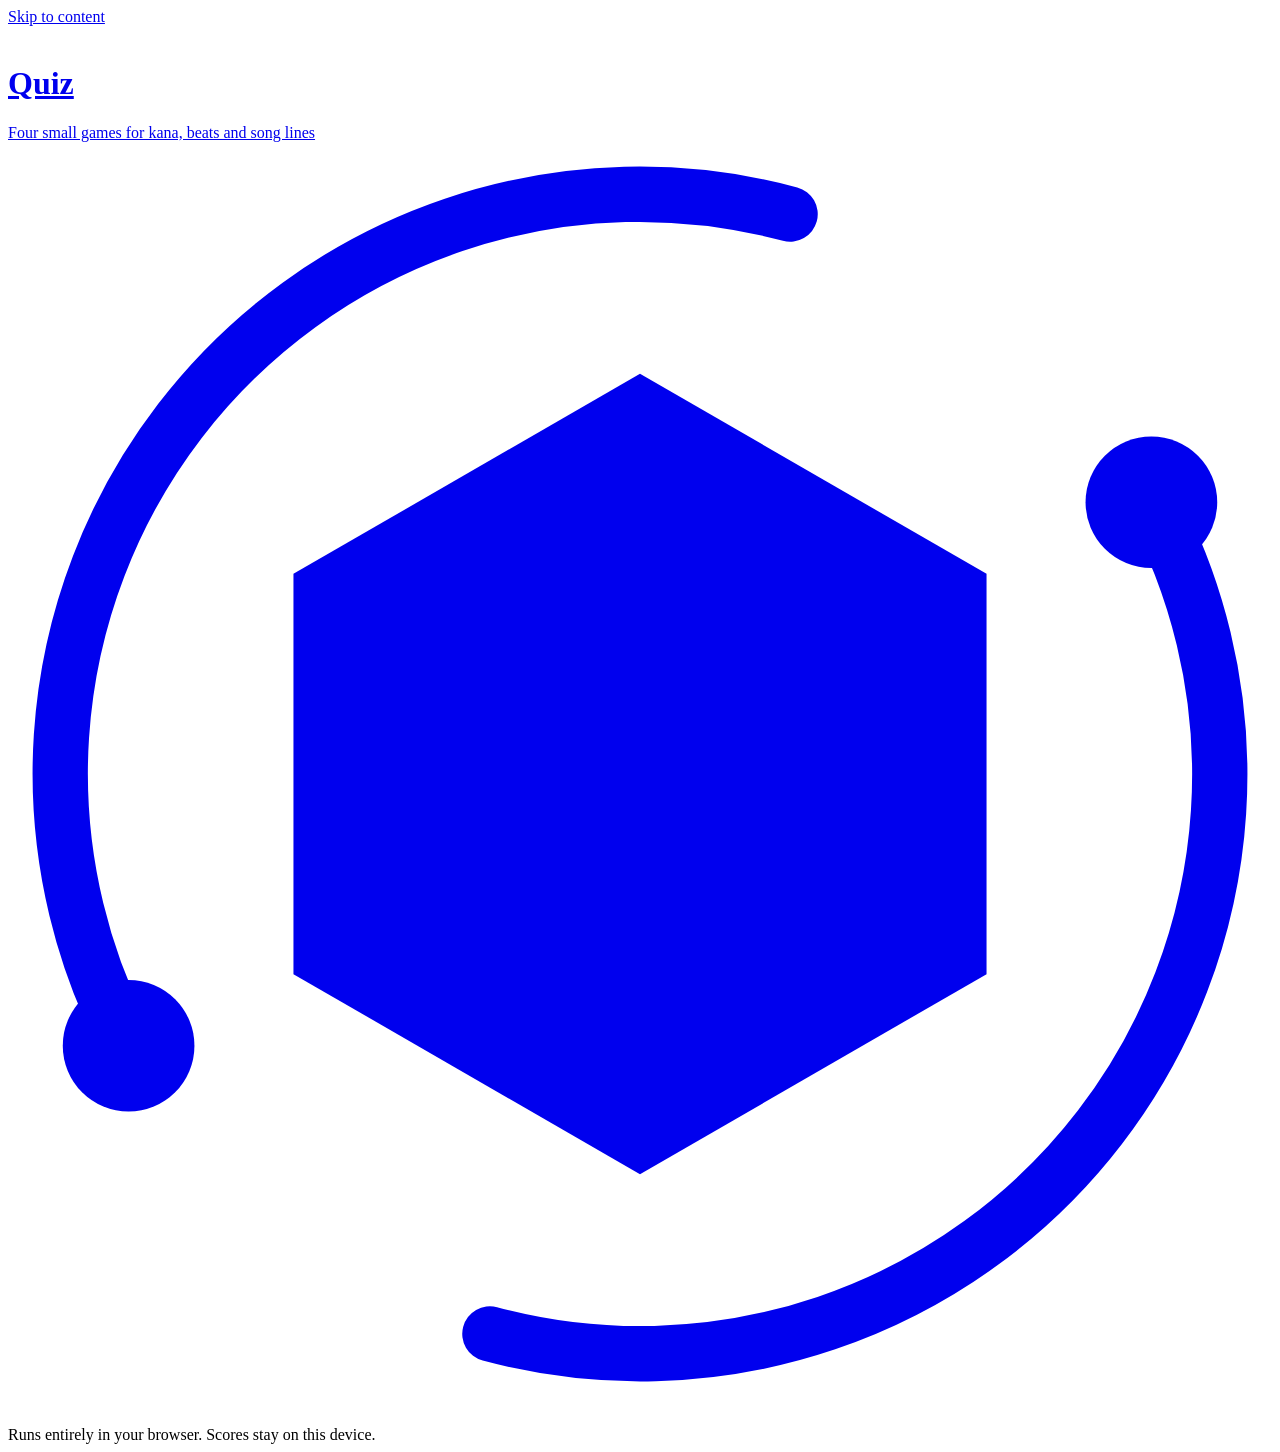
==== index.html @ 10d86147 "chore(ui): re-stamp the hub home-control icon, and take the header kit's mark-colour fix The stamped" ====
<!DOCTYPE html>
<html lang="en">
<head>
  <meta charset="UTF-8">
  <meta name="viewport" content="width=device-width, initial-scale=1.0">
  <link rel="icon" type="image/svg+xml" href="/favicon.svg">
  <link rel="icon" type="image/x-icon" href="/favicon.ico" sizes="16x16 32x32 48x48">
  <link rel="apple-touch-icon" sizes="180x180" href="/apple-touch-icon.png">
  <meta name="apple-mobile-web-app-title" content="Quiz">
  <link rel="manifest" href="/site.webmanifest">
  <meta name="neo-mark" content="on">
  <title>Quiz | Four small games for kana, beats and song lines</title>
  <meta name="description" content="Count the beats of a loanword, pick the sound of a kana, match pairs and put a song line back in order, in rounds short enough to finish on a train">
  <meta property="og:title" content="Quiz | Four small games for kana, beats and song lines">
  <meta property="og:description" content="Beats, sound, pairs and order: four small games, every wrong answer explained">
  <meta property="og:type" content="website">
  <meta property="og:url" content="https://quiz.neorgon.com/">
  <meta property="og:site_name" content="Neorgon">
  <meta name="twitter:card" content="summary_large_image">
  <meta name="twitter:title" content="Quiz | Four small games for kana, beats and song lines">
  <meta name="twitter:description" content="Beats, sound, pairs and order: four small games, every wrong answer explained">
  <meta name="robots" content="index, follow">
  <link rel="canonical" href="https://quiz.neorgon.com/">
  <meta property="og:locale" content="en_US">
  <meta name="theme-color" content="#040714">
  <!-- og:image is added when og-studio has rendered og-preview.jpg for this site (its entry there still reads CHANGE ME); a tag pointing at a missing file breaks every share card. -->
  <!-- Fleet design tokens: canonical, do not redeclare locally (PROJECTS.md section 5) -->
  <link rel="stylesheet" href="https://cdn.neorgon.org/v1.0.0/styles/base.css">
  <link rel="stylesheet" href="css/style.css">
  <!-- Neorgon Header Kit (vendored; ?header=live swaps CSS to CDN). Keep after style.css, the kit owns the header. -->
  <script>(function(){var m=location.search.match(/[?&]theme=([\w-]+)/)||document.cookie.match(/(?:^|;\s*)neo_theme=([\w-]+)/);if(m&&m[1]!=='default')document.documentElement.dataset.theme=decodeURIComponent(m[1]);})();</script>
  <link rel="stylesheet" href="css/neorgon-header.css">
  <link rel="stylesheet" href="css/neorgon-themes.css">
  <link rel="stylesheet" href="https://cdn.neorgon.org/v1.0.0/header/season.css">
  <script defer src="js/neorgon-header.js"></script>
  <!-- NeoKeys Kit (vendored). The ? sheet, the H chrome toggle and the WCAG 2.1.4
       remap panel. Registrations are in js/keys.js, not here; H is off in embed.
       See packages/neorgon-ui/keys/README.md. -->
  <script>try{if(/(?:^|;\s*)neo_chrome=off/.test(document.cookie))document.documentElement.dataset.chrome='off'}catch(e){}</script>
  <meta name="neo-chrome-toggle" content="on">
  <link rel="stylesheet" href="css/neorgon-keys.css">
  <!-- Neorgon Footer Kit (vendored). Pins the footer to the viewport floor on short
       pages and builds the meta bar + back-to-top. See packages/neorgon-ui/footer/README.md. -->
  <link rel="stylesheet" href="css/neorgon-footer.css">
  <script defer src="js/neorgon-footer.js"></script>
  <!-- Neorgon Beacon Kit (vendored). Bottom-left correction reporter: it
       carries page context to balise.neorgon.com in a URL fragment and the
       visitor writes there. No form on this page and no request from it. -->
  <meta name="beacon-site" content="quiz-site">
  <link rel="stylesheet" href="css/neorgon-beacon.css">
  <script defer src="js/neorgon-beacon.js"></script>
  <script type="application/ld+json">
  {
    "@context": "https://schema.org",
    "@type": "WebApplication",
    "name": "Quiz",
    "description": "Small games that teach one thing at a time: count the beats of a loanword, pick the sound of a kana, match two columns, put a song line back in order. Every wrong answer is explained. Runs in the browser; nothing is uploaded.",
    "url": "https://quiz.neorgon.com/",
    "applicationCategory": "EducationalApplication",
    "operatingSystem": "Any",
    "inLanguage": ["en", "es"],
    "offers": { "@type": "Offer", "price": "0", "priceCurrency": "USD" },
    "author": { "@type": "Organization", "name": "Neorgon", "url": "https://neorgon.com/" }
  }
  </script>
</head>
<body>

  <a class="skip-link" href="#main">Skip to content</a>

  <!-- Neorgon Header Kit contract. app mode: slim 56px, auto-hides on scroll,
       so the round keeps the phone's height. -->
  <header class="header-bar" data-header-mode="app">
    <div class="header-logo">
      <a href="./" class="header-title-link">
        <img src="https://cdn.neorgon.org/v1.0.0/energon-classic-logo.png" class="header-logo-img" alt="">
        <div class="header-title-wrap">
          <h1>Quiz</h1>
          <div class="header-subtitle" data-ui="header.subtitle">Four small games for kana, beats and song lines</div>
        </div>
      </a>
    </div>
    <div class="header-right">
      <a class="header-home" href="https://neorgon.com/" title="neorgon.com" aria-label="Neorgon home">
        <svg class="nh-hub-icon" viewBox="0 0 24 24" fill="none" xmlns="http://www.w3.org/2000/svg" aria-hidden="true">
          <path d="M12 4.4 18.58 8.2 18.58 15.8 12 19.6 5.42 15.8 5.42 8.2Z" fill="currentColor" stroke="none"/>
          <g class="nh-orbit">
            <path d="M2.47 17.50 A11.0 11.0 0 0 1 14.85 1.37" fill="none" stroke="currentColor" stroke-width="1.05" stroke-linecap="round"/>
            <path d="M21.53 6.50 A11.0 11.0 0 0 1 9.15 22.63" fill="none" stroke="currentColor" stroke-width="1.05" stroke-linecap="round"/>
            <circle cx="21.71" cy="6.84" r="1.25" fill="currentColor"/>
            <circle cx="2.29" cy="17.16" r="1.25" fill="currentColor"/>
          </g>
        </svg>
      </a>
    </div>
  </header>

  <!-- The surface. One column, no card around it: the page is the surface
       (DESIGN.md section 3). js/router.js paints the library, the round, the
       results or a named error into #quiz-root; the attribution renders only
       when the set's licence says screen: "required". -->
  <main id="main">
    <div class="q-surface">
      <div id="quiz-root"></div>
      <!-- The honesty line, CONTRACTS convention 2: shown once per screen when a
           Spanish reader was given English (a song name or gloss with es: null). -->
      <p class="q-lang-note" id="quiz-lang-note" data-ui="lang.fallback" hidden>Parts of this set have no Spanish yet and are shown in English.</p>
      <aside class="q-attrib" id="quiz-attrib" hidden></aside>
    </div>
    <p id="quiz-progress" class="sr-only" aria-live="polite" aria-atomic="true"></p>
    <p id="quiz-verdict" class="sr-only" role="alert" aria-live="assertive" aria-atomic="true"></p>
  </main>

  <!-- Neorgon Footer Kit contract. minimal: note + meta bar on one line. -->
  <footer class="neo-footer" data-footer-mode="minimal">
    <span data-ui="footer">Runs entirely in your browser. Scores stay on this device.</span>
  </footer>

  <script type="module" src="js/app.js"></script>
</body>
</html>
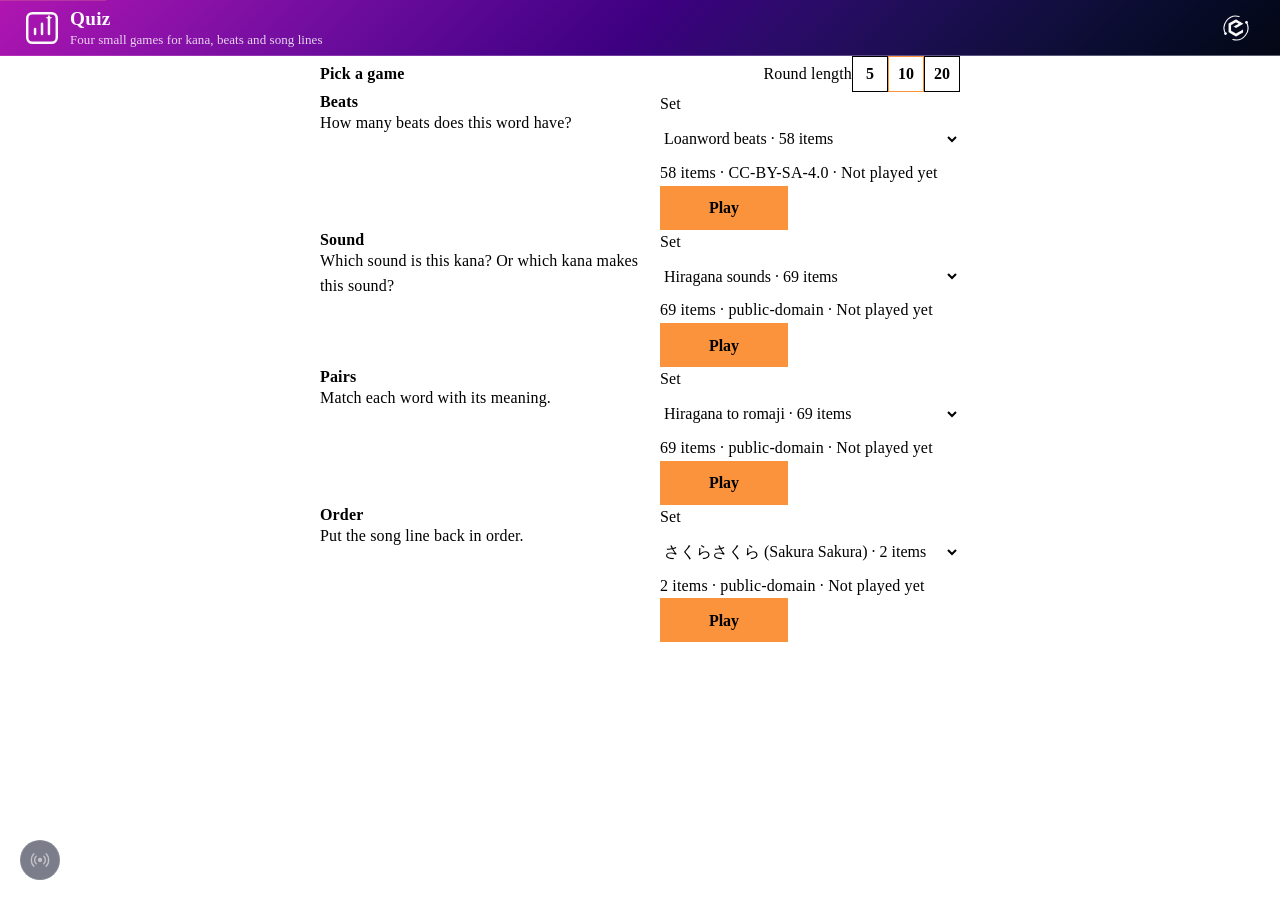
==== commit 124cff7e: "fix(seo): link the social preview image now that it exists" ====
--- a/index.html
+++ b/index.html
@@ -23,7 +23,9 @@
   <link rel="canonical" href="https://quiz.neorgon.com/">
   <meta property="og:locale" content="en_US">
   <meta name="theme-color" content="#040714">
-  <!-- og:image is added when og-studio has rendered og-preview.jpg for this site (its entry there still reads CHANGE ME); a tag pointing at a missing file breaks every share card. -->
+  <meta property="og:image" content="https://quiz.neorgon.com/og-preview.jpg">
+  <meta property="og:image:width" content="1200">
+  <meta property="og:image:height" content="630">
   <!-- Fleet design tokens: canonical, do not redeclare locally (PROJECTS.md section 5) -->
   <link rel="stylesheet" href="https://cdn.neorgon.org/v1.0.0/styles/base.css">
   <link rel="stylesheet" href="css/style.css">
--- a/css/style.css
+++ b/css/style.css
@@ -0,0 +1,239 @@
+/* ── Reset & tokens ─────────────────────────────────────────────
+ * Canonical tokens (colours, font, type scale, spacing, radii, durations) come
+ * from the CDN base.css linked in index.html. Only what base.css does not
+ * define is declared here, plus the two per-site knobs. This file styles the
+ * engine's own surfaces (library, round header, track, feedback panel,
+ * results, errors, embed bar); each game module in js/games/ installs the
+ * stylesheet for what it renders (qz- classes), so nothing here reaches into
+ * an option, a tile or a chip.
+ */
+*, *::before, *::after { margin: 0; padding: 0; box-sizing: border-box; }
+
+:root {
+  --accent: #fb923c;
+  --accent-bright: #fdba74;
+  --danger: #e11d48;
+  --ease-out: cubic-bezier(0.22, 1, 0.36, 1);
+  --control-height: 44px;
+  --control-height-sm: 36px;
+  --keycap: 28px;
+}
+
+[hidden] { display: none !important; }
+.sr-only { position: absolute; width: 1px; height: 1px; padding: 0; margin: -1px; overflow: hidden; clip: rect(0 0 0 0); white-space: nowrap; border: 0; }
+
+html { height: 100%; }
+body {
+  font-family: var(--font); background: var(--bg); color: var(--text-primary);
+  min-height: 100%; display: flex; flex-direction: column;
+  line-height: 1.55; letter-spacing: 0.01em; -webkit-font-smoothing: antialiased;
+}
+main#main { flex: 1; display: flex; flex-direction: column; width: 100%; min-height: 0; }
+
+/* ── The surface: one column, no card ──────────────────────────── */
+.q-surface {
+  width: 100%; max-width: 640px; margin: 0 auto; flex: 1;
+  padding: var(--space-6) var(--space-4) var(--space-8);
+  display: flex; flex-direction: column; gap: var(--space-6);
+}
+#quiz-root { display: flex; flex-direction: column; gap: var(--space-4); min-width: 0; }
+
+/* ── Buttons ───────────────────────────────────────────────────── */
+.btn {
+  display: inline-flex; align-items: center; justify-content: center; gap: var(--space-2);
+  min-height: var(--control-height); padding: 0 var(--space-4); border-radius: var(--radius-sm);
+  font: inherit; font-size: var(--text-sm); font-weight: 600; line-height: 1.2; text-decoration: none;
+  cursor: pointer; border: 1px solid transparent; background: transparent; color: var(--text-primary);
+  transition: background-color var(--dur), color var(--dur), border-color var(--dur), transform var(--dur-fast);
+  -webkit-tap-highlight-color: transparent;
+}
+.btn:disabled, .btn[aria-disabled="true"] { opacity: .45; cursor: not-allowed; pointer-events: none; }
+.btn:active { transform: translateY(1px); }
+.btn--sm { min-height: var(--control-height-sm); padding: 0 var(--space-3); font-size: var(--text-xs); }
+.btn--primary { background: var(--accent); color: var(--bg); }
+.btn--primary:hover { background: var(--accent-bright); }
+.btn--ghost { border-color: var(--border-strong); }
+.btn--ghost:hover { background: var(--surface-2); }
+.btn--ghost[aria-pressed="true"] { background: var(--surface-2); border-color: var(--accent); }
+:focus-visible { outline: 2px solid var(--accent-bright); outline-offset: 2px; }
+
+.skip-link {
+  position: absolute; top: 0; left: var(--space-4); z-index: 1000; padding: var(--space-2) var(--space-4);
+  background: var(--accent-bright); color: var(--bg); font-weight: 600; font-size: var(--text-sm);
+  border-radius: 0 0 var(--radius-sm) var(--radius-sm); text-decoration: none;
+  transform: translateY(-100%); transition: transform var(--dur) var(--ease-out);
+}
+.skip-link:focus { transform: none; }
+
+/* ── Embed mode ────────────────────────────────────────────────── */
+.q-embed-bar {
+  display: flex; align-items: center; justify-content: space-between; gap: var(--space-3);
+  padding: 6px var(--space-4); border-bottom: 1px solid var(--border); background: var(--surface-1);
+  font-size: var(--text-xs); color: var(--text-muted);
+}
+.q-embed-bar a { color: var(--accent-bright); text-decoration: none; white-space: nowrap; }
+.q-embed-bar a:hover { text-decoration: underline; }
+.q-embed-note { padding: var(--space-2) var(--space-4) 0; font-size: var(--text-xs); color: var(--text-muted); }
+body.is-embed .header-bar, body.is-embed .neo-footer, body.is-embed .neo-beacon, body.is-embed .skip-link { display: none; }
+body.is-embed .q-surface { padding: var(--space-4); }
+
+/* ── Library ───────────────────────────────────────────────────── */
+.q-library { display: flex; flex-direction: column; gap: var(--space-4); }
+.q-library__head { display: flex; flex-wrap: wrap; align-items: center; justify-content: space-between; gap: var(--space-3) var(--space-6); }
+.q-library__title { font-size: var(--text-2xl); font-weight: 600; line-height: 1.2; }
+.q-games { list-style: none; display: flex; flex-direction: column; }
+.q-game { display: grid; gap: var(--space-4); padding: var(--space-6) 0; border-top: 1px solid var(--border-subtle); }
+.q-game:last-child { border-bottom: 1px solid var(--border-subtle); }
+.q-game__info { display: flex; flex-direction: column; gap: var(--space-2); min-width: 0; }
+.q-game__name { font-size: var(--text-xl); font-weight: 600; line-height: 1.2; }
+.q-game__describe { color: var(--text-secondary); max-width: 44ch; }
+.q-game__controls { display: grid; gap: var(--space-3); align-content: start; }
+.q-field { display: grid; gap: var(--space-1); font-size: var(--text-sm); color: var(--text-secondary); }
+.q-select {
+  width: 100%; min-height: var(--control-height); padding: 0 var(--space-3);
+  font: inherit; font-size: var(--text-sm); color: var(--text-primary);
+  background: var(--surface-1); border: 1px solid var(--border-strong); border-radius: var(--radius-sm);
+}
+.q-select:disabled { opacity: .5; }
+.q-sizes { display: flex; align-items: center; gap: var(--space-2); }
+.q-sizes__label { font-size: var(--text-sm); color: var(--text-secondary); margin-right: var(--space-1); }
+.q-sizes .btn { min-width: var(--control-height-sm); padding-inline: var(--space-2); font-variant-numeric: tabular-nums; }
+.q-game__meta { font-size: var(--text-sm); color: var(--text-muted); font-variant-numeric: tabular-nums; }
+.q-game__play { justify-self: start; min-width: 128px; }
+@media (min-width: 940px) {
+  .q-game { grid-template-columns: minmax(0, 1fr) 300px; gap: var(--space-8); }
+}
+
+/* ── Skeleton, while a set fetches ─────────────────────────────── */
+@keyframes shimmer { to { background-position: -200% 0; } }
+.skeleton {
+  background: linear-gradient(90deg, var(--surface-1) 25%, var(--surface-2) 50%, var(--surface-1) 75%);
+  background-size: 200% 100%; animation: shimmer 1.5s ease-in-out infinite; border-radius: var(--radius);
+}
+.q-skeleton { display: flex; flex-direction: column; gap: var(--space-3); }
+.q-skeleton__head { display: flex; justify-content: space-between; gap: var(--space-4); }
+.q-skeleton__head .skeleton { height: 16px; width: 28%; border-radius: var(--radius-sm); }
+.q-skeleton__prompt { height: 72px; width: 56%; margin: var(--space-4) auto var(--space-6); }
+.q-skeleton__row { height: var(--control-height); }
+
+/* ── Round header, track, streak, quit ─────────────────────────── */
+.q-round-head {
+  display: grid; grid-template-columns: 1fr auto 1fr; align-items: center; gap: var(--space-3);
+  font-size: var(--text-sm); font-weight: 500; color: var(--text-secondary);
+}
+.q-round-head__progress { font-variant-numeric: tabular-nums; }
+.q-round-head__streak { display: flex; justify-content: flex-end; min-height: 20px; }
+.q-streak { display: inline-flex; align-items: center; gap: var(--space-2); color: var(--accent-bright); font-variant-numeric: tabular-nums; }
+.q-streak__ring { display: inline-block; width: 8px; height: 8px; border-radius: 50%; background: var(--accent); }
+.q-streak__ring.is-pulse { animation: q-pulse 200ms var(--ease-out); }
+@keyframes q-pulse { 50% { transform: scale(1.15); } }
+.q-track-slot { margin-top: calc(-1 * var(--space-2)); }
+.q-track { display: flex; gap: 2px; height: 4px; }
+.q-track__seg { flex: 1; background: var(--surface-2); border-radius: 2px; transition: background-color var(--dur); }
+.q-track__seg.is-hit { background: var(--accent); }
+.q-track__seg.is-miss { background: var(--danger); opacity: .6; }
+.q-track--replay .q-track__seg.is-hit, .q-track--replay .q-track__seg.is-miss {
+  animation: q-fade 200ms var(--ease-out) both; animation-delay: calc(var(--i, 0) * 40ms);
+}
+.q-quit {
+  display: flex; flex-wrap: wrap; align-items: center; justify-content: space-between; gap: var(--space-3);
+  padding: var(--space-3) var(--space-4); border: 1px solid var(--border); border-radius: var(--radius); background: var(--surface-1);
+}
+.q-quit__title { font-weight: 500; }
+.q-quit__actions { display: flex; gap: var(--space-2); }
+
+/* ── The item host: the game renders into it ───────────────────── */
+.q-host { display: flex; flex-direction: column; gap: var(--space-6); margin-top: var(--space-2); transition: opacity 150ms var(--ease-out); }
+.q-host.is-leaving { opacity: 0; }
+.q-host.is-entering { animation: q-rise 200ms var(--ease-out) both; }
+@keyframes q-fade { from { opacity: 0; } }
+
+/* ── Keycaps: a separate box beside the option, never text in it ── */
+.q-keycap {
+  display: inline-grid; place-items: center; width: var(--keycap); height: var(--keycap);
+  font-size: var(--text-xs); font-weight: 600; font-variant-numeric: tabular-nums; color: var(--text-secondary);
+  background: var(--surface-2); border: 1px solid var(--border-strong); border-radius: var(--radius-sm);
+}
+.q-keycap--wide { width: auto; padding: 0 var(--space-2); }
+.q-keycap-wrap { display: inline-flex; }
+
+/* ── The feedback panel ────────────────────────────────────────── */
+.q-feedback {
+  display: flex; flex-direction: column; gap: var(--space-4); padding: var(--space-4) var(--space-6);
+  background: var(--surface-1); border: 1px solid var(--border); border-radius: var(--radius-lg);
+  animation: q-rise 200ms var(--ease-out) both;
+}
+@keyframes q-rise { from { opacity: 0; transform: translateY(8px); } }
+.q-feedback__title { font-size: var(--text-xl); font-weight: 600; }
+/* Programmatic focus lands on these headings; the ring hugs the words, not the column. */
+.q-feedback__title, .q-results__title, .q-error__title { width: fit-content; }
+.q-miss { display: flex; flex-direction: column; gap: var(--space-3); }
+.q-miss + .q-miss { padding-top: var(--space-4); border-top: 1px solid var(--border-subtle); }
+.q-miss__what { color: var(--text-secondary); }
+.q-miss__expected { font-size: var(--text-lg); font-weight: 600; color: var(--text-primary); }
+/* Kana-only answers break only at the spaces between pieces, never inside one. */
+.q-miss__expected, .q-miss-list__expected, .q-miss-list__prompt { word-break: keep-all; line-break: strict; overflow-wrap: anywhere; }
+.q-miss__why { display: flex; flex-direction: column; gap: var(--space-3); max-width: 65ch; }
+.q-feedback__continue { align-self: flex-start; }
+
+/* ── Results ───────────────────────────────────────────────────── */
+.q-results { display: flex; flex-direction: column; gap: var(--space-3); }
+.q-results__title { font-size: var(--text-2xl); font-weight: 600; line-height: 1.2; }
+.q-results__score { font-size: var(--text-xl); font-weight: 500; }
+.q-results__meta { font-size: var(--text-sm); color: var(--text-secondary); font-variant-numeric: tabular-nums; }
+.q-results .q-track { margin: var(--space-2) 0 var(--space-4); }
+.q-results__misses { margin-top: var(--space-2); font-size: var(--text-xs); font-weight: 600; text-transform: uppercase; letter-spacing: .08em; color: var(--text-muted); }
+.q-miss-list { list-style: none; display: flex; flex-direction: column; }
+.q-miss-list__row {
+  display: grid; grid-template-columns: minmax(0, 1fr) auto; gap: var(--space-1) var(--space-4); align-items: baseline;
+  padding: var(--space-3) 0; border-top: 1px solid var(--border-subtle);
+}
+.q-miss-list__row:last-child { border-bottom: 1px solid var(--border-subtle); }
+.q-miss-list__prompt { font-size: var(--text-lg); font-weight: 500; }
+.q-miss-list__expected { font-weight: 600; color: var(--accent-bright); font-variant-numeric: tabular-nums; }
+.q-miss-list__why { grid-column: 1 / -1; font-size: var(--text-sm); color: var(--text-secondary); max-width: 65ch; }
+.q-results__actions { display: flex; flex-wrap: wrap; gap: var(--space-3); margin-top: var(--space-4); }
+
+/* ── Named errors, never a blank ───────────────────────────────── */
+.q-error { display: flex; flex-direction: column; align-items: flex-start; gap: var(--space-3); padding: var(--space-6) 0; }
+.q-error__title { font-size: var(--text-xl); font-weight: 600; }
+.q-error__message { max-width: 65ch; }
+.q-error__detail {
+  font-family: ui-monospace, SFMono-Regular, Menlo, monospace; font-size: var(--text-sm); color: var(--text-muted);
+  max-width: 65ch; overflow-wrap: anywhere;
+}
+
+/* ── The honesty line, once per screen ─────────────────────────── */
+.q-lang-note { font-size: var(--text-sm); color: var(--text-secondary); }
+
+/* ── Attribution, when the licence says screen: "required" ─────── */
+.q-attrib { border-top: 1px solid var(--border-subtle); padding-top: var(--space-4); color: var(--text-muted); font-size: var(--text-xs); line-height: 1.6; max-width: 80ch; }
+.q-attrib a { color: var(--text-secondary); }
+.q-attrib__line { display: flex; align-items: center; gap: var(--space-3); min-height: var(--control-height-sm); cursor: pointer; list-style: none; }
+.q-attrib__line::-webkit-details-marker { display: none; }
+.q-attrib__first { flex: 1; min-width: 0; overflow: hidden; text-overflow: ellipsis; white-space: nowrap; }
+.q-attrib__more { flex: none; color: var(--text-secondary); text-decoration: underline; text-underline-offset: 2px; }
+.q-attrib__details[open] .q-attrib__first { white-space: normal; }
+.q-attrib__body { padding-top: var(--space-2); }
+
+/* ── Reduced motion: every entry becomes a 100ms opacity change ── */
+@media (prefers-reduced-motion: reduce) {
+  .q-host { transition: opacity 100ms linear; }
+  .q-host.is-entering, .q-feedback, .q-track--replay .q-track__seg.is-hit, .q-track--replay .q-track__seg.is-miss {
+    animation: q-fade 100ms linear both; animation-delay: 0ms;
+  }
+  .q-streak__ring.is-pulse, .skeleton { animation: none; }
+  .btn, .q-track__seg { transition-duration: 100ms; }
+}
+
+/* ── Responsive ────────────────────────────────────────────────── */
+@media (max-width: 480px) {
+  .q-surface { padding: var(--space-4) var(--space-3); }
+  :root { --keycap: 24px; --tile: 56px; }
+  .q-feedback { padding: var(--space-4); }
+  /* One thumb free: the panel's one action spans the column. */
+  .q-feedback__continue { align-self: stretch; }
+  .q-sizes { width: 100%; }
+  /* A miss row stacks: the prompt line, then the expected under it, then the why. */
+  .q-miss-list__row { grid-template-columns: minmax(0, 1fr); }
+}
--- a/css/neorgon-header.css
+++ b/css/neorgon-header.css
@@ -0,0 +1,938 @@
+/* ══════════════════════════════════════════════════════════════
+   Neorgon Header Kit — header.css
+   Canonical source: packages/neorgon-ui/header/
+   Vendored per site as css/neorgon-header.css — do not edit copies.
+   Live CDN: https://cdn.neorgon.org/v1.0.0/header/header.css
+   ══════════════════════════════════════════════════════════════ */
+
+:root {
+  /* Geometry */
+  --header-h: 68px;
+  --header-h-app: 56px;
+  --header-control-h: 40px; /* every header control (buttons, ⋯, palette, home) shares this height */
+  /* Logo height. A token, not a literal, so a site can make the mark carry more
+     weight without forking the kit. Default 36px = the historical value, so
+     nothing changes for a site that never sets it. The bar is 68px with no
+     vertical padding, so ~52px is the practical ceiling before the mark starts
+     to look wedged against the edges. */
+  --header-logo-h: 36px;
+  --header-logo-h-mobile: 28px;
+
+  /* Palette — themes override these (see themes.css) */
+  --header-bg-start: #B015B0;
+  --header-bg-mid: #3D0080;
+  --header-bg-end: #040714;
+  /* Kept here for anything that references the composed gradient, but the
+     authoritative copy is re-declared on .header-bar below — see the note
+     there before changing either. */
+  --header-bg: linear-gradient(in oklch 135deg, var(--header-bg-start) 0%, var(--header-bg-mid) 50%, var(--header-bg-end) 100%);
+  --header-glass: rgba(0, 9, 18, .35);
+  --header-text: #f9f9f9;
+  --header-text-dim: rgba(255, 255, 255, .72);
+  --header-border: rgba(255, 255, 255, .07);
+  --header-border-strong: rgba(255, 255, 255, .22);
+  --header-accent: #e879f9;
+  --header-menu-bg: #10142a;
+  --header-menu-hover: rgba(255, 255, 255, .08);
+
+  /* Focus ring — near-white with a whisper of the brand hue so it never
+     reads as a stray browser default. 5.77:1 (bright end) to 17.98:1
+     (dark end) against the bar, 16.54:1 on the menu. Themes may override. */
+  --header-focus: oklch(0.97 0.02 320);
+  --header-focus-w: 2px;
+
+  /* Icon sizing. Two tokens: a filled glyph reads heavier than a stroked
+     one in the same box, so the solid home icon is set smaller to match
+     optically. */
+  --header-icon: 22px;        /* stroked glyphs (palette) */
+  --header-icon-solid: 20px;  /* filled glyphs (home) */
+
+  /* ease-out-quart: fast start, long settle, no overshoot. */
+  --header-ease: cubic-bezier(.22, 1, .36, 1);
+  --header-ease-in: cubic-bezier(.55, 0, 1, .45);
+}
+
+/* Colour judgements about the DEFAULT gradient specifically. Scoped to
+   html:not([data-theme]) because themes.css sets these per theme at the
+   same specificity as :root — a :root override here would silently
+   overwrite all five palettes. Every consumer below pairs them with a
+   var() fallback to the theme's own token. */
+html:not([data-theme]) {
+  /* --header-border-strong (.22) measures 1.91-1.95:1 on the bar, below
+     the 3:1 WCAG 1.4.11 needs for a control boundary. .42 gives 3.73-4.02:1. */
+  --header-control-border: rgba(255, 255, 255, .42);
+
+  /* --header-bg-end (#040714) is identical to the standard page
+     background, so a flat hairline measures 1.14:1 on the right half.
+     The bar's luminance swings 43x left-to-right, so the edge ramps too. */
+  --header-edge-from: rgba(255, 255, 255, .10);
+  --header-edge-to: rgba(255, 255, 255, .34);
+
+  /* .72 measures 4.14:1 at the start of the subtitle span — below AA.
+     Split from the icon colour, which only needs 3:1 as non-text. */
+  --header-text-dim: rgba(255, 255, 255, .82);
+  --header-icon-color: rgba(255, 255, 255, .78);
+}
+
+/* ══════════════════════════════════════════════════════════════
+   SKINS — site-level identity, opt-in per site
+   ────────────────────────────────────────────────────────────
+   A skin replaces the default magenta gradient for ONE site whose
+   own palette clashes with it. Set it in the site's markup:
+
+     <header class="header-bar" data-header-mode="content"
+             data-header-skin="brass">
+
+   This is NOT the theme system. Precedence, by design:
+
+     visitor choice (?theme= / cookie)  >  season (CDN)  >  skin  >  kit default
+
+   A site that should sit out every season keeps its skin with
+   `<html lang="en" data-season="off">` — see season.css. That declines
+   the fleet's decoration only; a visitor's ?theme= still wins.
+
+   Named skins below are the reusable ones. For a one-off palette no
+   other site would share, use `data-header-skin="custom"` and declare
+   the tokens in the site's own CSS — contract at the end of this block.
+
+   Two cascade facts make that ordering work, and both are easy to
+   get wrong:
+
+   1. A declaration ON .header-bar beats a value INHERITED from
+      <html>, whatever the specificity. Visitor themes declare on
+      <html>, so every skin is scoped `html:not([data-theme])` —
+      the moment a visitor picks a theme, all skins stop matching.
+   2. Season rules in season.css carry a matching
+      `[data-header-skin]` selector one step more specific than the
+      skin rules below, so an armed season still flips skinned
+      sites. Do not raise the specificity here without raising it
+      there too, or skinned sites will silently sit out the season.
+
+   Each skin re-tunes the edge ramp and control border for its own
+   surface — those defaults are calibrated to the magenta gradient
+   and are wrong on a black bar.
+   ══════════════════════════════════════════════════════════════ */
+
+/* ink — near-black neutral. The default choice for a site whose
+   palette the magenta gradient fights. */
+html:not([data-theme]) .header-bar[data-header-skin="ink"] {
+  --header-bg-start: #14161c;
+  --header-bg-mid: #0b0d12;
+  --header-bg-end: #050609;
+  --header-glass: rgba(10, 12, 16, .55);
+  --header-accent: #cbd5e1;
+  --header-text: #f4f4f5;
+  --header-text-dim: rgba(255, 255, 255, .78);
+  --header-icon-color: rgba(255, 255, 255, .74);
+  --header-border: rgba(255, 255, 255, .09);
+  --header-border-strong: rgba(255, 255, 255, .24);
+  --header-control-border: rgba(255, 255, 255, .44);
+  --header-menu-bg: #14161c;
+  --header-menu-hover: rgba(255, 255, 255, .09);
+  /* A near-black bar sits close to the page in luminance at BOTH ends,
+     so the edge has to be brighter than the gradient's ramp. */
+  --header-edge-from: rgba(255, 255, 255, .26);
+  --header-edge-to: rgba(255, 255, 255, .26);
+}
+
+/* carbon — flat true black, no gradient. The most restrained option;
+   the hairline does all the separating. */
+html:not([data-theme]) .header-bar[data-header-skin="carbon"] {
+  --header-bg-start: #08080a;
+  --header-bg-mid: #08080a;
+  --header-bg-end: #08080a;
+  --header-glass: rgba(0, 0, 0, .6);
+  --header-accent: #e5e5e5;
+  --header-text: #fafafa;
+  --header-text-dim: rgba(255, 255, 255, .76);
+  --header-icon-color: rgba(255, 255, 255, .72);
+  --header-border: rgba(255, 255, 255, .12);
+  --header-border-strong: rgba(255, 255, 255, .26);
+  --header-control-border: rgba(255, 255, 255, .46);
+  --header-menu-bg: #101012;
+  --header-menu-hover: rgba(255, 255, 255, .1);
+  --header-edge-from: rgba(255, 255, 255, .3);
+  --header-edge-to: rgba(255, 255, 255, .3);
+}
+
+/* brass — warm dark, tuned to incident-runbook's #b8935f / #d8b280
+   accents and its #040714 page background. */
+html:not([data-theme]) .header-bar[data-header-skin="brass"] {
+  --header-bg-start: #2a2114;
+  --header-bg-mid: #16120c;
+  --header-bg-end: #040714;
+  --header-glass: rgba(22, 18, 12, .5);
+  --header-accent: #d8b280;
+  --header-text: #f7f3ea;
+  --header-text-dim: rgba(247, 243, 234, .8);
+  --header-icon-color: rgba(216, 178, 128, .86);
+  --header-border: rgba(216, 178, 128, .2);
+  --header-border-strong: rgba(216, 178, 128, .38);
+  --header-control-border: rgba(216, 178, 128, .55);
+  --header-menu-bg: #17130d;
+  --header-menu-hover: rgba(216, 178, 128, .14);
+  --header-edge-from: rgba(216, 178, 128, .22);
+  --header-edge-to: rgba(216, 178, 128, .34);
+}
+
+/* slate — cool blue-grey. Neutral without going fully black. */
+html:not([data-theme]) .header-bar[data-header-skin="slate"] {
+  --header-bg-start: #33415a;
+  --header-bg-mid: #1e293b;
+  --header-bg-end: #0b1120;
+  --header-glass: rgba(15, 23, 42, .5);
+  --header-accent: #7dd3fc;
+  --header-text: #f1f5f9;
+  --header-text-dim: rgba(241, 245, 249, .8);
+  --header-icon-color: rgba(226, 232, 240, .78);
+  --header-border: rgba(148, 163, 184, .2);
+  --header-border-strong: rgba(148, 163, 184, .36);
+  --header-control-border: rgba(203, 213, 225, .5);
+  --header-menu-bg: #16202f;
+  --header-menu-hover: rgba(148, 163, 184, .16);
+  --header-edge-from: rgba(148, 163, 184, .18);
+  --header-edge-to: rgba(148, 163, 184, .34);
+}
+
+/* aurora — deep teal into cyan. For data/monitoring surfaces. */
+html:not([data-theme]) .header-bar[data-header-skin="aurora"] {
+  --header-bg-start: #0e7490;
+  --header-bg-mid: #0a3d4d;
+  --header-bg-end: #040714;
+  --header-glass: rgba(8, 51, 68, .5);
+  --header-accent: #67e8f9;
+  --header-text: #ecfeff;
+  --header-text-dim: rgba(236, 254, 255, .82);
+  --header-icon-color: rgba(165, 243, 252, .82);
+  --header-border: rgba(103, 232, 249, .2);
+  --header-border-strong: rgba(103, 232, 249, .36);
+  --header-control-border: rgba(165, 243, 252, .5);
+  --header-menu-bg: #07222c;
+  --header-menu-hover: rgba(103, 232, 249, .14);
+  --header-edge-from: rgba(103, 232, 249, .2);
+  --header-edge-to: rgba(103, 232, 249, .32);
+}
+
+/* ember — warm amber into rust. For alert/ops surfaces that want
+   warmth without reading as the danger theme. */
+html:not([data-theme]) .header-bar[data-header-skin="ember"] {
+  --header-bg-start: #9a3412;
+  --header-bg-mid: #4a1608;
+  --header-bg-end: #040714;
+  --header-glass: rgba(74, 22, 8, .5);
+  --header-accent: #fbbf24;
+  --header-text: #fff7ed;
+  --header-text-dim: rgba(255, 247, 237, .82);
+  --header-icon-color: rgba(253, 230, 138, .84);
+  --header-border: rgba(251, 191, 36, .2);
+  --header-border-strong: rgba(251, 191, 36, .36);
+  --header-control-border: rgba(253, 230, 138, .5);
+  --header-menu-bg: #23120a;
+  --header-menu-hover: rgba(251, 191, 36, .14);
+  --header-edge-from: rgba(251, 191, 36, .2);
+  --header-edge-to: rgba(251, 191, 36, .32);
+}
+
+/* jade — clinical emerald. Tuned to headpain-site's #059669 / #10b981
+   accents on its #040714 page. For calm medical/health surfaces where
+   both the magenta default and ember's warning-warmth read wrong. */
+html:not([data-theme]) .header-bar[data-header-skin="jade"] {
+  --header-bg-start: #065f46;
+  --header-bg-mid: #043b2c;
+  --header-bg-end: #040714;
+  --header-glass: rgba(4, 59, 44, .5);
+  --header-accent: #6ee7b7;
+  --header-text: #ecfdf5;
+  --header-text-dim: rgba(236, 253, 245, .82);
+  --header-icon-color: rgba(167, 243, 208, .84);
+  --header-border: rgba(110, 231, 183, .2);
+  --header-border-strong: rgba(110, 231, 183, .36);
+  --header-control-border: rgba(167, 243, 208, .5);
+  --header-menu-bg: #08251c;
+  --header-menu-hover: rgba(110, 231, 183, .14);
+  --header-edge-from: rgba(110, 231, 183, .2);
+  --header-edge-to: rgba(110, 231, 183, .32);
+}
+
+/* ── custom — a site-authored skin ────────────────────────────────
+   For a one-off palette that no named skin fits and that no other
+   site would reuse. The kit deliberately ships NO tokens for this
+   value: the site supplies them, and the kit stays out of the way.
+
+     <header class="header-bar" data-header-skin="custom">
+
+   In the site's own css/style.css, copy this selector EXACTLY — the
+   scoping and the specificity are the whole contract:
+
+     html:not([data-theme]) .header-bar[data-header-skin="custom"] {
+       --header-bg-start: …;  --header-bg-mid: …;  --header-bg-end: …;
+       --header-accent: …;    --header-text: …;    --header-text-dim: …;
+       --header-icon-color: …; --header-border: …; --header-border-strong: …;
+       --header-control-border: …; --header-menu-bg: …; --header-menu-hover: …;
+       --header-edge-from: …; --header-edge-to: …;
+     }
+
+   Why that exact selector, and nothing shorter:
+     · `html:not([data-theme])` makes the skin collapse the instant a
+       visitor picks a theme. Drop it and the site ignores ?theme=.
+     · `[data-header-skin="custom"]` puts it at (0,3,1) — above the
+       kit default, below an armed season's (0,4,2) skin variant. A
+       bare `.header-bar { --header-bg-start: … }` is only (0,1,0)
+       and the kit's own defaults would beat it.
+   Set only the three gradient stops if that is all that clashes; the
+   bar re-composes --header-bg from them (see .header-bar below).
+   Only the three stops + accent are usually enough — but re-tune the
+   edge ramp too if the bar is much darker or lighter than the default
+   magenta, which those values are calibrated against. */
+
+/* ── Bar ─────────────────────────────────────────────────────── */
+.header-bar {
+  position: sticky;
+  top: 0;
+  z-index: var(--z-sticky-header, 200);
+  display: flex;
+  align-items: center;
+  gap: var(--space-3, 12px);
+  height: var(--header-h);
+  padding: 0 var(--space-6, 24px);
+  /* Re-composed HERE, not only at :root. A custom property's var()
+     references resolve on the element where that property is declared, so a
+     --header-bg built at :root bakes in :root's start/mid/end and ignores any
+     override made further down the tree. Declaring it on .header-bar means
+     skins (and any site override on the bar) only need to set the three
+     stops. Themes still work: they set the stops on <html>, which inherits
+     down to here before this resolves. */
+  --header-bg: linear-gradient(in oklch 135deg, var(--header-bg-start) 0%, var(--header-bg-mid) 50%, var(--header-bg-end) 100%);
+  background: var(--header-bg);
+  border-bottom: 1px solid var(--header-border);
+  color: var(--header-text);
+  --header-h-cur: var(--header-h);
+}
+
+/* Bottom edge as a ramp, not a flat hairline (see --header-edge-*).
+   Degrades to the theme's flat --header-border where unsupported or
+   where a theme defines no ramp of its own. */
+html:not([data-theme]) .header-bar {
+  border-image: linear-gradient(
+    to right,
+    var(--header-edge-from, rgba(255, 255, 255, .10)),
+    var(--header-edge-to, rgba(255, 255, 255, .34))
+  ) 1;
+}
+/* Hub is a floating glass plate, not a band welded to the page — the
+   ramp would read as a seam. */
+html:not([data-theme]) .header-bar[data-header-mode="hub"] {
+  border-image: none;
+  border-bottom-color: var(--header-border);
+}
+
+/* Mode: hub — transparent cozy glass, no gradient */
+.header-bar[data-header-mode="hub"] {
+  background: var(--header-glass);
+  backdrop-filter: blur(12px);
+  -webkit-backdrop-filter: blur(12px);
+}
+
+/* Mode: app — slim, auto-hides on scroll down (JS toggles .header-hidden) */
+.header-bar[data-header-mode="app"] {
+  height: var(--header-h-app);
+  --header-h-cur: var(--header-h-app);
+}
+
+/* Auto-hide. `app` mode has it by definition; every other mode opts in with
+   data-header-autohide="on" and keeps its own height and background. */
+.header-bar[data-header-mode="app"],
+.header-bar[data-header-autohide="on"] {
+  transition: transform .26s var(--header-ease, ease);
+}
+/* Leaving accelerates away; returning decelerates in. Same budget. */
+.header-bar[data-header-mode="app"].header-hidden,
+.header-bar[data-header-autohide="on"].header-hidden {
+  transform: translateY(-100%);
+  transition-duration: .2s;
+  transition-timing-function: var(--header-ease-in, ease);
+}
+/* Keyboard focus entering a hidden bar reveals it: focus must never sit
+   on an off-screen control (WCAG 2.4.7, and 2.2's 2.4.11). header.js
+   drops the class on focusin so the next scroll decision agrees with
+   what is painted; this rule covers the frame in between. */
+.header-bar.header-hidden:focus-within { transform: none; }
+
+/* ── Logo block ──────────────────────────────────────────────── */
+.header-logo {
+  display: flex;
+  align-items: center;
+  gap: 10px;
+  flex-shrink: 0;
+  min-width: 0;
+}
+.header-logo-img {
+  height: var(--header-logo-h, 36px);
+  width: auto;
+  flex-shrink: 0;
+  display: block;
+  transition: transform .28s var(--header-ease, ease);
+}
+/* The raster fallback still needs forcing white; the injected vector must not
+   be filtered, because it already inherits the header's own text colour and
+   inverting it would undo exactly the thing it was swapped in to fix. */
+img.header-logo-img { filter: brightness(0) invert(1); }
+svg.header-logo-mark { color: var(--header-text); fill: currentColor; width: auto; }
+/* A site that ships its own mark gets it as a mask over currentColor, so the
+   glyph follows the header's text colour exactly as the inline svg does. An
+   <img> could not: it paints its own pixels and ignores the cascade. */
+.header-logo-own {
+  /* Width tracks height rather than restating the token: .header-logo-img
+     already sets height, and it drops to --header-logo-h-mobile under 700px.
+     Pinning width to the desktop value gave a 36x28 box on a phone. */
+  aspect-ratio: 1;
+  width: auto;
+  /* Declared, not inherited. `background: currentColor` resolves against
+     whatever the ancestor set, and the logo is always inside an <a>: on a site
+     whose logo anchor carries no class, that ancestor is an unstyled link and
+     currentColor is the UA's #0000EE. The mark then paints link-blue, silently,
+     because nothing in the page is wrong enough to throw. Every fleet site
+     happens to wrap the logo in .header-title-link (which the kit gives
+     color: inherit), so this only surfaced when ops-console adopted the kit
+     with a bare <a>. Stating the colour here makes the mask independent of the
+     markup around it, which is the contract the rest of the kit already keeps. */
+  color: var(--header-text);
+  background: currentColor;
+  /* The image itself is set inline by header.js, derived from the manifest
+     link, because a fleet site is served at its domain root and a kit showcase
+     is not. Only the parts that do not vary live here. */
+  -webkit-mask-position: center; mask-position: center;
+  -webkit-mask-size: contain;    mask-size: contain;
+  -webkit-mask-repeat: no-repeat; mask-repeat: no-repeat;
+}
+.header-logo-img:hover,
+.header-title-link:hover .header-logo-img { transform: scale(1.06) rotate(-4deg); }
+
+/* min-height also fixes a target-size failure: at <=700px the subtitle is
+   hidden and this link collapses to 22px, under the 24px WCAG 2.5.8
+   minimum. The parent centres it, so it grows symmetrically — no shift. */
+.header-title-link {
+  text-decoration: none;
+  color: inherit;
+  min-width: 0;
+  display: flex;
+  flex-direction: column;
+  justify-content: center;
+  min-height: var(--header-control-h);
+}
+/* Current contract: mark + name are ONE anchor to the site's own home
+   (the img rides inside .header-title-link with alt=""), so the link's
+   accessible name is the title text and the logo stops being a second,
+   differently-behaved link. Scoped with :has() so the retired two-anchor
+   markup keeps rendering unchanged wherever it still exists. */
+.header-title-link:has(> .header-logo-img, > picture) {
+  flex-direction: row;
+  align-items: center;
+  gap: 10px;
+}
+.header-title-wrap {
+  display: flex;
+  flex-direction: column;
+  justify-content: center;
+  min-width: 0;
+}
+/* The one visible cue that the name is a control: the title warms to the
+   accent on hover. Kept subtle; the cursor and the logo tilt do the rest. */
+.header-logo h1 { transition: color .2s var(--header-ease, ease); }
+.header-title-link:hover h1 { color: var(--header-accent); }
+/* rem, not em: a shared component must not rescale because a site set its
+   own body font-size. 1.2rem == 19.2px == today's rendered size.
+
+   `margin: 0` for the same reason, and it is load-bearing: the UA gives h1
+   `.67em 0`, which at this size is 12.86px above and below. The kit never
+   reset it, so the title block came out 67px inside app mode's fixed 56px
+   bar — the title rode high and the subtitle hung out of the header into the
+   page. It looked fine on most sites only because they link the CDN
+   `styles/base.css`, whose `*` reset zeroed it for us; the sites that don't
+   (headpain, autopilot, references-api in app mode) showed the real geometry. */
+.header-logo h1 {
+  margin: 0;
+  font-size: 1.2rem;
+  font-weight: 600;
+  line-height: 1.2;
+  letter-spacing: .015em;
+  color: var(--header-text);
+  white-space: nowrap;
+}
+/* All four sides declared, so a site that authors the subtitle as a <p>
+   rather than a <div> does not reintroduce the same UA margin. */
+.header-subtitle {
+  font-size: .8125rem;
+  line-height: 1.25;
+  color: var(--header-text-dim);
+  font-weight: 500;
+  margin: 2px 0 0;
+  letter-spacing: .005em;
+  white-space: nowrap;
+}
+
+/* Epigraph: the animating half of a bilingual subtitle. The glyph churn is
+   decoration, so it is aria-hidden and .neo-epi-sr carries the real sentence
+   for assistive tech. Both live inside .header-subtitle, which keeps the
+   existing nowrap and mobile-hide behaviour unchanged. */
+.neo-epi { font-variant-ligatures: none; }
+.neo-epi-sr {
+  position: absolute;
+  width: 1px; height: 1px;
+  margin: -1px; padding: 0; border: 0;
+  overflow: hidden;
+  clip-path: inset(50%);
+  white-space: nowrap;
+}
+
+/* ── Right cluster: actions + theme toggle + home ────────────── */
+.header-right {
+  margin-left: auto;
+  display: flex;
+  align-items: center;
+  gap: var(--space-2, 8px);
+  min-width: 0;
+}
+
+.header-actions {
+  display: flex;
+  align-items: center;
+  gap: var(--space-2, 8px);
+  position: relative; /* overflow .header-menu anchors here */
+  min-width: 0;
+}
+.header-actions .btn,
+.header-actions .nav-link {
+  white-space: nowrap;
+  flex-shrink: 0;
+}
+/* Uniform control row: direct action children match the icon buttons'
+   height so Share / ⋯ / palette / home read as one correlative strip.
+   (Direct-child only — items moved into the ⋯ menu keep menu styling.) */
+.header-actions > .btn,
+.header-actions > .nav-link,
+.header-actions > button,
+.header-actions > a {
+  height: var(--header-control-h);
+  min-height: 0; /* neutralize site-level control minimums (e.g. --control-height) */
+  box-sizing: border-box;
+  display: inline-flex;
+  align-items: center;
+}
+
+/* Same guarantee one level down, for the kit's own grouping idiom.
+   header.js already knows .header-btn-group as a unit that travels into the ⋯
+   menu whole; the geometry rule above did not, so a grouped button kept its
+   own height and the row went ragged — pathfinder shipped 37px Fit/Clear
+   buttons flanked by 40px icon controls. Scoped to a group still sitting in
+   the bar: once the ⋯ menu adopts it the selector stops matching and menu
+   styling takes over, which is the same boundary the direct-child rule draws.
+   Deliberately NOT `> div > *` — battlecard's .bc-menu-wrap holds dropdown
+   items that are not bar controls and must not be stretched to 40px. */
+.header-actions > .header-btn-group > .btn,
+.header-actions > .header-btn-group > .nav-link,
+.header-actions > .header-btn-group > button,
+.header-actions > .header-btn-group > a {
+  height: var(--header-control-h);
+  min-height: 0;
+  box-sizing: border-box;
+  display: inline-flex;
+  align-items: center;
+}
+
+/* Appearance fallback for action buttons.
+   The kit enforces geometry on .header-actions children but never styled
+   them, so a site that uses the canonical .btn / .nav-link classes without
+   defining them renders a raw browser button inside the header
+   (incident-runbook hit exactly this). Wrapped in :where() so the whole
+   rule has ZERO specificity — every site's own .btn/.nav-link styling
+   still wins, and this only shows through where nothing else applies. */
+:where(.header-actions) > :where(.btn, .nav-link, button, a) {
+  padding: 0 12px;
+  border: 1px solid var(--header-border-strong);
+  border-radius: 6px;
+  background: transparent;
+  color: var(--header-text);
+  font: inherit;
+  font-size: .875rem;
+  font-weight: 500;
+  line-height: 1;
+  text-decoration: none;
+  cursor: pointer;
+  transition: background .2s var(--header-ease, ease),
+              border-color .2s var(--header-ease, ease);
+}
+:where(.header-actions) > :where(.btn, .nav-link, button, a):hover {
+  background: var(--header-menu-hover);
+  border-color: var(--header-control-border, var(--header-border-strong));
+}
+
+/* An icon-only control has no label to pad around, and the fallback above
+   assumes there is one. Its 12px side padding lands inside a border-box
+   control the site already sized square, leaving 40 - 24 - 2 = 14px of
+   content — and an SVG is a flex item that will shrink into it. neorgon-site's
+   GitHub mark rendered 14x26 and hiring-pack's 10x24 before this rule.
+
+   Specificity note, because it is not what the :where() wrapper suggests:
+   :has() is NOT zero-specificity — it takes the specificity of its most
+   specific argument, so `svg:only-child` puts this selector at (0,1,1), the
+   same weight as the `.header-actions > a` geometry rule above and ABOVE a
+   site's single-class `.header-link { width: 36px }`. That is deliberate and
+   matches the contract: the uniform control row is kit-owned, and a site that
+   truly needs different geometry sets --header-control-h rather than
+   restyling the control. hiring-pack declared 36px and now renders 40px. */
+:where(.header-actions) > :where(.btn, .nav-link, button, a):has(> svg:only-child) {
+  padding: 0;
+  width: var(--header-control-h);
+  justify-content: center;
+}
+
+/* …and the fallback's border does not belong on one either. .header-home is
+   an unboxed glyph, so a site that styles neither ends up with a boxed icon
+   sitting next to an unboxed one in the same row (hiring-pack shipped exactly
+   that pair). Geometry above is kit-owned at (0,1,1); appearance is not — the
+   extra :where() flattens this to zero specificity, so pathfinder and
+   cartograph, whose icon buttons are deliberately boxed to match the text
+   buttons beside them, keep their border on a single class. */
+:where(.header-actions > :where(.btn, .nav-link, button, a):has(> svg:only-child)),
+:where(.header-actions > :where(.btn, .nav-link, button, a):has(> svg:only-child)):hover {
+  border-color: transparent;
+}
+
+/* Belt and braces for the same failure: whatever padding a site declares, an
+   icon inside a header control is never the thing that gives way. Carries real
+   specificity on purpose — a squeezed icon is always a bug, never a choice. */
+.header-actions > .btn > svg,
+.header-actions > .nav-link > svg,
+.header-actions > button > svg,
+.header-actions > a > svg {
+  flex: none;
+}
+
+/* ── Theme toggle ────────────────────────────────────────────── */
+.header-theme { position: relative; display: flex; }
+.header-theme-toggle {
+  display: inline-flex;
+  align-items: center;
+  justify-content: center;
+  width: var(--header-control-h);
+  height: var(--header-control-h);
+  padding: 0;
+  border: 1px solid var(--header-control-border, var(--header-border-strong));
+  border-radius: 6px;
+  background: transparent;
+  color: var(--header-icon-color, var(--header-text-dim));
+  cursor: pointer;
+  transition: color .2s, border-color .2s, background .2s;
+}
+.header-theme-toggle:hover,
+.header-theme-toggle[aria-expanded="true"] {
+  color: var(--header-text);
+  border-color: var(--header-border-strong);
+  background: var(--header-menu-hover);
+}
+.header-theme-toggle svg {
+  width: var(--header-icon, 22px);
+  height: var(--header-icon, 22px);
+  display: block;
+}
+[data-theme]:not([data-theme=""]) .header-theme-toggle { color: var(--header-accent); }
+
+/* ── Home icon ───────────────────────────────────────────────── */
+.header-home {
+  display: flex;
+  align-items: center;
+  justify-content: center;
+  width: var(--header-control-h);
+  height: var(--header-control-h);
+  box-sizing: border-box;
+  padding: 0;
+  border-radius: 6px;
+  /* Full strength, not --header-icon-color. The dim was meant as hierarchy and
+     did not read as one: .header-source carries no colour rule at all, so it
+     inherits the header's own #f9f9f9, and the home control sitting beside it
+     at 78% looked like a misconfiguration rather than a decision. The other
+     user of that token is the bordered theme toggle, which has a border to
+     carry its own weight; this one does not. */
+  color: var(--header-text);
+  text-decoration: none;
+  flex-shrink: 0;
+  transition: color .18s var(--header-ease, ease),
+              background .18s var(--header-ease, ease);
+}
+/* --header-accent is the pink on the default palette and the skin's own accent
+   everywhere else, so the highlight stays on-brand without hardcoding magenta
+   into a control that ships to seven skins. */
+.header-home:hover,
+.header-home:focus-visible { color: var(--header-accent); background: var(--header-menu-hover); }
+.header-home svg {
+  width: var(--header-icon-solid, 20px);
+  height: var(--header-icon-solid, 20px);
+  display: block;
+}
+
+/* ── Hub glyph: the Energon mark at the centre of a galaxy ───────
+   .header-home is the one header link to neorgon.com, tooltip
+   "neorgon.com". The page stamps a placeholder SVG (markup contract
+   in the README) and upgradeHome() replaces it on init with the mark
+   at scale(0.72) inside a <g class="nh-orbit"> of two arcs and two
+   dots. Idle the whole thing is still; on hover or keyboard focus the
+   orbit group turns as one rigid body while the mark stays upright,
+   because a rotating letterform is unreadable.
+   Stroked glyph, so it sizes with --header-icon, not the solid token. */
+.header-home svg.nh-hub-icon {
+  /* Deliberately larger than --header-icon: the galaxy's arms occupy the outer
+     ring, so at 22px the MARK fell to 14px against 18px for the neighbouring
+     control. 26px puts it back at 18px, measured, while the arms still land
+     inside the 40px box. */
+  width: var(--header-hub-icon, 26px);
+  height: var(--header-hub-icon, 26px);
+}
+.header-home .nh-orbit {
+  transform-origin: 12px 12px; /* viewBox centre, for the legacy planet markup */
+}
+.header-home:hover .nh-orbit,
+.header-home:focus-visible .nh-orbit {
+  animation: nh-orbit-lap 1.4s linear infinite;
+}
+@keyframes nh-orbit-lap { to { transform: rotate(360deg); } }
+
+/* The galaxy turns as one rigid body on hover, so a plain rotate does it.
+   This replaced an offset-path satellite on an inclined ellipse: that needed a
+   front/back pair kept in sync and a semi-major axis capped so the dot did not
+   clip the viewBox, and none of it is needed once the arms sit outside the
+   mark instead of crossing it. */
+
+/* ── Overflow toggle (⋯) — injected by header.js ─────────────── */
+.header-overflow { position: relative; display: flex; }
+.header-overflow[hidden] { display: none; }
+.header-overflow-toggle {
+  display: inline-flex;
+  align-items: center;
+  justify-content: center;
+  min-width: var(--header-control-h);
+  height: var(--header-control-h);
+  box-sizing: border-box;
+  padding: 0 10px;
+  border: 1px solid var(--header-control-border, var(--header-border-strong));
+  border-radius: 6px;
+  background: transparent;
+  color: var(--header-text);
+  font-size: 1rem;
+  font-weight: 700;
+  letter-spacing: 1px;
+  cursor: pointer;
+  transition: background .2s;
+}
+.header-overflow-toggle:hover,
+.header-overflow-toggle[aria-expanded="true"] { background: var(--header-menu-hover); }
+
+/* Shared press feedback — these three controls are kit-owned, so the kit
+   owns their states (sites style their own .btn). */
+.header-overflow-toggle:active,
+.header-theme-toggle:active,
+.header-home:active {
+  background: var(--header-menu-hover);
+  transform: translateY(.5px);
+}
+
+/* ── Dropdown menu (overflow + theme + Export▾ groups) ─────────
+   Rules: parent gets position:relative; one open at a time; Esc /
+   outside click closes; arrow keys navigate (all handled by header.js) */
+.header-menu {
+  position: absolute;
+  /* Anchored to the BAR's bottom edge, not the button's. A 40px control
+     centred in a 68px bar put the old panel 10.5px inside the bar. */
+  top: calc(100% + (var(--header-h-cur, 68px) - var(--header-control-h)) / 2 + 8px);
+  right: 0;
+  min-width: 180px;
+  max-height: min(60vh, 320px);
+  overflow-y: auto;
+  margin: 0;
+  padding: 6px;
+  list-style: none;
+  background: var(--header-menu-bg);
+  border: 1px solid var(--header-border-strong);
+  border-radius: 12px;
+  /* Contact / mid / ambient + inner top highlight, so the panel lands
+     instead of floating. */
+  box-shadow:
+    0 1px 2px rgba(0, 0, 0, .45),
+    0 8px 16px -6px rgba(0, 0, 0, .5),
+    0 24px 48px -16px rgba(0, 0, 0, .65),
+    inset 0 1px 0 rgba(255, 255, 255, .06);
+  transform-origin: top right;
+  display: none;
+  z-index: 1;
+}
+.header-menu.open {
+  display: block;
+  animation: neo-menu-in .14s var(--header-ease, ease) both;
+}
+@keyframes neo-menu-in {
+  from { opacity: 0; transform: translateY(-6px) scale(.98); }
+  to   { opacity: 1; transform: none; }
+}
+
+.header-menu .btn,
+.header-menu .nav-link,
+.header-menu button,
+.header-menu a {
+  display: flex;
+  align-items: center;
+  /* text-align does nothing to a flex item; without this the site's own
+     .btn { justify-content: center } wins and every row centres itself. */
+  justify-content: flex-start;
+  gap: 10px;
+  width: 100%;
+  min-height: 44px;
+  padding: 0 12px;
+  border: none;
+  border-radius: 8px;
+  background: none;
+  color: var(--header-text);
+  font: inherit;
+  font-size: .875rem;
+  font-weight: 500;
+  text-align: left;
+  text-decoration: none;
+  white-space: nowrap;
+  cursor: pointer;
+}
+.header-menu .btn:hover,
+.header-menu .nav-link:hover,
+.header-menu button:hover,
+.header-menu a:hover {
+  background: var(--header-menu-hover);
+}
+
+/* ── Focus visibility ─────────────────────────────────────────
+   Every focusable header control gets a real ring. outline costs no
+   layout and creates no stacking context, so app-mode transform is
+   unaffected. Longhand lists (no :is()) for universal support. */
+.header-logo a:focus-visible,
+.header-title-link:focus-visible,
+.header-actions > a:focus-visible,
+.header-actions > button:focus-visible,
+.header-actions > .btn:focus-visible,
+.header-actions > .nav-link:focus-visible,
+.header-overflow-toggle:focus-visible,
+.header-theme-toggle:focus-visible,
+.header-home:focus-visible {
+  outline: var(--header-focus-w) solid var(--header-focus);
+  outline-offset: 2px;
+}
+/* Drawn inside the item so it never collides with the menu's padding or
+   scroll edge. Covers menuitemradio/checkbox, which the old rule missed. */
+.header-menu .btn:focus-visible,
+.header-menu .nav-link:focus-visible,
+.header-menu button:focus-visible,
+.header-menu a:focus-visible,
+.header-menu [role="menuitem"]:focus-visible,
+.header-menu [role="menuitemradio"]:focus-visible,
+.header-menu [role="menuitemcheckbox"]:focus-visible {
+  outline: var(--header-focus-w) solid var(--header-focus);
+  outline-offset: -2px;
+  background: var(--header-menu-hover);
+}
+.header-menu .badge,
+.header-menu [data-badge] { margin-left: auto; }
+
+/* Grouped controls (.header-btn-group divs / navs) moved into the ⋯ menu
+   render as stacked rows; group chrome (borders, padding, flex) is stripped. */
+.header-menu > div,
+.header-menu > nav {
+  display: block;
+  border: none;
+  margin: 0;
+  padding: 0;
+}
+.header-menu > div + div,
+.header-menu > nav + nav {
+  border-top: 1px solid var(--header-border);
+  margin-top: 4px;
+  padding-top: 4px;
+}
+.header-menu > div button,
+.header-menu > div a,
+.header-menu > nav button,
+.header-menu > nav a {
+  width: 100%;
+  margin: 0;
+}
+
+/* Theme menu specifics */
+.header-theme-menu .theme-swatch {
+  width: 14px;
+  height: 14px;
+  border-radius: 50%;
+  flex-shrink: 0;
+  border: 1px solid rgba(255, 255, 255, .25);
+}
+.header-theme-menu [aria-checked="true"]::after {
+  content: "✓";
+  margin-left: auto;
+  color: var(--header-accent);
+}
+
+/* ── Mobile (≤700px): shrink, hide subtitle, JS moves non-kept
+   action buttons into the ⋯ overflow menu ────────────────────── */
+@media (max-width: 700px) {
+  :root {
+    --header-control-h: 36px;
+    --header-icon: 20px;
+    --header-icon-solid: 18px;
+  }
+  .header-bar { padding: 0 var(--space-4, 16px); gap: var(--space-2, 8px); }
+  .header-subtitle { display: none; }
+  .header-logo h1 { font-size: 1rem; }
+  .header-logo-img { height: var(--header-logo-h-mobile, 28px); }
+  .header-right { gap: 6px; }
+  /* A 180px panel pinned to the right of a 375px viewport wastes width. */
+  .header-menu {
+    min-width: min(260px, calc(100vw - 32px));
+    max-width: calc(100vw - 32px);
+  }
+}
+
+/* ── Reduced motion ──────────────────────────────────────────── */
+@media (prefers-reduced-motion: reduce) {
+  .header-bar[data-header-mode="app"],
+  .header-bar[data-header-mode="app"].header-hidden,
+  .header-bar[data-header-autohide="on"],
+  .header-bar[data-header-autohide="on"].header-hidden { transition: none; }
+  .header-logo-img { transition: none; }
+  .header-logo-img:hover,
+  .header-title-link:hover .header-logo-img { transform: none; }
+  .header-home:hover .nh-orbit,
+  .header-home:focus-visible .nh-orbit { animation: none; }
+  .header-menu.open { animation: none; }
+  .header-overflow-toggle:active,
+  .header-theme-toggle:active,
+  .header-home:active { transform: none; }
+}
+
+/* ── Forced colors (Windows High Contrast) ────────────────────
+   The bar's hierarchy is carried entirely by translucent whites, which
+   all collapse to one system colour. Give the structural edges system
+   tokens so the header doesn't become one undifferentiated block. */
+@media (forced-colors: active) {
+  .header-bar {
+    border-image: none;
+    border-bottom: 1px solid CanvasText;
+  }
+  .header-overflow-toggle,
+  .header-theme-toggle { border-color: ButtonBorder; }
+  .header-menu { border: 1px solid CanvasText; }
+  .header-logo a:focus-visible,
+  .header-title-link:focus-visible,
+  .header-actions > a:focus-visible,
+  .header-actions > button:focus-visible,
+  .header-actions > .btn:focus-visible,
+  .header-actions > .nav-link:focus-visible,
+  .header-overflow-toggle:focus-visible,
+  .header-theme-toggle:focus-visible,
+  .header-home:focus-visible,
+  .header-menu button:focus-visible,
+  .header-menu a:focus-visible { outline-color: Highlight; }
+}
--- a/css/neorgon-themes.css
+++ b/css/neorgon-themes.css
@@ -0,0 +1,359 @@
+/* ══════════════════════════════════════════════════════════════
+   Neorgon Header Kit — themes.css
+   Theme = token overrides + a contained decorative layer, applied
+   via <html data-theme="…">. Themes are HEADER-SCOPED on purpose:
+   page backgrounds and effects stay site-owned. To add a theme:
+   one block here + one entry in the THEMES array in header.js.
+   ══════════════════════════════════════════════════════════════ */
+
+/* default — magenta nebula. No block needed; :root defaults in
+   header.css ARE the default theme. Attribute is removed when
+   default is active. */
+
+
+/* ══ FX ENGINE ═════════════════════════════════════════════════
+   Every decorated theme paints into .header-bar::before / ::after.
+   Four rules make that safe, and they are load-bearing:
+
+   1. NEVER overflow:hidden on .header-bar. The ⋯ overflow menu and
+      the auth panel are absolutely-positioned descendants that hang
+      BELOW the bar; clipping would eat them. Instead the layer is
+      an inset:0 box and the effect is its *background* — a
+      background paints only inside its own box, so it is
+      self-bounding with no clipping required.
+   2. z-index:-1 puts the layer above the bar's own background but
+      below every in-flow child (logo, actions, home). Per CSS
+      painting order, negative-z children draw at step 2, in-flow
+      content at steps 3-6. Text stays crisp, hit targets untouched.
+   3. isolation:isolate guarantees .header-bar is the stacking
+      context that -1 resolves against (it already is one via
+      position:sticky + z-index, so this is a belt-and-braces no-op).
+   4. Animate background-position / opacity ONLY. A transform on the
+      layer would move the box itself and escape the unclipped bar.
+      Loops are seamless because every travel distance is an integer
+      multiple of its tile size.
+
+   Layers are inert to a11y: empty content, pointer-events:none, no
+   text, no emoji — nothing for a screen reader to announce.
+   ═════════════════════════════════════════════════════════════ */
+
+[data-theme] .header-bar { isolation: isolate; }
+
+[data-theme] .header-bar::before,
+[data-theme] .header-bar::after {
+  content: "";
+  position: absolute;
+  inset: 0;
+  z-index: -1;
+  pointer-events: none;
+}
+
+
+/* ── CHRISTMAS — layered snowfall, a tree in the gutter, hearth glow ── */
+[data-theme="christmas"] {
+  --header-bg-start: #7f1d1d;
+  --header-bg-mid: #14532d;
+  --header-bg-end: #052e16;
+  --header-glass: rgba(5, 46, 22, .45);
+  --header-accent: #fbbf24;
+  --header-border: rgba(251, 191, 36, .25);
+  --header-border-strong: rgba(251, 191, 36, .45);
+  --header-text: #fefce8;
+  --header-text-dim: rgba(254, 252, 232, .65);
+  --header-menu-bg: #14210f;
+  --header-menu-hover: rgba(251, 191, 36, .12);
+
+  /* One irregular 6-flake tile, reused at three scales. Scaling the
+     tile scales the flakes, so size + speed carry the parallax. */
+  --neo-flakes: url("data:image/svg+xml,%3Csvg xmlns='http://www.w3.org/2000/svg' viewBox='0 0 120 120'%3E%3Cg fill='%23fff'%3E%3Ccircle cx='17' cy='11' r='1.7'/%3E%3Ccircle cx='64' cy='29' r='1.1' opacity='.6'/%3E%3Ccircle cx='98' cy='58' r='1.5' opacity='.85'/%3E%3Ccircle cx='33' cy='76' r='1' opacity='.5'/%3E%3Ccircle cx='79' cy='101' r='1.9'/%3E%3Ccircle cx='8' cy='47' r='.9' opacity='.45'/%3E%3C/g%3E%3C/svg%3E");
+  --neo-tree: url("data:image/svg+xml,%3Csvg xmlns='http://www.w3.org/2000/svg' viewBox='0 0 26 30'%3E%3Crect x='11' y='24' width='4' height='6' fill='%23713f12'/%3E%3Cpath d='M13 3 6 14h14zM13 10 3 22h20zM13 17 1 29h24z' fill='%2316a34a'/%3E%3Ccircle cx='13' cy='2.6' r='2.2' fill='%23fbbf24'/%3E%3Ccircle cx='9' cy='19' r='1' fill='%23fca5a5'/%3E%3Ccircle cx='17' cy='25' r='1' fill='%23fde68a'/%3E%3C/svg%3E");
+}
+[data-theme="christmas"] .header-bar::before {
+  background-image: var(--neo-flakes), var(--neo-flakes), var(--neo-flakes);
+  background-size: 210px 210px, 132px 132px, 84px 84px;
+  background-position: 0 0, 0 0, 0 0;
+  animation: neo-snow 14s linear infinite;
+}
+[data-theme="christmas"] .header-bar::after {
+  background-image: var(--neo-tree),
+    radial-gradient(170px 80px at 5% 112%, rgba(251, 191, 36, .26), transparent 72%);
+  background-size: 20px 23px, 100% 100%;
+  background-position: 2px 100%, 0 0;
+  background-repeat: no-repeat;
+  animation: neo-glow 4.5s ease-in-out infinite alternate;
+}
+
+
+/* ── NEW YEAR — rising sparks under a volley of bursts ── */
+[data-theme="new-year"] {
+  --header-bg-start: #1e1b4b;
+  --header-bg-mid: #4c1d95;
+  --header-bg-end: #020617;
+  --header-glass: rgba(30, 27, 75, .45);
+  --header-accent: #fcd34d;
+  --header-border: rgba(252, 211, 77, .24);
+  --header-border-strong: rgba(252, 211, 77, .45);
+  --header-text: #f5f3ff;
+  --header-text-dim: rgba(237, 233, 254, .68);
+  --header-menu-bg: #150f2e;
+  --header-menu-hover: rgba(252, 211, 77, .12);
+
+  --neo-spark: url("data:image/svg+xml,%3Csvg xmlns='http://www.w3.org/2000/svg' viewBox='0 0 100 100'%3E%3Cg fill='%23fcd34d'%3E%3Cpath d='M22 8l1.2 5.8L29 15l-5.8 1.2L22 22l-1.2-5.8L15 15l5.8-1.2z'/%3E%3Cpath d='M72 55l.9 4.3L77 60l-4.1.9L72 65l-.9-4.1L67 60l4.1-.7z' opacity='.8'/%3E%3Ccircle cx='48' cy='30' r='1.3' opacity='.8'/%3E%3Ccircle cx='86' cy='18' r='1' opacity='.55'/%3E%3Ccircle cx='12' cy='62' r='1.1' opacity='.7'/%3E%3Ccircle cx='58' cy='86' r='1.4'/%3E%3Ccircle cx='33' cy='72' r='.9' opacity='.5'/%3E%3Ccircle cx='92' cy='78' r='1.2' opacity='.65'/%3E%3C/g%3E%3C/svg%3E");
+  /* Burst = a radial falloff cut into rays by a conic mask. No SVG,
+     no per-ray markup. If mask-image is unsupported the rays simply
+     don't get cut and it degrades to two soft light blooms.
+     Core alpha is capped at .33 and kept gold rather than white: a
+     ray can cross the title, and a brighter bloom drops that text
+     below 4.5:1. At .33 the worst case measures 4.9:1. */
+  --neo-burst-a: radial-gradient(90px 90px at 27% 42%, rgba(253, 224, 71, .33), rgba(252, 211, 77, .24) 38%, transparent 70%);
+  --neo-burst-b: radial-gradient(64px 64px at 73% 56%, rgba(254, 240, 138, .3), rgba(251, 146, 60, .22) 38%, transparent 70%);
+}
+[data-theme="new-year"] .header-bar::before {
+  background-image: var(--neo-spark), var(--neo-spark);
+  background-size: 190px 190px, 128px 128px;
+  background-position: 0 0, 40px 0;
+  animation: neo-rise 9s linear infinite;
+}
+[data-theme="new-year"] .header-bar::after {
+  background-image: var(--neo-burst-a), var(--neo-burst-b);
+  background-repeat: no-repeat;
+  mask-image: repeating-conic-gradient(from 7deg at 27% 42%, #000 0 1.3deg, transparent 1.3deg 15deg),
+              repeating-conic-gradient(from 22deg at 73% 56%, #000 0 1.6deg, transparent 1.6deg 18deg);
+  animation: neo-burst 4.2s ease-out infinite;
+}
+
+
+/* ── HALLOWEEN — drifting fog under ghost bats ── */
+[data-theme="halloween"] {
+  --header-bg-start: #3b0764;
+  --header-bg-mid: #1c1917;
+  --header-bg-end: #0c0a09;
+  --header-glass: rgba(28, 25, 23, .5);
+  --header-accent: #f97316;
+  --header-border: rgba(249, 115, 22, .22);
+  --header-border-strong: rgba(249, 115, 22, .45);
+  --header-text: #fff7ed;
+  --header-text-dim: rgba(255, 237, 213, .66);
+  --header-menu-bg: #17110f;
+  --header-menu-hover: rgba(249, 115, 22, .12);
+
+  /* Bats staggered every ~34px vertically so any header height
+     (56px app / 68px content) always frames at least two. */
+  --neo-bat: url("data:image/svg+xml,%3Csvg xmlns='http://www.w3.org/2000/svg' viewBox='0 0 190 190' fill='%23e9d5ff'%3E%3Cdefs%3E%3Cpath id='b' d='M12 3c-2-3-6-3-9-1 2 1 2 3 1 5 2-2 4-1 5 1 1-2 2-2 3-2s2 0 3 2c1-2 3-3 5-1-1-2-1-4 1-5-3-2-7-2-9 1z'/%3E%3C/defs%3E%3Cuse href='%23b' transform='translate(16 6) scale(1.15)' opacity='.3'/%3E%3Cuse href='%23b' transform='translate(112 38) scale(.85)' opacity='.22'/%3E%3Cuse href='%23b' transform='translate(52 74) scale(1.35)' opacity='.26'/%3E%3Cuse href='%23b' transform='translate(140 110) scale(.95)' opacity='.2'/%3E%3Cuse href='%23b' transform='translate(8 148) scale(1.05)' opacity='.28'/%3E%3C/svg%3E");
+}
+[data-theme="halloween"] .header-bar::before {
+  background-image:
+    radial-gradient(320px 74px at 22% 118%, rgba(216, 180, 254, .17), transparent 70%),
+    radial-gradient(240px 64px at 68% 128%, rgba(249, 115, 22, .14), transparent 70%);
+  background-size: 62% 100%, 46% 100%;
+  background-position: 0 0, 100% 0;
+  background-repeat: no-repeat;
+  animation: neo-fog 18s ease-in-out infinite alternate;
+}
+[data-theme="halloween"] .header-bar::after {
+  background-image: var(--neo-bat);
+  background-size: 190px 190px;
+  background-position: 0 0;
+  animation: neo-bats 22s linear infinite;
+}
+
+
+/* ── MATRIX — code rain in three column depths, plus a CRT sweep ── */
+[data-theme="matrix"] {
+  --header-bg-start: #000000;
+  --header-bg-mid: #001a00;
+  --header-bg-end: #000000;
+  --header-glass: rgba(0, 12, 0, .45);
+  --header-accent: #00ff41;
+  --header-border: rgba(0, 255, 65, .18);
+  --header-border-strong: rgba(0, 255, 65, .4);
+  --header-text: #ccffcc;
+  --header-text-dim: rgba(0, 255, 65, .6);
+  --header-menu-bg: #020a02;
+  --header-menu-hover: rgba(0, 255, 65, .1);
+
+  /* Glyph column: opacity ramps toward a bright leading head. */
+  --neo-rain: url("data:image/svg+xml,%3Csvg xmlns='http://www.w3.org/2000/svg' viewBox='0 0 14 120'%3E%3Cg fill='%2300ff41'%3E%3Crect x='4' y='6' width='6' height='4' opacity='.12'/%3E%3Crect x='4' y='20' width='6' height='4' opacity='.2'/%3E%3Crect x='4' y='34' width='6' height='4' opacity='.3'/%3E%3Crect x='4' y='48' width='6' height='4' opacity='.42'/%3E%3Crect x='4' y='62' width='6' height='4' opacity='.56'/%3E%3Crect x='4' y='76' width='6' height='4' opacity='.74'/%3E%3Crect x='4' y='90' width='6' height='4' opacity='.9'/%3E%3C/g%3E%3Crect x='4' y='104' width='6' height='4' fill='%23dfffe5'/%3E%3C/svg%3E");
+}
+[data-theme="matrix"] .header-bar::before {
+  background-image: var(--neo-rain), var(--neo-rain), var(--neo-rain);
+  background-size: 22px 120px, 16px 160px, 13px 200px;
+  background-position: 0 0, 7px 0, 3px 0;
+  opacity: .34;
+  /* Rain is loud enough to compete with the wordmark as pure texture, even
+     though its luminance contrast measures fine. Fade it out under the
+     logo/title and let it run at full strength across the open right. */
+  mask-image: linear-gradient(to right, transparent 0, transparent 120px, #000 380px, #000 100%);
+  -webkit-mask-image: linear-gradient(to right, transparent 0, transparent 120px, #000 380px, #000 100%);
+  animation: neo-rain 3.6s linear infinite;
+}
+[data-theme="matrix"] .header-bar::after {
+  background-image: linear-gradient(90deg, transparent, rgba(0, 255, 65, .09) 45%, rgba(204, 255, 204, .15) 50%, rgba(0, 255, 65, .09) 55%, transparent);
+  background-size: 45% 100%;
+  background-position: -50% 0;
+  background-repeat: no-repeat;
+  animation: neo-sweep 7s linear infinite;
+}
+
+
+/* ── RAIN — a proper downpour: three sheets of slanted drops at
+   different depths, drifting mist, and a wet sheen along the sill.
+   No lightning flash on purpose: flashing content is a seizure risk
+   (WCAG 2.3.1), and a storm reads fine without it. ── */
+[data-theme="rain"] {
+  --header-bg-start: #334155;
+  --header-bg-mid: #1a2536;
+  --header-bg-end: #070c14;
+  --header-glass: rgba(12, 20, 32, .5);
+  --header-accent: #7dd3fc;
+  --header-border: rgba(125, 211, 252, .2);
+  --header-border-strong: rgba(125, 211, 252, .38);
+  --header-text: #f0f9ff;
+  --header-text-dim: rgba(224, 242, 254, .78);
+  --header-menu-bg: #101a28;
+  --header-menu-hover: rgba(125, 211, 252, .12);
+
+  /* One tile of slanted drops, reused at three scales — scaling the
+     tile scales the drops, so depth and speed read together. */
+  --neo-drops: url("data:image/svg+xml,%3Csvg xmlns='http://www.w3.org/2000/svg' viewBox='0 0 100 100'%3E%3Cg stroke='%23bae6fd' stroke-width='1.3' stroke-linecap='round'%3E%3Cline x1='14' y1='2' x2='9' y2='19' opacity='.75'/%3E%3Cline x1='52' y1='14' x2='47' y2='31' opacity='.5'/%3E%3Cline x1='83' y1='4' x2='78' y2='21' opacity='.65'/%3E%3Cline x1='31' y1='46' x2='26' y2='63' opacity='.6'/%3E%3Cline x1='68' y1='55' x2='63' y2='72' opacity='.45'/%3E%3Cline x1='95' y1='62' x2='90' y2='79' opacity='.55'/%3E%3Cline x1='6' y1='74' x2='1' y2='91' opacity='.4'/%3E%3C/g%3E%3C/svg%3E");
+}
+[data-theme="rain"] .header-bar::before {
+  background-image: var(--neo-drops), var(--neo-drops), var(--neo-drops);
+  background-size: 190px 190px, 124px 124px, 82px 82px;
+  background-position: 0 0, 40px 0, 15px 0;
+  opacity: .62;
+  animation: neo-rainfall 1.5s linear infinite;
+}
+[data-theme="rain"] .header-bar::after {
+  background-image:
+    radial-gradient(120% 70% at 20% -30%, rgba(148, 163, 184, .2), transparent 70%),
+    linear-gradient(0deg, rgba(125, 211, 252, .16), transparent 22%);
+  background-size: 200% 100%, 100% 100%;
+  background-position: 0 0, 0 0;
+  background-repeat: no-repeat;
+  animation: neo-mist 13s ease-in-out infinite alternate;
+}
+
+/* ── SAKURA — petals drifting down and sideways on a soft dusk sky. ── */
+[data-theme="sakura"] {
+  --header-bg-start: #9d5c7c;
+  --header-bg-mid: #4c2a44;
+  --header-bg-end: #140a14;
+  --header-glass: rgba(40, 20, 36, .45);
+  --header-accent: #fbcfe8;
+  --header-border: rgba(251, 207, 232, .22);
+  --header-border-strong: rgba(251, 207, 232, .4);
+  --header-text: #fff1f6;
+  --header-text-dim: rgba(255, 241, 246, .8);
+  --header-menu-bg: #241220;
+  --header-menu-hover: rgba(251, 207, 232, .13);
+
+  --neo-petals: url("data:image/svg+xml,%3Csvg xmlns='http://www.w3.org/2000/svg' viewBox='0 0 120 120'%3E%3Cg fill='%23fbcfe8'%3E%3Cellipse cx='18' cy='14' rx='3.2' ry='2' transform='rotate(-25 18 14)'/%3E%3Cellipse cx='71' cy='33' rx='2.6' ry='1.6' transform='rotate(15 71 33)' opacity='.75'/%3E%3Cellipse cx='103' cy='62' rx='3' ry='1.9' transform='rotate(-40 103 62)' opacity='.85'/%3E%3Cellipse cx='38' cy='81' rx='2.4' ry='1.5' transform='rotate(30 38 81)' opacity='.6'/%3E%3Cellipse cx='84' cy='105' rx='3.4' ry='2.1' transform='rotate(-10 84 105)'/%3E%3Cellipse cx='9' cy='52' rx='2.2' ry='1.4' transform='rotate(45 9 52)' opacity='.5'/%3E%3C/g%3E%3C/svg%3E");
+}
+[data-theme="sakura"] .header-bar::before {
+  background-image: var(--neo-petals), var(--neo-petals), var(--neo-petals);
+  background-size: 220px 220px, 140px 140px, 92px 92px;
+  background-position: 0 0, 0 0, 0 0;
+  opacity: .8;
+  animation: neo-petalfall 17s linear infinite;
+}
+[data-theme="sakura"] .header-bar::after {
+  background-image: radial-gradient(160px 80px at 92% 110%, rgba(251, 207, 232, .22), transparent 72%);
+  animation: neo-glow 6s ease-in-out infinite alternate;
+}
+
+
+/* ── DANGER — static hazard weave under one slow warning sheen.
+   Deliberately restrained: this reads as an alert state, not a party. ── */
+[data-theme="danger"] {
+  --header-bg-start: #450a0a;
+  --header-bg-mid: #7f1d1d;
+  --header-bg-end: #0c0a0a;
+  --header-glass: rgba(69, 10, 10, .45);
+  --header-accent: #f59e0b;
+  --header-border: rgba(245, 158, 11, .25);
+  --header-border-strong: rgba(245, 158, 11, .45);
+  --header-text: #fef2f2;
+  /* was .6 — measured 3.89:1 against --header-bg-mid, under AA for the
+     11.8px subtitle. .82 lifts it to ~5:1 with no other visual change. */
+  --header-text-dim: rgba(254, 226, 226, .82);
+  --header-menu-bg: #1a0505;
+  --header-menu-hover: rgba(245, 158, 11, .12);
+}
+[data-theme="danger"] .header-bar::before {
+  background-image: repeating-linear-gradient(45deg, rgba(245, 158, 11, .05) 0 9px, transparent 9px 26px);
+  /* no animation — the weave is structure, not motion */
+}
+[data-theme="danger"] .header-bar::after {
+  background-image:
+    linear-gradient(90deg, transparent, rgba(245, 158, 11, .1) 50%, transparent),
+    linear-gradient(0deg, rgba(245, 158, 11, .1), transparent 55%);
+  background-size: 55% 100%, 100% 100%;
+  background-position: 50% 0, 0 100%;
+  background-repeat: no-repeat;
+  animation: neo-alert 5s linear infinite;
+}
+
+
+/* ── Keyframes. Every travel distance is an integer multiple of its
+   layer's tile size, so each loop is seamless. ── */
+@keyframes neo-snow {
+  to { background-position: 210px 630px, -132px 396px, 84px 336px; }
+}
+@keyframes neo-glow {
+  from { opacity: .55; }
+  to   { opacity: 1; }
+}
+@keyframes neo-rise {
+  to { background-position: -190px -570px, 168px -384px; }
+}
+@keyframes neo-burst {
+  0%   { opacity: 0; }
+  7%   { opacity: 1; }
+  52%  { opacity: 0; }
+  100% { opacity: 0; }
+}
+@keyframes neo-fog {
+  to { background-position: 100% 0, 0 0; }
+}
+@keyframes neo-bats {
+  to { background-position: -570px 0; }
+}
+@keyframes neo-rain {
+  to { background-position: 0 360px, 7px 320px, 3px 200px; }
+}
+@keyframes neo-sweep {
+  to { background-position: 150% 0; }
+}
+@keyframes neo-alert {
+  from { background-position: -60% 0, 0 100%; }
+  to   { background-position: 160% 0, 0 100%; }
+}
+
+
+/* ── Motion + print guards. animation:none leaves each layer parked
+   at its authored background-position, which is a composed static
+   decoration in every theme — snow scattered, tree lit, bats mid-flight. ── */
+@media (prefers-reduced-motion: reduce) {
+  [data-theme] .header-bar::before,
+  [data-theme] .header-bar::after { animation: none !important; }
+}
+@media print {
+  [data-theme] .header-bar::before,
+  [data-theme] .header-bar::after { display: none !important; }
+}
+
+/* Rain falls fast and nearly vertical, with a slight wind lean.
+   Each layer travels exactly one tile height per cycle. */
+@keyframes neo-rainfall {
+  to { background-position: -19px 190px, -12px 124px, -8px 82px; }
+}
+/* Mist breathes sideways across the bar. */
+@keyframes neo-mist {
+  from { background-position: 0 0, 0 0; }
+  to   { background-position: 100% 0, 0 0; }
+}
+/* Petals fall slowly and drift sideways — one tile per cycle on both axes. */
+@keyframes neo-petalfall {
+  to { background-position: 220px 220px, -140px 140px, 92px 92px; }
+}
--- a/css/neorgon-keys.css
+++ b/css/neorgon-keys.css
@@ -0,0 +1,235 @@
+/* ══════════════════════════════════════════════════════════════
+   NeoKeys — kit styles.
+
+   Travels with js/neokeys/ into packages/neorgon-ui/keys/. Every colour is a
+   --nk-* token that falls back to a header-kit token, so a seasonal theme or
+   a site skin re-skins the sheet without this file knowing about either.
+   ══════════════════════════════════════════════════════════════ */
+
+:root {
+  --nk-bg: var(--header-bg-end, #0d0d12);
+  --nk-border: var(--header-border-strong, rgba(255, 255, 255, .18));
+  --nk-hairline: var(--header-border, rgba(255, 255, 255, .08));
+  --nk-text: var(--text-secondary, #d8d8de);
+  --nk-dim: var(--text-muted, rgba(255, 255, 255, .55));
+  --nk-accent: var(--accent, var(--header-accent, #84cc16));
+  --nk-hover: var(--header-menu-hover, rgba(255, 255, 255, .08));
+}
+
+/* ── Shared dialog shell ───────────────────────────────────────
+   margin:auto is declared, not inherited: showModal() centres via the UA
+   sheet, and any site with a `* { margin: 0 }` reset beats it and pins the
+   dialog to the top-left. */
+.nk-sheet,
+.nk-fleet,
+.nk-store {
+  margin: auto;
+  padding: 0;
+  border: 1px solid var(--nk-border);
+  border-radius: 14px;
+  background: var(--nk-bg);
+  color: var(--nk-text);
+  overflow: hidden;
+}
+.nk-sheet[open],
+.nk-fleet[open],
+.nk-store[open] { display: flex; flex-direction: column; }
+.nk-sheet::backdrop,
+.nk-fleet::backdrop,
+.nk-store::backdrop { background: rgba(0, 0, 0, .66); backdrop-filter: blur(3px); }
+
+/* ── ? sheet ───────────────────────────────────────────────── */
+.nk-sheet { width: min(560px, calc(100vw - 32px)); max-height: min(80dvh, 680px); }
+
+.nk-sheet__head {
+  display: flex;
+  align-items: center;
+  gap: 12px;
+  padding: 16px 18px;
+  border-bottom: 1px solid var(--nk-hairline);
+}
+.nk-sheet__title { flex: 1; margin: 0; font-size: 1rem; font-weight: 650; color: #fff; }
+.nk-sheet__close {
+  display: inline-flex; align-items: center; justify-content: center;
+  flex: none; width: 32px; height: 32px; padding: 0;
+  border: 1px solid var(--nk-border); border-radius: 8px;
+  background: transparent; color: var(--nk-dim); cursor: pointer;
+  transition: color .2s, background .2s;
+}
+.nk-sheet__close:hover { color: #fff; background: var(--nk-hover); }
+.nk-sheet__close svg { width: 17px; height: 17px; display: block; }
+
+.nk-sheet__body { padding: 14px 18px 18px; overflow-y: auto; }
+.nk-sheet__group {
+  margin: 16px 0 8px;
+  font-size: .7rem; font-weight: 700;
+  letter-spacing: .12em; text-transform: uppercase;
+  color: var(--nk-dim);
+}
+.nk-sheet__group:first-of-type { margin-top: 4px; }
+.nk-sheet__flash {
+  margin: 0 0 10px; padding: 8px 10px;
+  border: 1px solid var(--nk-accent); border-radius: 8px;
+  background: color-mix(in srgb, var(--nk-accent) 12%, transparent);
+  font-size: .82rem; color: #fff;
+}
+
+.nk-rows { display: flex; flex-direction: column; gap: 2px; }
+.nk-rows--muted { opacity: .72; }
+
+.nk-row {
+  display: flex; align-items: center; gap: 12px;
+  padding: 7px 8px; border-radius: 8px;
+}
+.nk-row:hover { background: var(--nk-hover); }
+.nk-row__key { flex: none; display: flex; align-items: center; gap: 6px; min-width: 62px; }
+.nk-row__label { flex: 1; display: flex; flex-direction: column; gap: 1px; min-width: 0; }
+.nk-row__name { font-size: .88rem; color: var(--nk-text); }
+.nk-row__hint { font-size: .74rem; color: var(--nk-dim); }
+.nk-row__moved {
+  font-size: .62rem; letter-spacing: .08em; text-transform: uppercase;
+  color: var(--nk-accent);
+}
+.nk-row__actions { flex: none; display: flex; gap: 6px; }
+
+.nk-key {
+  display: inline-flex; align-items: center; justify-content: center;
+  min-width: 26px; height: 26px; padding: 0 7px;
+  border: 1px solid var(--nk-border);
+  border-bottom-width: 2px;
+  border-radius: 6px;
+  background: rgba(255, 255, 255, .05);
+  font-family: ui-monospace, SFMono-Regular, Menlo, monospace;
+  font-size: .76rem; font-weight: 600; color: #fff;
+}
+
+/* Size modifiers live with .nk-key on purpose. They were briefly in the site
+   stylesheet, which loads first, so the base rule overrode them at equal
+   specificity and every keycap came out 26px. A keycap size is kit
+   vocabulary anyway. */
+.nk-key--lg { min-width: 34px; height: 34px; font-size: .95rem; }
+.nk-key--xl {
+  min-width: 46px; height: 46px; font-size: 1.3rem;
+  vertical-align: -6px; margin: 0 4px;
+}
+
+.nk-mini {
+  padding: 4px 9px;
+  border: 1px solid var(--nk-border); border-radius: 6px;
+  background: transparent; color: var(--nk-dim);
+  font: inherit; font-size: .74rem; cursor: pointer;
+  transition: color .2s, background .2s, border-color .2s;
+}
+.nk-mini:hover { color: #fff; background: var(--nk-hover); border-color: var(--nk-accent); }
+
+.nk-sheet__foot {
+  display: flex; align-items: center; justify-content: space-between; gap: 12px;
+  margin-top: 18px; padding-top: 14px;
+  border-top: 1px solid var(--nk-hairline);
+}
+.nk-switch { display: inline-flex; align-items: center; gap: 8px; font-size: .82rem; cursor: pointer; }
+.nk-switch input { accent-color: var(--nk-accent); width: 15px; height: 15px; }
+
+/* ── G fleet switcher ──────────────────────────────────────── */
+.nk-fleet { width: min(520px, calc(100vw - 32px)); max-height: min(70dvh, 560px); }
+.nk-fleet__input {
+  width: 100%; padding: 15px 18px;
+  border: 0; border-bottom: 1px solid var(--nk-hairline);
+  background: transparent; color: #fff;
+  font: inherit; font-size: .95rem;
+}
+.nk-fleet__input:focus { outline: none; }
+.nk-fleet__input::placeholder { color: var(--nk-dim); }
+.nk-fleet__list { flex: 1; overflow-y: auto; padding: 6px; }
+.nk-fleet__item {
+  display: grid;
+  grid-template-columns: auto 1fr;
+  grid-template-areas: 'name domain' 'desc desc';
+  gap: 2px 10px;
+  padding: 8px 10px; border-radius: 8px;
+  text-decoration: none; color: inherit;
+}
+.nk-fleet__item.is-active { background: var(--nk-hover); box-shadow: inset 2px 0 0 var(--nk-accent); }
+.nk-fleet__name { grid-area: name; font-size: .88rem; font-weight: 600; color: #fff; }
+.nk-fleet__domain {
+  grid-area: domain; justify-self: end;
+  font-family: ui-monospace, SFMono-Regular, Menlo, monospace;
+  font-size: .7rem; color: var(--nk-dim);
+}
+.nk-fleet__desc {
+  grid-area: desc; font-size: .74rem; color: var(--nk-dim);
+  overflow: hidden; text-overflow: ellipsis; white-space: nowrap;
+}
+.nk-fleet__empty { padding: 20px; margin: 0; text-align: center; color: var(--nk-dim); font-size: .84rem; }
+.nk-fleet__hint {
+  padding: 9px 18px; border-top: 1px solid var(--nk-hairline);
+  font-size: .72rem; color: var(--nk-dim);
+}
+
+/* ── M store ───────────────────────────────────────────────── */
+.nk-store { width: min(600px, calc(100vw - 32px)); max-height: min(80dvh, 640px); }
+.nk-store__head {
+  display: flex; align-items: center; gap: 12px;
+  padding: 16px 18px; border-bottom: 1px solid var(--nk-hairline);
+}
+.nk-store__title { flex: 1; margin: 0; font-size: 1rem; font-weight: 650; color: #fff; }
+.nk-store__balance {
+  font-family: ui-monospace, SFMono-Regular, Menlo, monospace;
+  font-size: .76rem; color: var(--nk-accent);
+}
+.nk-store__grid {
+  display: grid; grid-template-columns: repeat(auto-fill, minmax(168px, 1fr));
+  gap: 10px; padding: 18px; overflow-y: auto;
+}
+.nk-store__item {
+  display: flex; flex-direction: column; gap: 6px;
+  padding: 13px; border: 1px solid var(--nk-hairline); border-radius: 10px;
+  background: rgba(255, 255, 255, .02);
+}
+.nk-store__name { margin: 0; font-size: .86rem; font-weight: 620; color: #fff; }
+.nk-store__note { margin: 0; flex: 1; font-size: .74rem; color: var(--nk-dim); line-height: 1.5; }
+.nk-store__buy {
+  padding: 6px; border: 1px dashed var(--nk-border); border-radius: 6px;
+  background: transparent; color: var(--nk-dim);
+  font: inherit; font-size: .72rem; cursor: not-allowed;
+}
+.nk-store__honest {
+  margin: 0; padding: 13px 18px;
+  border-top: 1px solid var(--nk-hairline);
+  font-size: .76rem; color: var(--nk-dim);
+}
+
+/* ── Toast ─────────────────────────────────────────────────── */
+.nk-toast {
+  position: fixed; left: 50%; bottom: 26px; z-index: 400;
+  transform: translate(-50%, 12px);
+  padding: 10px 16px;
+  border: 1px solid var(--nk-border); border-radius: 10px;
+  background: var(--nk-bg); color: var(--nk-text);
+  font-size: .84rem; box-shadow: 0 12px 32px rgba(0, 0, 0, .45);
+  opacity: 0; transition: opacity .25s ease, transform .25s ease;
+  pointer-events: none;
+}
+.nk-toast.is-in { opacity: 1; transform: translate(-50%, 0); }
+
+@media (max-width: 700px) {
+  .nk-sheet, .nk-fleet, .nk-store { width: calc(100vw - 20px); max-height: 86dvh; }
+  .nk-sheet__foot { flex-direction: column; align-items: flex-start; }
+}
+
+@media (prefers-reduced-motion: reduce) {
+  .nk-toast { transition: none; }
+}
+
+/* ── Chrome toggle ─────────────────────────────────────────── */
+/* The H toggle's whole visual effect. html[data-chrome] is kit-owned state:
+   chrome.js writes it at runtime and the pre-paint guard in <head> writes it
+   before first paint, so a returning hidden-chrome visitor never sees the bar
+   flash. Never hide via the kit's .header-hidden class; the app-mode scroll
+   handler owns it and puts the bar back on the next scroll up. A site with a
+   docked rail adds its own companion rule beside the rail's normal offset,
+   e.g. html[data-chrome="off"] .nav-rail { top: 0; }.
+   Header-only by default; the footer (licence and source links) goes too
+   only under the site-declared "full" scope (#41). */
+html[data-chrome="off"] .header-bar { display: none; }
+html[data-chrome="off"][data-chrome-scope="full"] .neo-footer { display: none; }
--- a/css/neorgon-footer.css
+++ b/css/neorgon-footer.css
@@ -0,0 +1,541 @@
+/* ══════════════════════════════════════════════════════════════
+   Neorgon Footer Kit — footer.css
+   Canonical source: packages/neorgon-ui/footer/
+   Vendored per site as css/neorgon-footer.css — do not edit copies.
+   Live CDN: https://cdn.neorgon.org/v1.0.0/footer/footer.css
+   ══════════════════════════════════════════════════════════════ */
+
+:root {
+  /* Geometry — minimal mode is sized to match the one-line .info-footer
+     it replaces (~70px total). Raise --footer-pad-block per site only if
+     that site genuinely wants a heavier footer. */
+  --footer-pad-block: 24px;
+  --footer-pad-block-app: 14px;
+  --footer-pad-block-content: 40px;
+  --footer-max-w: 1100px;
+  --footer-control-h: 32px;
+  /* One line of footer copy, and the WCAG 2.5.8 minimum a bar target has to
+     reach. They are tokens because the bar compensates its target boxes
+     against the line height exactly — see .neo-footer-bar a below — and a
+     hand-edited `line-height: 1.7` would silently put that compensation out. */
+  --footer-line: 1.7;
+  --footer-target: 24px;
+
+  /* Palette — inherits the header theme tokens so ?theme=matrix and the
+     fleet-wide season.css re-skin the footer too. Fallbacks keep the kit
+     usable on a page that never loads the header kit. */
+  --footer-bg: transparent;
+  --footer-border: var(--header-border, rgba(255, 255, 255, .07));
+  --footer-border-strong: var(--header-border-strong, rgba(255, 255, 255, .22));
+  --footer-text: var(--text-muted, rgba(255, 255, 255, .55));
+  --footer-text-strong: var(--text-secondary, #cacaca);
+  --footer-accent: var(--header-accent, #e879f9);
+  --footer-surface: var(--surface-1, rgba(255, 255, 255, .03));
+  --footer-hover: var(--header-menu-hover, rgba(255, 255, 255, .08));
+
+  --footer-z-top: 150; /* back-to-top: above content, below header (200) and modals (400) */
+}
+
+/* ── Always-at-the-bottom ─────────────────────────────────────
+   Primary: any <body> that owns a .neo-footer becomes a column so
+   the footer's margin-top:auto pins it to the viewport floor on
+   short pages and flows naturally on long ones. Scoped with :has()
+   so sites without the kit are untouched.
+   Fallback (no :has()): the sticky top:100vh trick. It is the
+   fallback rather than the default because several sites set
+   `overflow-x: hidden` on body, which makes body a scroll container
+   and silently breaks sticky. */
+body:has(> .neo-footer) {
+  display: flex;
+  flex-direction: column;
+  min-height: 100vh;
+  min-height: 100dvh;
+}
+body:has(> .neo-footer) > .neo-footer { margin-top: auto; }
+
+@supports not (selector(:has(*))) {
+  body { min-height: 100vh; min-height: 100dvh; }
+  .neo-footer { position: sticky; top: 100vh; }
+}
+
+/* Wrapped layouts: when the footer lives inside a wrapper instead of
+   directly under <body>, footer.js tags the chain and the same
+   column-with-auto-margin applies one level down. */
+body.neo-footer-root {
+  display: flex;
+  flex-direction: column;
+  min-height: 100vh;
+  min-height: 100dvh;
+}
+.neo-footer-host {
+  display: flex;
+  flex-direction: column;
+  flex: 1 1 auto;
+  min-height: 0;
+}
+.neo-footer-host > .neo-footer { margin-top: auto; }
+
+/* Escape hatch: a site whose layout owns its own bottom (full-screen
+   canvas, virtualised scroller) opts out without losing kit styling. */
+.neo-footer[data-stick="off"] { margin-top: 0; position: static; }
+
+/* ── Footer shell ─────────────────────────────────────────────── */
+.neo-footer {
+  width: 100%;
+  flex-shrink: 0;
+  padding: var(--footer-pad-block) var(--space-6, 24px);
+  padding-bottom: calc(var(--footer-pad-block) + env(safe-area-inset-bottom, 0px));
+  background: var(--footer-bg);
+  border-top: 1px solid var(--footer-border);
+  color: var(--footer-text);
+  font-size: .78rem;
+  line-height: var(--footer-line);
+  text-align: center;
+}
+
+.neo-footer-inner {
+  max-width: var(--footer-max-w);
+  margin: 0 auto;
+}
+
+/* Site-authored copy (privacy note, data provenance, disclaimer) */
+.neo-footer-note { margin: 0; }
+.neo-footer-note + .neo-footer-note { margin-top: 6px; }
+
+/* Links — .neo-footer a is styled broadly so retrofitted markup that
+   still uses .footer-link inherits the right treatment for free. */
+.neo-footer a {
+  color: var(--footer-text);
+  text-decoration: none;
+  border-radius: 4px;
+  transition: color var(--dur, 200ms) ease;
+}
+.neo-footer a:hover,
+.neo-footer a:focus-visible { color: var(--footer-text-strong); text-decoration: underline; }
+.neo-footer a:focus-visible { outline: 2px solid var(--footer-accent); outline-offset: 3px; }
+
+/* ── Meta bar (built by footer.js) ────────────────────────────── */
+.neo-footer-bar {
+  display: flex;
+  flex-wrap: wrap;
+  align-items: center;
+  justify-content: center;
+  gap: 6px 12px;
+  max-width: var(--footer-max-w);
+  margin: 0 auto;
+}
+.neo-footer-inner + .neo-footer-bar { margin-top: 14px; }
+
+/* Right-hand cluster in content mode (© stays left) */
+.neo-footer-bar-group {
+  display: flex;
+  flex-wrap: wrap;
+  align-items: center;
+  gap: 6px 12px;
+}
+
+/* Target size — WCAG 2.5.8 (Minimum, 24x24). Bar links are standalone
+   controls in a row, not links inside a sentence, so the inline exception
+   does not cover them: they measured ~84x20 and ~37x20.
+
+   Each one is grown to a 24px box and handed the difference straight back as
+   negative block margin, so the item's *margin* box still measures exactly one
+   line and the bar does not get taller. That matters here more than usual —
+   `minimal` is tuned to ~70px against the .info-footer it replaced and `app`
+   to ~50px, and this row is what sets both. The text keeps the baseline it
+   had; only the hit area grows, ~2px above and below the line.
+
+   min() clamps the compensation at zero, so a site that sets a line taller
+   than the 24px minimum keeps its own spacing instead of being pulled tight.
+   Sized in em, not px, because `app` mode runs a smaller font than the rest. */
+.neo-footer-bar a,
+.neo-footer-bar .neo-footer-disclaimer {
+  display: inline-flex;
+  align-items: center;
+  justify-content: center;
+  min-height: var(--footer-target);
+  min-width: var(--footer-target);
+  margin-block: min(0px, calc((var(--footer-line) * 1em - var(--footer-target)) / 2));
+}
+
+.neo-footer-sep { opacity: .4; user-select: none; }
+
+/* Version / updated stamps — mono + tabular so they never jitter */
+/* The end mark. Ornament only: it states nothing the page needs, which is
+   why it is safe to render in a language most visitors do not read. */
+.neo-footer-fin {
+  font-style: italic;
+  letter-spacing: .08em;
+  color: var(--footer-text-dim, var(--header-text-dim));
+  opacity: .75;
+}
+
+.neo-footer-stamp {
+  font-family: ui-monospace, SFMono-Regular, "SF Mono", Menlo, monospace;
+  font-variant-numeric: tabular-nums;
+  font-size: .95em;
+  opacity: .8;
+}
+
+/* ── Mode: minimal (default) — the one-liner most tool sites use ──
+   The note and the meta bar share ONE centred line whenever they fit,
+   and wrap to a second only when the copy is genuinely long. Stacking
+   them unconditionally made this mode ~60% taller than the
+   `.info-footer` one-liner it is meant to replace. */
+.neo-footer[data-footer-mode="minimal"],
+.neo-footer:not([data-footer-mode]) {
+  display: flex;
+  flex-wrap: wrap;
+  align-items: baseline;
+  justify-content: center;
+  gap: 2px 12px;
+}
+.neo-footer[data-footer-mode="minimal"] > .neo-footer-inner,
+.neo-footer[data-footer-mode="minimal"] > .neo-footer-bar,
+.neo-footer:not([data-footer-mode]) > .neo-footer-inner,
+.neo-footer:not([data-footer-mode]) > .neo-footer-bar {
+  margin: 0;
+  font-size: 1em;
+}
+
+/* ── Mode: app — slim, low-contrast, stays out of the way ───────── */
+.neo-footer[data-footer-mode="app"] {
+  padding-top: var(--footer-pad-block-app);
+  padding-bottom: calc(var(--footer-pad-block-app) + env(safe-area-inset-bottom, 0px));
+  font-size: .72rem;
+  background: var(--footer-surface);
+}
+.neo-footer[data-footer-mode="app"] .neo-footer-inner,
+.neo-footer[data-footer-mode="app"] .neo-footer-bar {
+  max-width: none;
+  display: flex;
+  flex-wrap: wrap;
+  align-items: center;
+  justify-content: center;
+  gap: 4px 12px;
+}
+@media (min-width: 701px) {
+  .neo-footer[data-footer-mode="app"] .neo-footer-inner { justify-content: flex-start; }
+  .neo-footer[data-footer-mode="app"] .neo-footer-bar { justify-content: flex-end; margin-top: 0; }
+  .neo-footer[data-footer-mode="app"] {
+    display: flex;
+    align-items: center;
+    justify-content: space-between;
+    gap: 16px;
+  }
+  .neo-footer[data-footer-mode="app"] .neo-footer-inner { flex: 1 1 auto; }
+}
+
+/* ── Mode: content — brand block + link columns + bottom bar ──────
+   Deliberately the tall one: it carries navigation, not just a note. */
+.neo-footer[data-footer-mode="content"] { text-align: left; padding-top: var(--footer-pad-block-content); }
+.neo-footer[data-footer-mode="content"] .neo-footer-inner {
+  display: grid;
+  grid-template-columns: minmax(0, 1.1fr) minmax(0, 2fr);
+  gap: 32px;
+}
+.neo-footer-brand { display: flex; flex-direction: column; gap: 10px; }
+.neo-footer-logo {
+  height: 28px;
+  width: auto;
+  align-self: flex-start;
+  filter: brightness(0) invert(1);
+  opacity: .75;
+}
+.neo-footer-tagline { margin: 0; max-width: 34ch; }
+
+.neo-footer-cols {
+  display: grid;
+  grid-template-columns: repeat(auto-fit, minmax(140px, 1fr));
+  gap: 24px;
+}
+.neo-footer-col { display: flex; flex-direction: column; gap: 8px; }
+.neo-footer-col h2,
+.neo-footer-col h3 {
+  margin: 0 0 2px;
+  font-size: .72rem;
+  font-weight: 600;
+  letter-spacing: .08em;
+  text-transform: uppercase;
+  color: var(--footer-text-strong);
+}
+.neo-footer-col a { line-height: 1.5; }
+
+.neo-footer[data-footer-mode="content"] .neo-footer-bar {
+  justify-content: space-between;
+  margin-top: 28px;
+  padding-top: 18px;
+  border-top: 1px solid var(--footer-border);
+}
+
+/* ── Theme switcher (opt-in: <meta name="neo-theme-switcher" content="footer">) */
+.neo-footer-theme { position: relative; display: inline-flex; }
+.neo-footer-theme-toggle {
+  display: inline-flex;
+  align-items: center;
+  gap: 6px;
+  height: var(--footer-control-h);
+  padding: 0 10px;
+  border: 1px solid var(--footer-border);
+  border-radius: 999px;
+  background: transparent;
+  color: var(--footer-text);
+  font: inherit;
+  cursor: pointer;
+  transition: color var(--dur, 200ms), border-color var(--dur, 200ms), background var(--dur, 200ms);
+}
+.neo-footer-theme-toggle:hover,
+.neo-footer-theme-toggle[aria-expanded="true"] {
+  color: var(--footer-text-strong);
+  border-color: var(--footer-border-strong);
+  background: var(--footer-hover);
+}
+.neo-footer-theme-toggle svg { width: 15px; height: 15px; display: block; }
+
+.neo-footer-menu {
+  position: absolute;
+  bottom: calc(100% + 8px);
+  right: 0;
+  min-width: 170px;
+  margin: 0;
+  padding: 6px;
+  list-style: none;
+  background: var(--header-menu-bg, #10142a);
+  border: 1px solid var(--footer-border-strong);
+  border-radius: 10px;
+  box-shadow: 0 -10px 30px rgba(0, 0, 0, .5);
+  display: none;
+  text-align: left;
+  z-index: 2;
+}
+.neo-footer-menu.open { display: block; }
+.neo-footer-menu button {
+  display: flex;
+  align-items: center;
+  gap: 10px;
+  width: 100%;
+  padding: 9px 11px;
+  border: none;
+  border-radius: 6px;
+  background: none;
+  color: var(--header-text, #f9f9f9);
+  font: inherit;
+  font-size: .8rem;
+  text-align: left;
+  cursor: pointer;
+}
+.neo-footer-menu button:hover,
+.neo-footer-menu button:focus-visible { background: var(--footer-hover); outline: none; }
+.neo-footer-menu .theme-swatch {
+  width: 12px;
+  height: 12px;
+  border-radius: 50%;
+  flex-shrink: 0;
+  border: 1px solid rgba(255, 255, 255, .25);
+}
+.neo-footer-menu [aria-checked="true"]::after {
+  content: "✓";
+  margin-left: auto;
+  color: var(--footer-accent);
+}
+
+/* ── Back to top (built by footer.js; data-footer-top="off" disables) ── */
+.neo-top {
+  position: fixed;
+  right: 20px;
+  bottom: calc(20px + env(safe-area-inset-bottom, 0px));
+  z-index: var(--footer-z-top);
+  display: inline-flex;
+  align-items: center;
+  justify-content: center;
+  width: 40px;
+  height: 40px;
+  padding: 0;
+  border: 1px solid var(--footer-border-strong);
+  border-radius: 50%;
+  background: var(--header-menu-bg, #10142a);
+  color: var(--footer-text-strong);
+  cursor: pointer;
+  opacity: 0;
+  visibility: hidden;
+  transform: translateY(8px);
+  transition: opacity var(--dur, 200ms) ease, transform var(--dur, 200ms) ease, visibility var(--dur, 200ms);
+}
+.neo-top.is-visible { opacity: .9; visibility: visible; transform: none; }
+.neo-top:hover { opacity: 1; background: var(--footer-hover); color: var(--header-text, #f9f9f9); }
+.neo-top:focus-visible { outline: 2px solid var(--footer-accent); outline-offset: 3px; opacity: 1; visibility: visible; transform: none; }
+.neo-top svg { width: 18px; height: 18px; display: block; }
+
+/* ── Mobile ───────────────────────────────────────────────────── */
+@media (max-width: 700px) {
+  .neo-footer { padding-left: var(--space-4, 16px); padding-right: var(--space-4, 16px); }
+  .neo-footer[data-footer-mode="content"] {
+    text-align: center;
+    padding-top: 32px;
+  }
+  .neo-footer[data-footer-mode="content"] .neo-footer-inner { grid-template-columns: 1fr; gap: 26px; }
+  .neo-footer-brand { align-items: center; }
+  .neo-footer-logo { align-self: center; }
+  .neo-footer-tagline { max-width: none; }
+  .neo-footer-col { align-items: center; }
+  .neo-footer[data-footer-mode="content"] .neo-footer-bar { justify-content: center; }
+  .neo-top { right: 14px; bottom: calc(14px + env(safe-area-inset-bottom, 0px)); width: 38px; height: 38px; }
+}
+
+/* ── Reduced motion ───────────────────────────────────────────── */
+@media (prefers-reduced-motion: reduce) {
+  .neo-footer a,
+  .neo-footer-theme-toggle,
+  .neo-top { transition: none; }
+  .neo-top { transform: none; }
+}
+
+/* ── Disclaimer: bar trigger + modal (built by footer.js) ──────
+   The trigger is a <button> that has to sit in a row of <a>s without
+   announcing itself as the odd one out, so it borrows the link treatment
+   rather than the kit's control treatment. */
+.neo-footer-disclaimer {
+  padding: 0;
+  border: 0;
+  background: none;
+  font: inherit;
+  color: var(--footer-text);
+  text-decoration: underline;
+  text-decoration-style: dotted;
+  text-underline-offset: 3px;
+  cursor: pointer;
+  border-radius: 4px;
+  transition: color var(--dur, 200ms) ease;
+}
+.neo-footer-disclaimer:hover,
+.neo-footer-disclaimer:focus-visible {
+  color: var(--footer-text-strong);
+  text-decoration-style: solid;
+}
+.neo-footer-disclaimer:focus-visible { outline: 2px solid var(--footer-accent); outline-offset: 3px; }
+
+.neo-modal {
+  width: min(640px, calc(100vw - 32px));
+  max-height: min(78dvh, 640px);
+  /* Centring is declared, not inherited. showModal() centres via the UA's
+     `margin: auto` on inset:0, and any site carrying a `* { margin: 0 }`
+     reset beats the UA sheet and pins the dialog to the top-left — affinity
+     did exactly that. Too site-dependent to leave implicit. */
+  margin: auto;
+  padding: 0;
+  border: 1px solid var(--footer-border-strong);
+  border-radius: 12px;
+  background: var(--header-bg-end, #0d0d12);
+  color: var(--footer-text-strong);
+  overflow: hidden;
+}
+/* A <dialog> is display:none until opened; showModal() flips it to the
+   UA default (block), so the flex layout has to be scoped to [open] or
+   the closed dialog counts as shown. */
+.neo-modal[open] { display: flex; flex-direction: column; }
+.neo-modal::backdrop { background: rgba(0, 0, 0, .62); backdrop-filter: blur(2px); }
+
+.neo-modal-head {
+  display: flex;
+  align-items: center;
+  gap: 12px;
+  padding: 16px 18px;
+  border-bottom: 1px solid var(--footer-border);
+}
+.neo-modal-title {
+  margin: 0;
+  flex: 1;
+  font-size: 1rem;
+  font-weight: 650;
+  letter-spacing: .01em;
+  color: var(--footer-text-strong);
+}
+.neo-modal-close {
+  display: inline-flex;
+  align-items: center;
+  justify-content: center;
+  flex: none;
+  width: var(--footer-control-h);
+  height: var(--footer-control-h);
+  padding: 0;
+  border: 1px solid var(--footer-border-strong);
+  border-radius: 8px;
+  background: transparent;
+  color: var(--footer-text);
+  cursor: pointer;
+  transition: color var(--dur, 200ms) ease, background var(--dur, 200ms) ease;
+}
+.neo-modal-close:hover { color: var(--footer-text-strong); background: var(--footer-hover); }
+.neo-modal-close:focus-visible { outline: 2px solid var(--footer-accent); outline-offset: 2px; }
+.neo-modal-close svg { width: 18px; height: 18px; display: block; }
+
+.neo-modal-body {
+  padding: 18px;
+  overflow-y: auto;
+  font-size: .9rem;
+  line-height: 1.65;
+  color: var(--footer-text);
+}
+.neo-modal-body > :first-child { margin-top: 0; }
+.neo-modal-body > :last-child { margin-bottom: 0; }
+.neo-modal-body p { margin: 0 0 .9em; }
+.neo-modal-body strong { color: var(--footer-text-strong); font-weight: 620; }
+.neo-modal-body a { color: var(--footer-accent); text-decoration: underline; }
+
+@media (max-width: 700px) {
+  .neo-modal { width: calc(100vw - 20px); max-height: 84dvh; }
+}
+
+/* ── Print — the footer is the only place a printed page can show
+   provenance, so expand link URLs and drop the floating control. ── */
+@media print {
+  .neo-top, .neo-footer-theme { display: none !important; }
+
+  /* Provenance must survive the move into the dialog. On paper there is
+     nothing to click, so the trigger goes and the copy itself comes back —
+     laid out in flow at the end of the document rather than as an overlay. */
+  .neo-footer-disclaimer, .neo-modal-close { display: none !important; }
+  .neo-modal {
+    display: block !important;
+    position: static;
+    width: auto;
+    max-height: none;
+    border: 0;
+    border-top: 1px solid #999;
+    border-radius: 0;
+    background: none;
+    color: #000;
+    overflow: visible;
+  }
+  .neo-modal::backdrop { display: none; }
+  .neo-modal-head { border-bottom: 0; padding: 12px 0 0; }
+  .neo-modal-body { padding: 0; color: #000; }
+
+  .neo-footer {
+    color: #000;
+    border-top: 1px solid #999;
+    background: none;
+    page-break-inside: avoid;
+  }
+  .neo-footer a { color: #000; text-decoration: underline; }
+  /* Paper has no pointers, so the 24px target boxes come off — and they have
+     to: inside an inline-flex link the expanded href below would be laid out
+     as a second flex item beside the label instead of flowing after it. */
+  .neo-footer-bar a {
+    display: inline;
+    min-height: 0;
+    min-width: 0;
+    margin-block: 0;
+  }
+  .neo-footer a[href^="http"]::after {
+    content: " (" attr(href) ")";
+    font-size: .9em;
+    word-break: break-all;
+  }
+}
+
+/* The outbound arrow on a footer link. Sized in em so it tracks the label at
+   whatever size a site's footer runs, and nudged up off the baseline because a
+   45-degree arrow reads low when it is optically centred. */
+.neo-footer-out { display: inline-block; vertical-align: -0.05em; margin-left: 0.28em; width: 0.72em; height: 0.72em; opacity: 0.75; }
+.neo-footer a:hover .neo-footer-out, .neo-footer a:focus-visible .neo-footer-out { opacity: 1; }
--- a/css/neorgon-beacon.css
+++ b/css/neorgon-beacon.css
@@ -0,0 +1,111 @@
+/* ══════════════════════════════════════════════════════════════
+   Neorgon Beacon Kit: beacon.css
+   Canonical source: packages/neorgon-ui/beacon/
+   Vendored per site as css/neorgon-beacon.css. Do not edit copies.
+
+   One control and nothing else. The widget has no form, no panel and no
+   dialog: it opens Balise's own report page and the visitor writes there
+   (CONTRACTS.md D1). Anything here that styled a field would be styling
+   something that no longer exists.
+
+   Naming: every class here is `neo-beacon-*` and every custom property is
+   `--beacon-*`. Neither collides with the Cloudflare Insights analytics
+   beacon (`beacon.min.js`, `data-cf-beacon`) that the header kit loads on
+   all 68 vendored copies. See README.md, "The name collision".
+
+   Tokens: 34 of the 74 index.html files under projects/ do not link the CDN
+   base.css, so every `--beacon-*` below falls back through a fleet token to
+   a literal. No fleet token is redeclared here, and the beacon never reads
+   the host site's `--accent`: the lit state is a fixed identity colour.
+   ══════════════════════════════════════════════════════════════ */
+
+:root {
+  /* Geometry. 40px matches the footer kit's back-to-top control so the two
+     read as one family when both are on screen. */
+  --beacon-size: 40px;
+  --beacon-offset: 20px;
+  /* Above the footer kit's back-to-top (150), below the header (200) and
+     modals (400). See packages/neorgon-ui/footer/footer.css:36. */
+  --beacon-z: 160;
+
+  /* Palette. Fleet token first, literal second. */
+  --beacon-lit: #f59e0b;
+  --beacon-idle: var(--text-muted, rgba(255, 255, 255, .55));
+  --beacon-surface: var(--header-menu-bg, #10142a);
+  --beacon-border: var(--header-border, rgba(255, 255, 255, .07));
+  --beacon-focus: var(--header-focus, #f2e9f4);
+
+  --beacon-dur: var(--dur, 200ms);
+}
+
+/* ── The control ──────────────────────────────────────────────
+   An <a>, not a <button>, because it navigates: see README.md, "A link, and
+   what that buys". Styled as a circular icon control so it reads as one
+   affordance with the footer kit's back-to-top rather than as body copy.
+
+   Bottom LEFT, deliberately. The footer kit pins its back-to-top button at
+   right:20px/bottom:20px on 69 vendored copies, so a bottom-right beacon
+   would ship overlapping controls across the fleet and nothing would detect
+   it. */
+.neo-beacon-link {
+  position: fixed;
+  left: calc(var(--beacon-offset) + env(safe-area-inset-left, 0px));
+  bottom: calc(var(--beacon-offset) + env(safe-area-inset-bottom, 0px));
+  z-index: var(--beacon-z);
+  display: inline-flex;
+  align-items: center;
+  justify-content: center;
+  width: var(--beacon-size);
+  height: var(--beacon-size);
+  padding: 0;
+  border: 1px solid var(--beacon-border);
+  border-radius: 50%;
+  background: var(--beacon-surface);
+  color: var(--beacon-idle);
+  /* A host site's own `a { text-decoration: underline }` would otherwise
+     draw a rule under the icon. */
+  text-decoration: none;
+  cursor: pointer;
+  /* Dimmed at rest. It is a correction affordance, not a call to action:
+     it must be findable without competing with the page. */
+  opacity: .55;
+  transition: opacity var(--beacon-dur) ease,
+              color var(--beacon-dur) ease,
+              border-color var(--beacon-dur) ease,
+              box-shadow var(--beacon-dur) ease;
+}
+
+.neo-beacon-link svg {
+  display: block;
+  width: 20px;
+  height: 20px;
+}
+
+/* Lights on hover AND on focus. Keyboard users get the same signal that
+   pointer users get; that parity is the whole point of naming both. */
+.neo-beacon-link:hover,
+.neo-beacon-link:focus-visible {
+  opacity: 1;
+  color: var(--beacon-lit);
+  border-color: var(--beacon-lit);
+  box-shadow: 0 0 0 1px rgba(245, 158, 11, .18), 0 6px 18px rgba(0, 0, 0, .35);
+}
+
+.neo-beacon-link:focus-visible {
+  outline: 2px solid var(--beacon-focus);
+  outline-offset: 3px;
+}
+
+@media (max-width: 700px) {
+  :root { --beacon-size: 36px; --beacon-offset: 14px; }
+  .neo-beacon-link svg { width: 18px; height: 18px; }
+}
+
+/* A fixed control has no place on paper. */
+@media print {
+  .neo-beacon-link { display: none; }
+}
+
+@media (prefers-reduced-motion: reduce) {
+  .neo-beacon-link { transition: none; }
+}
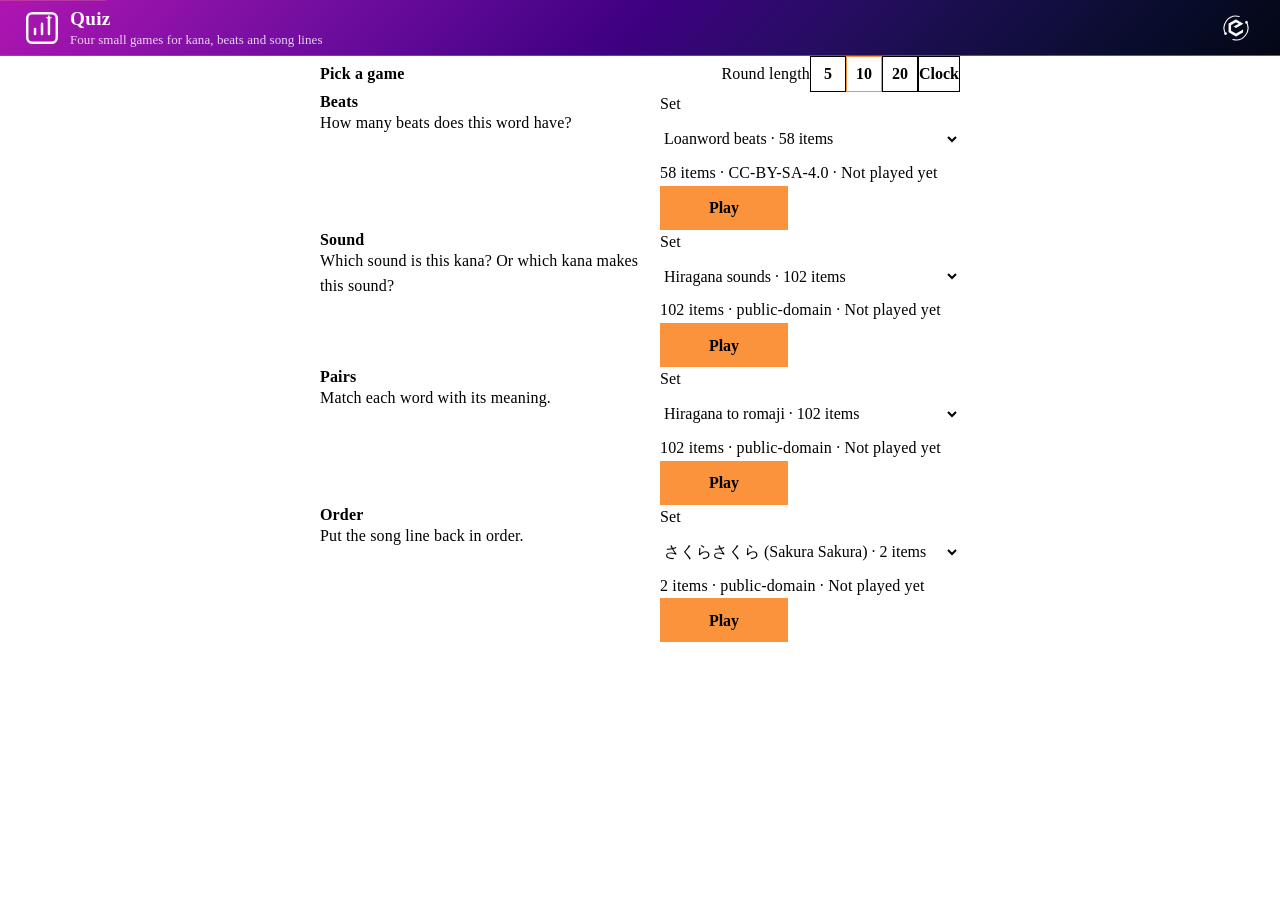
==== commit 67159fd3: "chore(beacon): sync the beacon kit; a ladybug docked in the footer bar Beacon Kit 1.1.0 docks the Ba" ====
--- a/index.html
+++ b/index.html
@@ -21,6 +21,7 @@
   <meta name="twitter:description" content="Beats, sound, pairs and order: four small games, every wrong answer explained">
   <meta name="robots" content="index, follow">
   <link rel="canonical" href="https://quiz.neorgon.com/">
+  <meta name="neo-repo" content="https://github.com/energon-a-secas/quiz-site">
   <meta property="og:locale" content="en_US">
   <meta name="theme-color" content="#040714">
   <meta property="og:image" content="https://quiz.neorgon.com/og-preview.jpg">
@@ -45,7 +46,7 @@
        pages and builds the meta bar + back-to-top. See packages/neorgon-ui/footer/README.md. -->
   <link rel="stylesheet" href="css/neorgon-footer.css">
   <script defer src="js/neorgon-footer.js"></script>
-  <!-- Neorgon Beacon Kit (vendored). Bottom-left correction reporter: it
+  <!-- Neorgon Beacon Kit (vendored). Report-an-issue ladybug in the footer bar: it
        carries page context to balise.neorgon.com in a URL fragment and the
        visitor writes there. No form on this page and no request from it. -->
   <meta name="beacon-site" content="quiz-site">
--- a/css/style.css
+++ b/css/style.css
@@ -95,9 +95,19 @@
   background: var(--surface-1); border: 1px solid var(--border-strong); border-radius: var(--radius-sm);
 }
 .q-select:disabled { opacity: .5; }
+.q-library__prefs { display: flex; flex-wrap: wrap; align-items: center; gap: var(--space-3) var(--space-6); }
 .q-sizes { display: flex; align-items: center; gap: var(--space-2); }
 .q-sizes__label { font-size: var(--text-sm); color: var(--text-secondary); margin-right: var(--space-1); }
 .q-sizes .btn { min-width: var(--control-height-sm); padding-inline: var(--space-2); font-variant-numeric: tabular-nums; }
+/* The clock, off by default: a toggle, and the seconds it reveals. */
+.q-timed { display: flex; flex-wrap: wrap; align-items: center; gap: var(--space-2); }
+.q-timed__field { display: inline-flex; align-items: center; gap: var(--space-2); }
+.q-timed__label { font-size: var(--text-sm); color: var(--text-secondary); }
+.q-timed__input {
+  width: 4.5rem; min-height: var(--control-height-sm); padding: 0 var(--space-2);
+  font: inherit; font-size: var(--text-sm); font-variant-numeric: tabular-nums; color: var(--text-primary);
+  background: var(--surface-1); border: 1px solid var(--border-strong); border-radius: var(--radius-sm);
+}
 .q-game__meta { font-size: var(--text-sm); color: var(--text-muted); font-variant-numeric: tabular-nums; }
 .q-game__play { justify-self: start; min-width: 128px; }
 @media (min-width: 940px) {
@@ -121,6 +131,9 @@
   display: grid; grid-template-columns: 1fr auto 1fr; align-items: center; gap: var(--space-3);
   font-size: var(--text-sm); font-weight: 500; color: var(--text-secondary);
 }
+.q-round-head__game { min-width: 0; overflow: hidden; text-overflow: ellipsis; white-space: nowrap; }
+/* A filtered round names its filter beside the game, one step quieter. */
+.q-round-head__filter { color: var(--text-muted); }
 .q-round-head__progress { font-variant-numeric: tabular-nums; }
 .q-round-head__streak { display: flex; justify-content: flex-end; min-height: 20px; }
 .q-streak { display: inline-flex; align-items: center; gap: var(--space-2); color: var(--accent-bright); font-variant-numeric: tabular-nums; }
@@ -135,6 +148,18 @@
 .q-track--replay .q-track__seg.is-hit, .q-track--replay .q-track__seg.is-miss {
   animation: q-fade 200ms var(--ease-out) both; animation-delay: calc(var(--i, 0) * 40ms);
 }
+/* ── The clock: a 2px bar under the track, and its way out ─────
+   It drains by transform alone, swaps to --danger for the last second (once,
+   no flash and no pulse) and says nothing: it is aria-hidden, the item's
+   announcement carries the seconds and a timeout speaks in #quiz-verdict.
+   Under reduced motion js/clock.js steps the fill once a second instead. */
+.q-clock-slot { margin-top: calc(-1 * var(--space-2)); }
+.q-clock-row { display: flex; align-items: center; gap: var(--space-3); }
+.q-clock { flex: 1; min-width: 0; height: 2px; background: var(--surface-2); border-radius: 1px; overflow: hidden; }
+.q-clock__fill { display: block; width: 100%; height: 100%; background: var(--accent); transform-origin: left center; }
+.q-clock.is-last .q-clock__fill { background: var(--danger); }
+.q-clock__off { flex: none; }
+
 .q-quit {
   display: flex; flex-wrap: wrap; align-items: center; justify-content: space-between; gap: var(--space-3);
   padding: var(--space-3) var(--space-4); border: 1px solid var(--border); border-radius: var(--radius); background: var(--surface-1);
@@ -169,6 +194,8 @@
 .q-feedback__title, .q-results__title, .q-error__title { width: fit-content; }
 .q-miss { display: flex; flex-direction: column; gap: var(--space-3); }
 .q-miss + .q-miss { padding-top: var(--space-4); border-top: 1px solid var(--border-subtle); }
+/* A miss the clock caused, above the game's own why. */
+.q-miss__timeout { font-weight: 600; color: var(--text-primary); }
 .q-miss__what { color: var(--text-secondary); }
 .q-miss__expected { font-size: var(--text-lg); font-weight: 600; color: var(--text-primary); }
 /* Kana-only answers break only at the spaces between pieces, never inside one. */
@@ -192,6 +219,7 @@
 .q-miss-list__prompt { font-size: var(--text-lg); font-weight: 500; }
 .q-miss-list__expected { font-weight: 600; color: var(--accent-bright); font-variant-numeric: tabular-nums; }
 .q-miss-list__why { grid-column: 1 / -1; font-size: var(--text-sm); color: var(--text-secondary); max-width: 65ch; }
+.q-miss-list__timeout { font-weight: 600; }
 .q-results__actions { display: flex; flex-wrap: wrap; gap: var(--space-3); margin-top: var(--space-4); }
 
 /* ── Named errors, never a blank ───────────────────────────────── */
@@ -223,6 +251,8 @@
     animation: q-fade 100ms linear both; animation-delay: 0ms;
   }
   .q-streak__ring.is-pulse, .skeleton { animation: none; }
+  /* The bar steps once a second from JS, so it never transitions. */
+  .q-clock__fill { transition: none !important; }
   .btn, .q-track__seg { transition-duration: 100ms; }
 }
 
@@ -234,6 +264,7 @@
   /* One thumb free: the panel's one action spans the column. */
   .q-feedback__continue { align-self: stretch; }
   .q-sizes { width: 100%; }
+  .q-library__prefs { width: 100%; gap: var(--space-3); }
   /* A miss row stacks: the prompt line, then the expected under it, then the why. */
   .q-miss-list__row { grid-template-columns: minmax(0, 1fr); }
 }
--- a/css/neorgon-footer.css
+++ b/css/neorgon-footer.css
@@ -359,11 +359,16 @@
   opacity: 0;
   visibility: hidden;
   transform: translateY(8px);
+  /* visibility waits out the fade before it flips, so for 200ms a leaving
+     button would still take the tap it is leaving to avoid. pointer-events
+     flips at once. footer.js also hides it (.is-yielding) while it sits over
+     a control; see "Yielding" there. */
+  pointer-events: none;
   transition: opacity var(--dur, 200ms) ease, transform var(--dur, 200ms) ease, visibility var(--dur, 200ms);
 }
-.neo-top.is-visible { opacity: .9; visibility: visible; transform: none; }
+.neo-top.is-visible { opacity: .9; visibility: visible; transform: none; pointer-events: auto; }
 .neo-top:hover { opacity: 1; background: var(--footer-hover); color: var(--header-text, #f9f9f9); }
-.neo-top:focus-visible { outline: 2px solid var(--footer-accent); outline-offset: 3px; opacity: 1; visibility: visible; transform: none; }
+.neo-top:focus-visible { outline: 2px solid var(--footer-accent); outline-offset: 3px; opacity: 1; visibility: visible; transform: none; pointer-events: auto; }
 .neo-top svg { width: 18px; height: 18px; display: block; }
 
 /* ── Mobile ───────────────────────────────────────────────────── */
--- a/css/neorgon-beacon.css
+++ b/css/neorgon-beacon.css
@@ -20,12 +20,18 @@
    ══════════════════════════════════════════════════════════════ */
 
 :root {
-  /* Geometry. 40px matches the footer kit's back-to-top control so the two
-     read as one family when both are on screen. */
-  --beacon-size: 40px;
+  /* Geometry. 44px is the touch target in both of the control's places:
+     the whole control when it floats, and the area around the chip when it
+     is docked in the footer bar. */
+  --beacon-target: 44px;
+  /* The circle drawn in the footer bar. Smaller than the target so the bar
+     keeps its height; the target grows around it, see the docked rules. */
+  --beacon-chip: 28px;
+  /* Floating fallback only, on a page with no footer kit. */
   --beacon-offset: 20px;
   /* Above the footer kit's back-to-top (150), below the header (200) and
-     modals (400). See packages/neorgon-ui/footer/footer.css:36. */
+     modals (400). See packages/neorgon-ui/footer/footer.css:36. Only the
+     floating fallback is positioned high enough for it to matter. */
   --beacon-z: 160;
 
   /* Palette. Fleet token first, literal second. */
@@ -40,23 +46,13 @@
 
 /* ── The control ──────────────────────────────────────────────
    An <a>, not a <button>, because it navigates: see README.md, "A link, and
-   what that buys". Styled as a circular icon control so it reads as one
-   affordance with the footer kit's back-to-top rather than as body copy.
-
-   Bottom LEFT, deliberately. The footer kit pins its back-to-top button at
-   right:20px/bottom:20px on 69 vendored copies, so a bottom-right beacon
-   would ship overlapping controls across the fleet and nothing would detect
-   it. */
+   what that buys". A circle with the ladybug in it, so it reads as one
+   affordance with the footer kit's back-to-top rather than as body copy. */
 .neo-beacon-link {
-  position: fixed;
-  left: calc(var(--beacon-offset) + env(safe-area-inset-left, 0px));
-  bottom: calc(var(--beacon-offset) + env(safe-area-inset-bottom, 0px));
-  z-index: var(--beacon-z);
   display: inline-flex;
   align-items: center;
   justify-content: center;
-  width: var(--beacon-size);
-  height: var(--beacon-size);
+  box-sizing: border-box;
   padding: 0;
   border: 1px solid var(--beacon-border);
   border-radius: 50%;
@@ -66,44 +62,130 @@
      draw a rule under the icon. */
   text-decoration: none;
   cursor: pointer;
-  /* Dimmed at rest. It is a correction affordance, not a call to action:
-     it must be findable without competing with the page. */
-  opacity: .55;
+  -webkit-tap-highlight-color: transparent;
   transition: opacity var(--beacon-dur) ease,
               color var(--beacon-dur) ease,
               border-color var(--beacon-dur) ease,
               box-shadow var(--beacon-dur) ease;
 }
 
+/* Author display beats the UA's [hidden] rule, so the kit restates it. A
+   site that sets hidden on the control (Runcible, while a drill runs) means
+   gone, not restyled. */
+.neo-beacon-link[hidden] { display: none; }
+
 .neo-beacon-link svg {
   display: block;
-  width: 20px;
-  height: 20px;
+  flex: none;
+  width: 22px;
+  height: 22px;
 }
 
-/* Lights on hover AND on focus. Keyboard users get the same signal that
-   pointer users get; that parity is the whole point of naming both. */
+/* ── Docked: the bottom of the page ───────────────────────────
+   beacon.js puts the control at the head of the footer kit's bar, in flow,
+   so it never covers the page. Scoped under .neo-footer so it outranks the
+   footer's own `.neo-footer a` and `.neo-footer-bar a` rules, which would
+   otherwise square the circle and swap the idle colour for the link one.
+
+   The chip is 28px in a line about 20px tall. Grown to its full size it
+   would make `minimal` and `app` footers some 24px taller than the budget
+   they are tuned to, so it takes the footer kit's own approach to target
+   size: the difference is handed back as negative block margin and the row
+   keeps its height. The 44px target is a transparent ::before around the
+   chip, positioned off the padding box, hence the extra pixel of border. */
+.neo-footer .neo-beacon-link.is-docked {
+  position: relative;
+  flex: none;
+  width: var(--beacon-chip);
+  height: var(--beacon-chip);
+  min-width: 0;
+  min-height: 0;
+  margin-block: min(0px, calc((var(--footer-line, 1.7) * 1em - var(--beacon-chip)) / 2));
+  border-color: var(--footer-border, var(--beacon-border));
+  border-radius: 50%;
+  background: transparent;
+  color: var(--footer-text, var(--beacon-idle));
+  text-decoration: none;
+  vertical-align: middle;
+}
+
+.neo-footer .neo-beacon-link.is-docked::before {
+  content: "";
+  position: absolute;
+  inset: calc((var(--beacon-chip) - var(--beacon-target)) / 2 - 1px);
+}
+
+/* A text baseline for the chip. As the bar's first item it sets the bar's
+   baseline, and an icon alone would offer the bottom of the svg, so the
+   minimal footer, which lines its note and its bar up by baseline, grew 5px
+   taller to reconcile the two (measured on quiz, 70 to 75px). An empty line
+   of the footer's own height, centred and ordered first, puts the chip's
+   baseline exactly where the text beside it has one. Width 0, and the link's
+   aria-label is its name, so nothing of it is seen or announced. */
+.neo-footer .neo-beacon-link.is-docked::after {
+  content: "\200b";
+  order: -1;
+  width: 0;
+  overflow: hidden;
+  line-height: var(--footer-line, 1.7);
+}
+
+.neo-footer .neo-beacon-link.is-docked svg {
+  width: 18px;
+  height: 18px;
+}
+
+/* ── Floating: a page with no footer ──────────────────────────
+   The one place left that nothing else marks as the bottom. Bottom LEFT,
+   because the footer kit's back-to-top owns bottom right. The safe-area
+   insets keep it clear of a phone's home indicator and rounded corners. */
+.neo-beacon-link:not(.is-docked) {
+  position: fixed;
+  left: calc(var(--beacon-offset) + env(safe-area-inset-left, 0px));
+  bottom: calc(var(--beacon-offset) + env(safe-area-inset-bottom, 0px));
+  z-index: var(--beacon-z);
+  width: var(--beacon-target);
+  height: var(--beacon-target);
+  /* Dimmed at rest. It is a correction affordance, not a call to action:
+     it must be findable without competing with the page. */
+  opacity: .55;
+}
+
+/* ── Lit ──────────────────────────────────────────────────────
+   On hover AND on focus. Keyboard users get the same signal that pointer
+   users get; that parity is the whole point of naming both. The amber is
+   Balise's, the same in every footer and every theme. */
 .neo-beacon-link:hover,
-.neo-beacon-link:focus-visible {
+.neo-beacon-link:focus-visible,
+.neo-footer .neo-beacon-link.is-docked:hover,
+.neo-footer .neo-beacon-link.is-docked:focus-visible {
   opacity: 1;
   color: var(--beacon-lit);
   border-color: var(--beacon-lit);
+  text-decoration: none;
+}
+
+.neo-beacon-link:not(.is-docked):hover,
+.neo-beacon-link:not(.is-docked):focus-visible {
   box-shadow: 0 0 0 1px rgba(245, 158, 11, .18), 0 6px 18px rgba(0, 0, 0, .35);
 }
 
-.neo-beacon-link:focus-visible {
+.neo-beacon-link:focus-visible,
+.neo-footer .neo-beacon-link.is-docked:focus-visible {
   outline: 2px solid var(--beacon-focus);
   outline-offset: 3px;
 }
 
 @media (max-width: 700px) {
-  :root { --beacon-size: 36px; --beacon-offset: 14px; }
-  .neo-beacon-link svg { width: 18px; height: 18px; }
+  :root { --beacon-offset: 14px; }
 }
 
-/* A fixed control has no place on paper. */
+/* A control for reporting a page has no place on paper. The docked selector
+   is named because the footer's `.neo-footer-bar a { display }` outranks
+   the bare class, and the footer itself prints. */
 @media print {
-  .neo-beacon-link { display: none; }
+  .neo-beacon-link,
+  .neo-footer .neo-beacon-link.is-docked { display: none; }
 }
 
 @media (prefers-reduced-motion: reduce) {
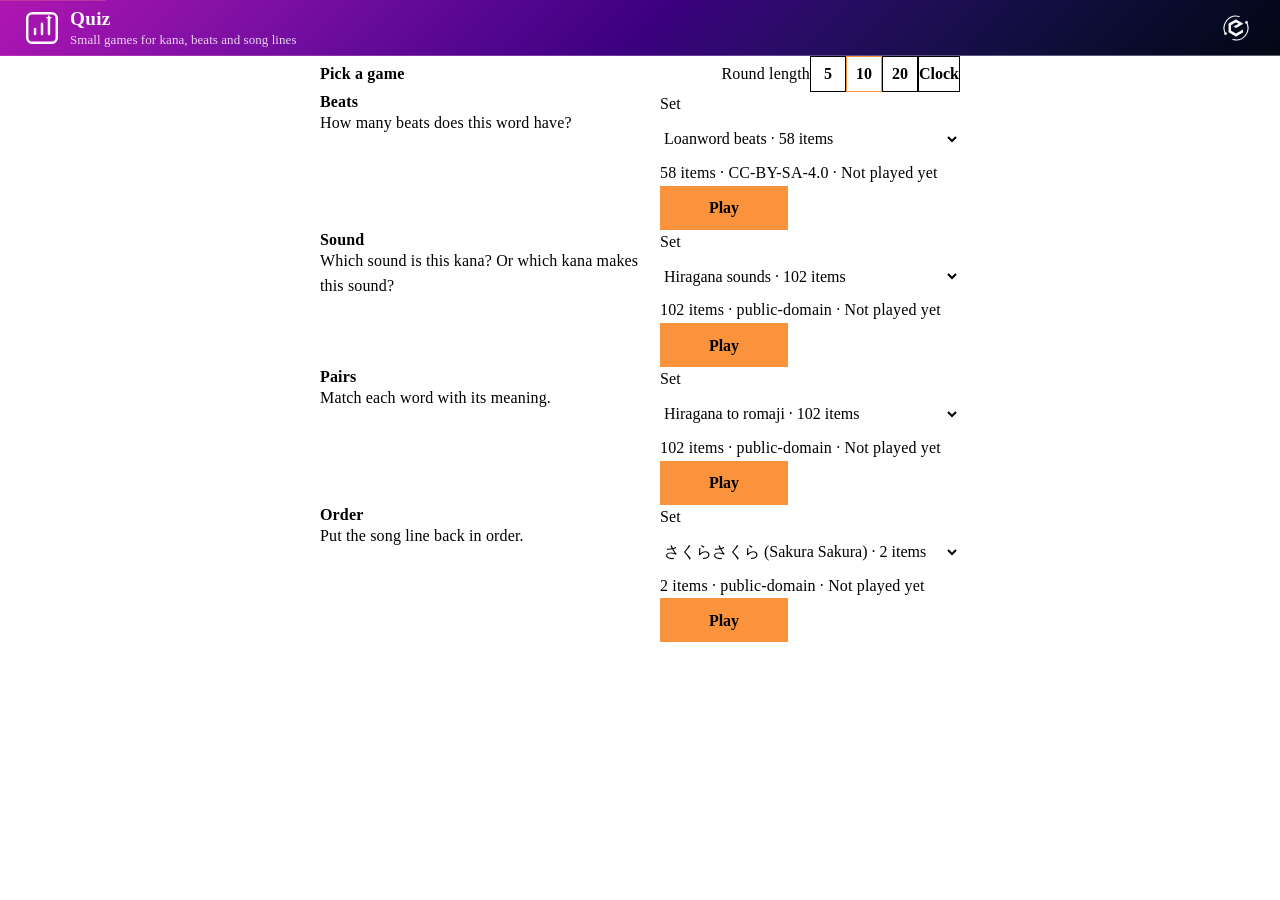
==== commit 18e8933d: "fix(copy): Drop the typed game count from the title and subtitle "Four small games" sat in the title" ====
--- a/index.html
+++ b/index.html
@@ -9,16 +9,16 @@
   <meta name="apple-mobile-web-app-title" content="Quiz">
   <link rel="manifest" href="/site.webmanifest">
   <meta name="neo-mark" content="on">
-  <title>Quiz | Four small games for kana, beats and song lines</title>
+  <title>Quiz | Small games for kana, beats and song lines</title>
   <meta name="description" content="Count the beats of a loanword, pick the sound of a kana, match pairs and put a song line back in order, in rounds short enough to finish on a train">
-  <meta property="og:title" content="Quiz | Four small games for kana, beats and song lines">
-  <meta property="og:description" content="Beats, sound, pairs and order: four small games, every wrong answer explained">
+  <meta property="og:title" content="Quiz | Small games for kana, beats and song lines">
+  <meta property="og:description" content="Beats, sound, pairs and order: small games, every wrong answer explained">
   <meta property="og:type" content="website">
   <meta property="og:url" content="https://quiz.neorgon.com/">
   <meta property="og:site_name" content="Neorgon">
   <meta name="twitter:card" content="summary_large_image">
-  <meta name="twitter:title" content="Quiz | Four small games for kana, beats and song lines">
-  <meta name="twitter:description" content="Beats, sound, pairs and order: four small games, every wrong answer explained">
+  <meta name="twitter:title" content="Quiz | Small games for kana, beats and song lines">
+  <meta name="twitter:description" content="Beats, sound, pairs and order: small games, every wrong answer explained">
   <meta name="robots" content="index, follow">
   <link rel="canonical" href="https://quiz.neorgon.com/">
   <meta name="neo-repo" content="https://github.com/energon-a-secas/quiz-site">
@@ -79,7 +79,7 @@
         <img src="https://cdn.neorgon.org/v1.0.0/energon-classic-logo.png" class="header-logo-img" alt="">
         <div class="header-title-wrap">
           <h1>Quiz</h1>
-          <div class="header-subtitle" data-ui="header.subtitle">Four small games for kana, beats and song lines</div>
+          <div class="header-subtitle" data-ui="header.subtitle">Small games for kana, beats and song lines</div>
         </div>
       </a>
     </div>
--- a/css/neorgon-header.css
+++ b/css/neorgon-header.css
@@ -108,6 +108,22 @@
       sites. Do not raise the specificity here without raising it
       there too, or skinned sites will silently sit out the season.
 
+   3. The Footer Kit's pieces (.neo-footer, and .neo-top and .neo-modal,
+      which it appends to <body>) and the Beacon link sit outside
+      .header-bar, so a skin declared only on the bar never reaches
+      their focus rings and borders (queue #156). Every skin rule
+      therefore names them too, behind `:has()` on <html>. That item is
+      wrapped in `:is()` because :is() forgives a selector it cannot
+      parse: a browser without :has() drops that one item, not the
+      whole rule and with it the header's own skin. `:where()` inside
+      :has() keeps it at (0,2,1), under an armed season's (0,3,2)
+      pieces rule in season.css. The footer and beacon resolve the
+      tokens on those pieces; see "Header-derived tokens" in footer.css.
+
+   Each skin also sets --header-focus, a near-white in its own hue, so
+   the header's focus rings and the Beacon's stop being the default's
+   pink on a skinned site.
+
    Each skin re-tunes the edge ramp and control border for its own
    surface — those defaults are calibrated to the magenta gradient
    and are wrong on a black bar.
@@ -115,7 +131,9 @@
 
 /* ink — near-black neutral. The default choice for a site whose
    palette the magenta gradient fights. */
-html:not([data-theme]) .header-bar[data-header-skin="ink"] {
+html:not([data-theme]) .header-bar[data-header-skin="ink"],
+:is(html:not([data-theme]):has(:where(.header-bar[data-header-skin="ink"])) :is(.neo-footer, .neo-top, .neo-modal, .neo-beacon-link)) {
+  --header-focus: oklch(0.97 0.01 255);
   --header-bg-start: #14161c;
   --header-bg-mid: #0b0d12;
   --header-bg-end: #050609;
@@ -137,7 +155,9 @@
 
 /* carbon — flat true black, no gradient. The most restrained option;
    the hairline does all the separating. */
-html:not([data-theme]) .header-bar[data-header-skin="carbon"] {
+html:not([data-theme]) .header-bar[data-header-skin="carbon"],
+:is(html:not([data-theme]):has(:where(.header-bar[data-header-skin="carbon"])) :is(.neo-footer, .neo-top, .neo-modal, .neo-beacon-link)) {
+  --header-focus: oklch(0.97 0 0);
   --header-bg-start: #08080a;
   --header-bg-mid: #08080a;
   --header-bg-end: #08080a;
@@ -157,7 +177,9 @@
 
 /* brass — warm dark, tuned to incident-runbook's #b8935f / #d8b280
    accents and its #040714 page background. */
-html:not([data-theme]) .header-bar[data-header-skin="brass"] {
+html:not([data-theme]) .header-bar[data-header-skin="brass"],
+:is(html:not([data-theme]):has(:where(.header-bar[data-header-skin="brass"])) :is(.neo-footer, .neo-top, .neo-modal, .neo-beacon-link)) {
+  --header-focus: oklch(0.97 0.02 75);
   --header-bg-start: #2a2114;
   --header-bg-mid: #16120c;
   --header-bg-end: #040714;
@@ -176,7 +198,9 @@
 }
 
 /* slate — cool blue-grey. Neutral without going fully black. */
-html:not([data-theme]) .header-bar[data-header-skin="slate"] {
+html:not([data-theme]) .header-bar[data-header-skin="slate"],
+:is(html:not([data-theme]):has(:where(.header-bar[data-header-skin="slate"])) :is(.neo-footer, .neo-top, .neo-modal, .neo-beacon-link)) {
+  --header-focus: oklch(0.97 0.02 230);
   --header-bg-start: #33415a;
   --header-bg-mid: #1e293b;
   --header-bg-end: #0b1120;
@@ -195,7 +219,9 @@
 }
 
 /* aurora — deep teal into cyan. For data/monitoring surfaces. */
-html:not([data-theme]) .header-bar[data-header-skin="aurora"] {
+html:not([data-theme]) .header-bar[data-header-skin="aurora"],
+:is(html:not([data-theme]):has(:where(.header-bar[data-header-skin="aurora"])) :is(.neo-footer, .neo-top, .neo-modal, .neo-beacon-link)) {
+  --header-focus: oklch(0.97 0.02 205);
   --header-bg-start: #0e7490;
   --header-bg-mid: #0a3d4d;
   --header-bg-end: #040714;
@@ -215,7 +241,9 @@
 
 /* ember — warm amber into rust. For alert/ops surfaces that want
    warmth without reading as the danger theme. */
-html:not([data-theme]) .header-bar[data-header-skin="ember"] {
+html:not([data-theme]) .header-bar[data-header-skin="ember"],
+:is(html:not([data-theme]):has(:where(.header-bar[data-header-skin="ember"])) :is(.neo-footer, .neo-top, .neo-modal, .neo-beacon-link)) {
+  --header-focus: oklch(0.97 0.02 85);
   --header-bg-start: #9a3412;
   --header-bg-mid: #4a1608;
   --header-bg-end: #040714;
@@ -236,7 +264,9 @@
 /* jade — clinical emerald. Tuned to headpain-site's #059669 / #10b981
    accents on its #040714 page. For calm medical/health surfaces where
    both the magenta default and ember's warning-warmth read wrong. */
-html:not([data-theme]) .header-bar[data-header-skin="jade"] {
+html:not([data-theme]) .header-bar[data-header-skin="jade"],
+:is(html:not([data-theme]):has(:where(.header-bar[data-header-skin="jade"])) :is(.neo-footer, .neo-top, .neo-modal, .neo-beacon-link)) {
+  --header-focus: oklch(0.97 0.02 165);
   --header-bg-start: #065f46;
   --header-bg-mid: #043b2c;
   --header-bg-end: #040714;
@@ -264,7 +294,9 @@
    In the site's own css/style.css, copy this selector EXACTLY — the
    scoping and the specificity are the whole contract:
 
-     html:not([data-theme]) .header-bar[data-header-skin="custom"] {
+     html:not([data-theme]) .header-bar[data-header-skin="custom"],
+     html:not([data-theme]) :is(.neo-footer, .neo-top, .neo-modal, .neo-beacon-link) {
+       --header-focus: …;
        --header-bg-start: …;  --header-bg-mid: …;  --header-bg-end: …;
        --header-accent: …;    --header-text: …;    --header-text-dim: …;
        --header-icon-color: …; --header-border: …; --header-border-strong: …;
@@ -279,6 +311,12 @@
        kit default, below an armed season's (0,4,2) skin variant. A
        bare `.header-bar { --header-bg-start: … }` is only (0,1,0)
        and the kit's own defaults would beat it.
+     · The second line hands the same tokens to the Footer Kit's
+       pieces and the Beacon link, which sit outside the bar. Without
+       it the footer's focus rings stay the kit's magenta (queue #156).
+       It is (0,2,1), below an armed season's (0,3,2) pieces rule, so
+       a season still re-skins the footer. A site that only skins a
+       page with no footer can leave it out.
    Set only the three gradient stops if that is all that clashes; the
    bar re-composes --header-bg from them (see .header-bar below).
    Only the three stops + accent are usually enough — but re-tune the
--- a/css/neorgon-themes.css
+++ b/css/neorgon-themes.css
@@ -56,6 +56,7 @@
   --header-bg-end: #052e16;
   --header-glass: rgba(5, 46, 22, .45);
   --header-accent: #fbbf24;
+  --header-focus: oklch(0.97 0.02 85);  /* near-white in the theme's hue: header and Beacon focus rings */
   --header-border: rgba(251, 191, 36, .25);
   --header-border-strong: rgba(251, 191, 36, .45);
   --header-text: #fefce8;
@@ -91,6 +92,7 @@
   --header-bg-end: #020617;
   --header-glass: rgba(30, 27, 75, .45);
   --header-accent: #fcd34d;
+  --header-focus: oklch(0.97 0.02 90);
   --header-border: rgba(252, 211, 77, .24);
   --header-border-strong: rgba(252, 211, 77, .45);
   --header-text: #f5f3ff;
@@ -130,6 +132,7 @@
   --header-bg-end: #0c0a09;
   --header-glass: rgba(28, 25, 23, .5);
   --header-accent: #f97316;
+  --header-focus: oklch(0.97 0.02 55);
   --header-border: rgba(249, 115, 22, .22);
   --header-border-strong: rgba(249, 115, 22, .45);
   --header-text: #fff7ed;
@@ -165,6 +168,7 @@
   --header-bg-end: #000000;
   --header-glass: rgba(0, 12, 0, .45);
   --header-accent: #00ff41;
+  --header-focus: oklch(0.97 0.02 145);
   --header-border: rgba(0, 255, 65, .18);
   --header-border-strong: rgba(0, 255, 65, .4);
   --header-text: #ccffcc;
@@ -206,6 +210,7 @@
   --header-bg-end: #070c14;
   --header-glass: rgba(12, 20, 32, .5);
   --header-accent: #7dd3fc;
+  --header-focus: oklch(0.97 0.02 230);
   --header-border: rgba(125, 211, 252, .2);
   --header-border-strong: rgba(125, 211, 252, .38);
   --header-text: #f0f9ff;
@@ -241,6 +246,7 @@
   --header-bg-end: #140a14;
   --header-glass: rgba(40, 20, 36, .45);
   --header-accent: #fbcfe8;
+  --header-focus: oklch(0.97 0.02 350);
   --header-border: rgba(251, 207, 232, .22);
   --header-border-strong: rgba(251, 207, 232, .4);
   --header-text: #fff1f6;
@@ -271,6 +277,7 @@
   --header-bg-end: #0c0a0a;
   --header-glass: rgba(69, 10, 10, .45);
   --header-accent: #f59e0b;
+  --header-focus: oklch(0.97 0.02 75);
   --header-border: rgba(245, 158, 11, .25);
   --header-border-strong: rgba(245, 158, 11, .45);
   --header-text: #fef2f2;
--- a/css/neorgon-keys.css
+++ b/css/neorgon-keys.css
@@ -38,6 +38,10 @@
 .nk-fleet::backdrop,
 .nk-store::backdrop { background: rgba(0, 0, 0, .66); backdrop-filter: blur(3px); }
 
+/* Type floor: no reading text here goes under 12px (queue #154). The small
+   sizes are written max(12px, .75rem) so a site whose root runs small still
+   lands on 12, and one whose root runs large keeps the rem scaling. */
+
 /* ── ? sheet ───────────────────────────────────────────────── */
 .nk-sheet { width: min(560px, calc(100vw - 32px)); max-height: min(80dvh, 680px); }
 
@@ -62,7 +66,7 @@
 .nk-sheet__body { padding: 14px 18px 18px; overflow-y: auto; }
 .nk-sheet__group {
   margin: 16px 0 8px;
-  font-size: .7rem; font-weight: 700;
+  font-size: max(12px, .75rem); font-weight: 700;
   letter-spacing: .12em; text-transform: uppercase;
   color: var(--nk-dim);
 }
@@ -85,9 +89,9 @@
 .nk-row__key { flex: none; display: flex; align-items: center; gap: 6px; min-width: 62px; }
 .nk-row__label { flex: 1; display: flex; flex-direction: column; gap: 1px; min-width: 0; }
 .nk-row__name { font-size: .88rem; color: var(--nk-text); }
-.nk-row__hint { font-size: .74rem; color: var(--nk-dim); }
+.nk-row__hint { font-size: max(12px, .75rem); color: var(--nk-dim); }
 .nk-row__moved {
-  font-size: .62rem; letter-spacing: .08em; text-transform: uppercase;
+  font-size: max(12px, .75rem); letter-spacing: .08em; text-transform: uppercase;
   color: var(--nk-accent);
 }
 .nk-row__actions { flex: none; display: flex; gap: 6px; }
@@ -117,7 +121,7 @@
   padding: 4px 9px;
   border: 1px solid var(--nk-border); border-radius: 6px;
   background: transparent; color: var(--nk-dim);
-  font: inherit; font-size: .74rem; cursor: pointer;
+  font: inherit; font-size: max(12px, .75rem); cursor: pointer;
   transition: color .2s, background .2s, border-color .2s;
 }
 .nk-mini:hover { color: #fff; background: var(--nk-hover); border-color: var(--nk-accent); }
@@ -154,16 +158,16 @@
 .nk-fleet__domain {
   grid-area: domain; justify-self: end;
   font-family: ui-monospace, SFMono-Regular, Menlo, monospace;
-  font-size: .7rem; color: var(--nk-dim);
+  font-size: max(12px, .75rem); color: var(--nk-dim);
 }
 .nk-fleet__desc {
-  grid-area: desc; font-size: .74rem; color: var(--nk-dim);
+  grid-area: desc; font-size: max(12px, .75rem); color: var(--nk-dim);
   overflow: hidden; text-overflow: ellipsis; white-space: nowrap;
 }
 .nk-fleet__empty { padding: 20px; margin: 0; text-align: center; color: var(--nk-dim); font-size: .84rem; }
 .nk-fleet__hint {
   padding: 9px 18px; border-top: 1px solid var(--nk-hairline);
-  font-size: .72rem; color: var(--nk-dim);
+  font-size: max(12px, .75rem); color: var(--nk-dim);
 }
 
 /* ── M store ───────────────────────────────────────────────── */
@@ -187,11 +191,11 @@
   background: rgba(255, 255, 255, .02);
 }
 .nk-store__name { margin: 0; font-size: .86rem; font-weight: 620; color: #fff; }
-.nk-store__note { margin: 0; flex: 1; font-size: .74rem; color: var(--nk-dim); line-height: 1.5; }
+.nk-store__note { margin: 0; flex: 1; font-size: max(12px, .75rem); color: var(--nk-dim); line-height: 1.5; }
 .nk-store__buy {
   padding: 6px; border: 1px dashed var(--nk-border); border-radius: 6px;
   background: transparent; color: var(--nk-dim);
-  font: inherit; font-size: .72rem; cursor: not-allowed;
+  font: inherit; font-size: max(12px, .75rem); cursor: not-allowed;
 }
 .nk-store__honest {
   margin: 0; padding: 13px 18px;
--- a/css/neorgon-footer.css
+++ b/css/neorgon-footer.css
@@ -21,19 +21,48 @@
   --footer-line: 1.7;
   --footer-target: 24px;
 
-  /* Palette — inherits the header theme tokens so ?theme=matrix and the
-     fleet-wide season.css re-skin the footer too. Fallbacks keep the kit
-     usable on a page that never loads the header kit. */
+  /* Palette. --footer-bg, --footer-text, --footer-text-strong and
+     --footer-surface are plain defaults. The four that follow the header
+     (--footer-accent, --footer-border, --footer-border-strong,
+     --footer-hover) are deliberately NOT declared here: see "Header-derived
+     tokens" just below. A site still sets any of them, anywhere, to win. */
   --footer-bg: transparent;
-  --footer-border: var(--header-border, rgba(255, 255, 255, .07));
-  --footer-border-strong: var(--header-border-strong, rgba(255, 255, 255, .22));
   --footer-text: var(--text-muted, rgba(255, 255, 255, .55));
   --footer-text-strong: var(--text-secondary, #cacaca);
-  --footer-accent: var(--header-accent, #e879f9);
   --footer-surface: var(--surface-1, rgba(255, 255, 255, .03));
-  --footer-hover: var(--header-menu-hover, rgba(255, 255, 255, .08));
 
   --footer-z-top: 150; /* back-to-top: above content, below header (200) and modals (400) */
+
+  /* Back-to-top geometry. Phones get 14px and 38px. The gap is what the
+     button keeps above the footer once the footer scrolls into view (see
+     "Riding above the footer" at .neo-top). */
+  --footer-top-size: 40px;
+  --footer-top-inset: 20px;
+  --footer-top-gap: 8px;
+}
+
+/* ── Header-derived tokens ────────────────────────────────────
+   The accent, borders and hover follow the header: ?theme=, a named
+   header skin (data-header-skin) and an armed CDN season. Themes declare
+   on <html>, but skins and seasons declare on .header-bar, which the
+   footer does not sit inside, so the header kit (header.css) and
+   season.css hand the same --header-* tokens to these pieces as well:
+   .neo-footer, .neo-top, .neo-modal (the last two are appended to <body>).
+
+   That only helps if the tokens are resolved HERE, on the pieces. A
+   custom property's var() is resolved where it is declared, so the old
+   `:root { --footer-accent: var(--header-accent) }` baked in the root's
+   magenta and every footer focus ring on a slate or jade site stayed
+   magenta (queue #156). The --_footer-* names are private: read them,
+   never set them. A site's own --footer-accent, on :root, body or the
+   footer itself, still comes first. */
+.neo-footer,
+.neo-top,
+.neo-modal {
+  --_footer-accent: var(--footer-accent, var(--header-accent, #e879f9));
+  --_footer-border: var(--footer-border, var(--header-border, rgba(255, 255, 255, .07)));
+  --_footer-border-strong: var(--footer-border-strong, var(--header-border-strong, rgba(255, 255, 255, .22)));
+  --_footer-hover: var(--footer-hover, var(--header-menu-hover, rgba(255, 255, 255, .08)));
 }
 
 /* ── Always-at-the-bottom ─────────────────────────────────────
@@ -86,9 +115,12 @@
   padding: var(--footer-pad-block) var(--space-6, 24px);
   padding-bottom: calc(var(--footer-pad-block) + env(safe-area-inset-bottom, 0px));
   background: var(--footer-bg);
-  border-top: 1px solid var(--footer-border);
+  border-top: 1px solid var(--_footer-border);
   color: var(--footer-text);
-  font-size: .78rem;
+  /* Every size in this file is floored at 12px: reading text under it failed
+     the fleet's type floor (queue #154). max() keeps the rem scaling for a
+     site whose root runs larger, and only lifts one whose root runs small. */
+  font-size: max(12px, .78rem);
   line-height: var(--footer-line);
   text-align: center;
 }
@@ -112,7 +144,7 @@
 }
 .neo-footer a:hover,
 .neo-footer a:focus-visible { color: var(--footer-text-strong); text-decoration: underline; }
-.neo-footer a:focus-visible { outline: 2px solid var(--footer-accent); outline-offset: 3px; }
+.neo-footer a:focus-visible { outline: 2px solid var(--_footer-accent); outline-offset: 3px; }
 
 /* ── Meta bar (built by footer.js) ────────────────────────────── */
 .neo-footer-bar {
@@ -173,7 +205,7 @@
 .neo-footer-stamp {
   font-family: ui-monospace, SFMono-Regular, "SF Mono", Menlo, monospace;
   font-variant-numeric: tabular-nums;
-  font-size: .95em;
+  font-size: max(12px, .95em);
   opacity: .8;
 }
 
@@ -202,7 +234,7 @@
 .neo-footer[data-footer-mode="app"] {
   padding-top: var(--footer-pad-block-app);
   padding-bottom: calc(var(--footer-pad-block-app) + env(safe-area-inset-bottom, 0px));
-  font-size: .72rem;
+  font-size: max(12px, .75rem);
   background: var(--footer-surface);
 }
 .neo-footer[data-footer-mode="app"] .neo-footer-inner,
@@ -253,7 +285,7 @@
 .neo-footer-col h2,
 .neo-footer-col h3 {
   margin: 0 0 2px;
-  font-size: .72rem;
+  font-size: max(12px, .75rem);
   font-weight: 600;
   letter-spacing: .08em;
   text-transform: uppercase;
@@ -265,7 +297,7 @@
   justify-content: space-between;
   margin-top: 28px;
   padding-top: 18px;
-  border-top: 1px solid var(--footer-border);
+  border-top: 1px solid var(--_footer-border);
 }
 
 /* ── Theme switcher (opt-in: <meta name="neo-theme-switcher" content="footer">) */
@@ -276,7 +308,7 @@
   gap: 6px;
   height: var(--footer-control-h);
   padding: 0 10px;
-  border: 1px solid var(--footer-border);
+  border: 1px solid var(--_footer-border);
   border-radius: 999px;
   background: transparent;
   color: var(--footer-text);
@@ -287,8 +319,8 @@
 .neo-footer-theme-toggle:hover,
 .neo-footer-theme-toggle[aria-expanded="true"] {
   color: var(--footer-text-strong);
-  border-color: var(--footer-border-strong);
-  background: var(--footer-hover);
+  border-color: var(--_footer-border-strong);
+  background: var(--_footer-hover);
 }
 .neo-footer-theme-toggle svg { width: 15px; height: 15px; display: block; }
 
@@ -301,7 +333,7 @@
   padding: 6px;
   list-style: none;
   background: var(--header-menu-bg, #10142a);
-  border: 1px solid var(--footer-border-strong);
+  border: 1px solid var(--_footer-border-strong);
   border-radius: 10px;
   box-shadow: 0 -10px 30px rgba(0, 0, 0, .5);
   display: none;
@@ -325,7 +357,7 @@
   cursor: pointer;
 }
 .neo-footer-menu button:hover,
-.neo-footer-menu button:focus-visible { background: var(--footer-hover); outline: none; }
+.neo-footer-menu button:focus-visible { background: var(--_footer-hover); outline: none; }
 .neo-footer-menu .theme-swatch {
   width: 12px;
   height: 12px;
@@ -336,22 +368,33 @@
 .neo-footer-menu [aria-checked="true"]::after {
   content: "✓";
   margin-left: auto;
-  color: var(--footer-accent);
-}
-
-/* ── Back to top (built by footer.js; data-footer-top="off" disables) ── */
+  color: var(--_footer-accent);
+}
+
+/* ── Back to top (built by footer.js; data-footer-top="off" disables) ──
+   Riding above the footer. The button is fixed in the bottom-right corner,
+   and at the foot of the page that corner is the footer's: it sat on
+   floorplan's v1.0.0 stamp at 390px, and on the right end of the bar or the
+   note in every mode somewhere between 390 and 1440px (84 of 283 fleet views,
+   2026-11-12). Over a bar link it then stepped aside, so it vanished exactly
+   where a reader wants it. footer.js writes how much of the footer is on
+   screen into --_footer-top-lift, and the button rests that far up plus
+   --footer-top-gap, never lower than its corner. The footer keeps its layout
+   and its height budget; reserving room inside the bar instead cost 13 fleet
+   views a line, minimal one-row footers among them. */
 .neo-top {
   position: fixed;
-  right: 20px;
-  bottom: calc(20px + env(safe-area-inset-bottom, 0px));
+  right: var(--footer-top-inset);
+  bottom: max(calc(var(--footer-top-inset) + env(safe-area-inset-bottom, 0px)),
+              calc(var(--_footer-top-lift, 0px) + var(--footer-top-gap)));
   z-index: var(--footer-z-top);
   display: inline-flex;
   align-items: center;
   justify-content: center;
-  width: 40px;
-  height: 40px;
+  width: var(--footer-top-size);
+  height: var(--footer-top-size);
   padding: 0;
-  border: 1px solid var(--footer-border-strong);
+  border: 1px solid var(--_footer-border-strong);
   border-radius: 50%;
   background: var(--header-menu-bg, #10142a);
   color: var(--footer-text-strong);
@@ -367,12 +410,13 @@
   transition: opacity var(--dur, 200ms) ease, transform var(--dur, 200ms) ease, visibility var(--dur, 200ms);
 }
 .neo-top.is-visible { opacity: .9; visibility: visible; transform: none; pointer-events: auto; }
-.neo-top:hover { opacity: 1; background: var(--footer-hover); color: var(--header-text, #f9f9f9); }
-.neo-top:focus-visible { outline: 2px solid var(--footer-accent); outline-offset: 3px; opacity: 1; visibility: visible; transform: none; pointer-events: auto; }
+.neo-top:hover { opacity: 1; background: var(--_footer-hover); color: var(--header-text, #f9f9f9); }
+.neo-top:focus-visible { outline: 2px solid var(--_footer-accent); outline-offset: 3px; opacity: 1; visibility: visible; transform: none; pointer-events: auto; }
 .neo-top svg { width: 18px; height: 18px; display: block; }
 
 /* ── Mobile ───────────────────────────────────────────────────── */
 @media (max-width: 700px) {
+  :root { --footer-top-size: 38px; --footer-top-inset: 14px; }
   .neo-footer { padding-left: var(--space-4, 16px); padding-right: var(--space-4, 16px); }
   .neo-footer[data-footer-mode="content"] {
     text-align: center;
@@ -384,7 +428,6 @@
   .neo-footer-tagline { max-width: none; }
   .neo-footer-col { align-items: center; }
   .neo-footer[data-footer-mode="content"] .neo-footer-bar { justify-content: center; }
-  .neo-top { right: 14px; bottom: calc(14px + env(safe-area-inset-bottom, 0px)); width: 38px; height: 38px; }
 }
 
 /* ── Reduced motion ───────────────────────────────────────────── */
@@ -417,7 +460,7 @@
   color: var(--footer-text-strong);
   text-decoration-style: solid;
 }
-.neo-footer-disclaimer:focus-visible { outline: 2px solid var(--footer-accent); outline-offset: 3px; }
+.neo-footer-disclaimer:focus-visible { outline: 2px solid var(--_footer-accent); outline-offset: 3px; }
 
 .neo-modal {
   width: min(640px, calc(100vw - 32px));
@@ -428,7 +471,7 @@
      did exactly that. Too site-dependent to leave implicit. */
   margin: auto;
   padding: 0;
-  border: 1px solid var(--footer-border-strong);
+  border: 1px solid var(--_footer-border-strong);
   border-radius: 12px;
   background: var(--header-bg-end, #0d0d12);
   color: var(--footer-text-strong);
@@ -445,7 +488,7 @@
   align-items: center;
   gap: 12px;
   padding: 16px 18px;
-  border-bottom: 1px solid var(--footer-border);
+  border-bottom: 1px solid var(--_footer-border);
 }
 .neo-modal-title {
   margin: 0;
@@ -463,15 +506,15 @@
   width: var(--footer-control-h);
   height: var(--footer-control-h);
   padding: 0;
-  border: 1px solid var(--footer-border-strong);
+  border: 1px solid var(--_footer-border-strong);
   border-radius: 8px;
   background: transparent;
   color: var(--footer-text);
   cursor: pointer;
   transition: color var(--dur, 200ms) ease, background var(--dur, 200ms) ease;
 }
-.neo-modal-close:hover { color: var(--footer-text-strong); background: var(--footer-hover); }
-.neo-modal-close:focus-visible { outline: 2px solid var(--footer-accent); outline-offset: 2px; }
+.neo-modal-close:hover { color: var(--footer-text-strong); background: var(--_footer-hover); }
+.neo-modal-close:focus-visible { outline: 2px solid var(--_footer-accent); outline-offset: 2px; }
 .neo-modal-close svg { width: 18px; height: 18px; display: block; }
 
 .neo-modal-body {
@@ -485,7 +528,7 @@
 .neo-modal-body > :last-child { margin-bottom: 0; }
 .neo-modal-body p { margin: 0 0 .9em; }
 .neo-modal-body strong { color: var(--footer-text-strong); font-weight: 620; }
-.neo-modal-body a { color: var(--footer-accent); text-decoration: underline; }
+.neo-modal-body a { color: var(--_footer-accent); text-decoration: underline; }
 
 @media (max-width: 700px) {
   .neo-modal { width: calc(100vw - 20px); max-height: 84dvh; }
--- a/css/neorgon-beacon.css
+++ b/css/neorgon-beacon.css
@@ -34,12 +34,11 @@
      floating fallback is positioned high enough for it to matter. */
   --beacon-z: 160;
 
-  /* Palette. Fleet token first, literal second. */
+  /* Palette. Fleet token first, literal second. --beacon-surface,
+     --beacon-border and --beacon-focus follow the header and are resolved
+     on the link itself, not here: see the control's rule below. */
   --beacon-lit: #f59e0b;
   --beacon-idle: var(--text-muted, rgba(255, 255, 255, .55));
-  --beacon-surface: var(--header-menu-bg, #10142a);
-  --beacon-border: var(--header-border, rgba(255, 255, 255, .07));
-  --beacon-focus: var(--header-focus, #f2e9f4);
 
   --beacon-dur: var(--dur, 200ms);
 }
@@ -47,16 +46,27 @@
 /* ── The control ──────────────────────────────────────────────
    An <a>, not a <button>, because it navigates: see README.md, "A link, and
    what that buys". A circle with the ladybug in it, so it reads as one
-   affordance with the footer kit's back-to-top rather than as body copy. */
+   affordance with the footer kit's back-to-top rather than as body copy.
+
+   The three header-derived colours are resolved on the link, not on :root.
+   A var() is resolved where it is declared, so a root-level
+   `--beacon-focus: var(--header-focus)` kept the kit's pink ring on a
+   jade or slate site and through an armed season, whose tokens sit on
+   .header-bar (queue #156). The header kit and season.css hand those
+   --header-* tokens to .neo-beacon-link as well; a site's own --beacon-*
+   still comes first. The --_beacon-* names are private. */
 .neo-beacon-link {
+  --_beacon-surface: var(--beacon-surface, var(--header-menu-bg, #10142a));
+  --_beacon-border: var(--beacon-border, var(--header-border, rgba(255, 255, 255, .07)));
+  --_beacon-focus: var(--beacon-focus, var(--header-focus, #f2e9f4));
   display: inline-flex;
   align-items: center;
   justify-content: center;
   box-sizing: border-box;
   padding: 0;
-  border: 1px solid var(--beacon-border);
+  border: 1px solid var(--_beacon-border);
   border-radius: 50%;
-  background: var(--beacon-surface);
+  background: var(--_beacon-surface);
   color: var(--beacon-idle);
   /* A host site's own `a { text-decoration: underline }` would otherwise
      draw a rule under the icon. */
@@ -101,7 +111,7 @@
   min-width: 0;
   min-height: 0;
   margin-block: min(0px, calc((var(--footer-line, 1.7) * 1em - var(--beacon-chip)) / 2));
-  border-color: var(--footer-border, var(--beacon-border));
+  border-color: var(--_footer-border, var(--_beacon-border));
   border-radius: 50%;
   background: transparent;
   color: var(--footer-text, var(--beacon-idle));
@@ -172,7 +182,7 @@
 
 .neo-beacon-link:focus-visible,
 .neo-footer .neo-beacon-link.is-docked:focus-visible {
-  outline: 2px solid var(--beacon-focus);
+  outline: 2px solid var(--_beacon-focus);
   outline-offset: 3px;
 }
 
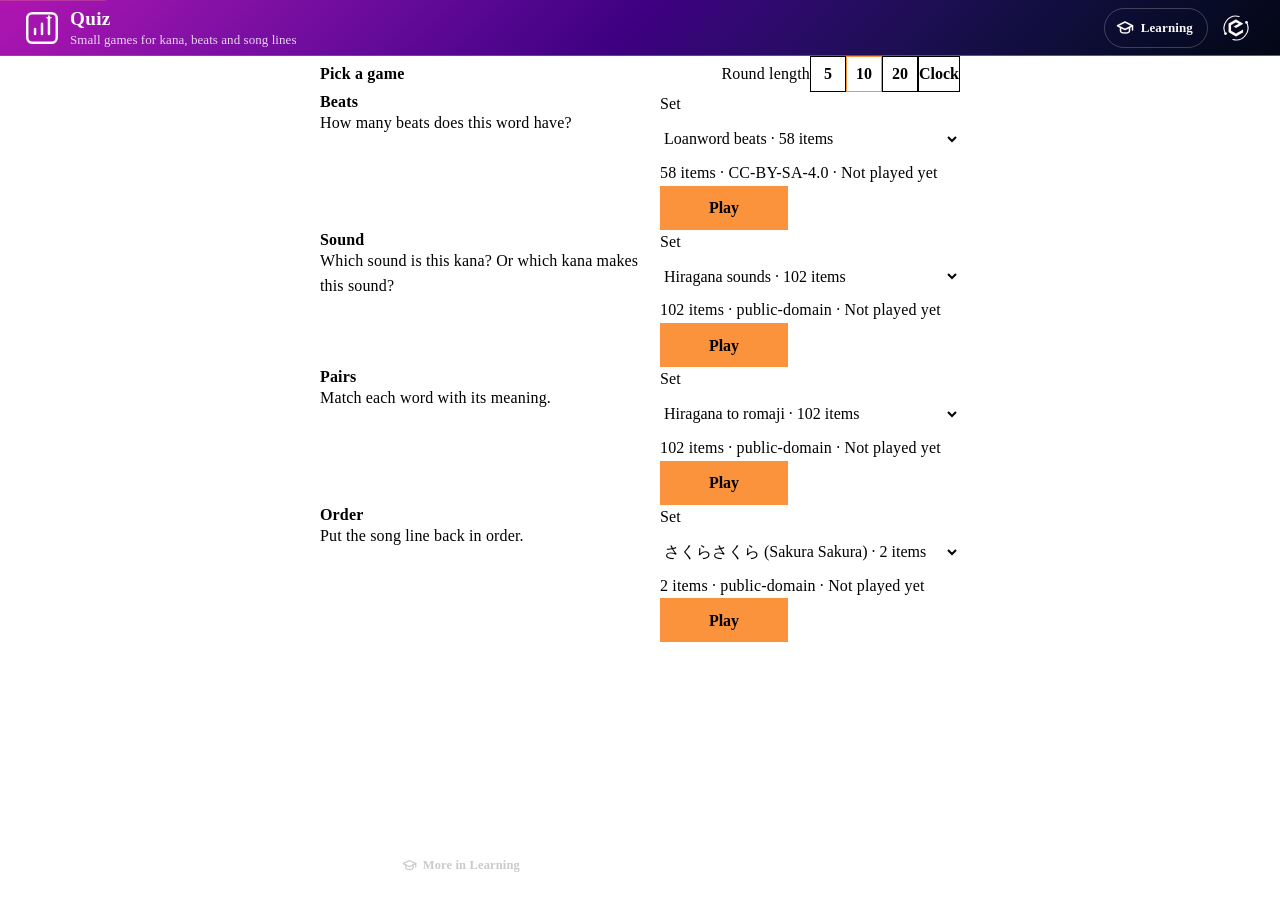
==== commit df132423: "chore(kits): sync header, footer, beacon and keys kits and stamp the category row Header Kit: a cate" ====
--- a/index.html
+++ b/index.html
@@ -50,6 +50,7 @@
        carries page context to balise.neorgon.com in a URL fragment and the
        visitor writes there. No form on this page and no request from it. -->
   <meta name="beacon-site" content="quiz-site">
+  <meta name="neo-category" content="learning">
   <link rel="stylesheet" href="css/neorgon-beacon.css">
   <script defer src="js/neorgon-beacon.js"></script>
   <script type="application/ld+json">
@@ -117,6 +118,19 @@
   <!-- Neorgon Footer Kit contract. minimal: note + meta bar on one line. -->
   <footer class="neo-footer" data-footer-mode="minimal">
     <span data-ui="footer">Runs entirely in your browser. Scores stay on this device.</span>
+    <!-- neo-fleet:more -->
+    <nav class="neo-more" aria-label="More in Learning" data-category="learning" data-label-en="Learning" data-label-es="Aprender">
+      <span class="neo-more__label" aria-hidden="true"><svg class="neo-more__icon" viewBox="0 0 24 24" width="16" height="16" fill="none" stroke="currentColor" stroke-width="2" stroke-linecap="round" stroke-linejoin="round" aria-hidden="true" focusable="false"><path d="M12 4 22 9l-10 5L2 9z"/><path d="M6 11v4.5c0 1.7 2.7 3 6 3s6-1.3 6-3V11"/><path d="M22 9v5.5"/></svg><span class="neo-more__title">More in Learning</span></span>
+      <ul class="neo-more__list">
+        <li><a href="https://rappel.neorgon.com/">Rappel</a></li>
+        <li><a href="https://runcible.neorgon.com/">Runcible</a></li>
+        <li><a href="https://gamme.neorgon.com/">Gamme</a></li>
+        <li><a href="https://yomu.neorgon.com/">Yomu</a></li>
+        <li><a href="https://proctor.neorgon.com/">Proctor</a></li>
+        <li><a class="neo-more__all" href="https://neorgon.com/learning/">All Learning tools</a></li>
+      </ul>
+    </nav>
+    <!-- /neo-fleet:more -->
   </footer>
 
   <script type="module" src="js/app.js"></script>
--- a/css/neorgon-header.css
+++ b/css/neorgon-header.css
@@ -1,7 +1,7 @@
 /* ══════════════════════════════════════════════════════════════
-   Neorgon Header Kit — header.css
+   Neorgon Header Kit: header.css
    Canonical source: packages/neorgon-ui/header/
-   Vendored per site as css/neorgon-header.css — do not edit copies.
+   Vendored per site as css/neorgon-header.css; do not edit copies.
    Live CDN: https://cdn.neorgon.org/v1.0.0/header/header.css
    ══════════════════════════════════════════════════════════════ */
 
@@ -18,12 +18,12 @@
   --header-logo-h: 36px;
   --header-logo-h-mobile: 28px;
 
-  /* Palette — themes override these (see themes.css) */
+  /* Palette: themes override these (see themes.css) */
   --header-bg-start: #B015B0;
   --header-bg-mid: #3D0080;
   --header-bg-end: #040714;
   /* Kept here for anything that references the composed gradient, but the
-     authoritative copy is re-declared on .header-bar below — see the note
+     authoritative copy is re-declared on .header-bar below; see the note
      there before changing either. */
   --header-bg: linear-gradient(in oklch 135deg, var(--header-bg-start) 0%, var(--header-bg-mid) 50%, var(--header-bg-end) 100%);
   --header-glass: rgba(0, 9, 18, .35);
@@ -35,7 +35,7 @@
   --header-menu-bg: #10142a;
   --header-menu-hover: rgba(255, 255, 255, .08);
 
-  /* Focus ring — near-white with a whisper of the brand hue so it never
+  /* Focus ring: near-white with a whisper of the brand hue so it never
      reads as a stray browser default. 5.77:1 (bright end) to 17.98:1
      (dark end) against the bar, 16.54:1 on the menu. Themes may override. */
   --header-focus: oklch(0.97 0.02 320);
@@ -54,7 +54,7 @@
 
 /* Colour judgements about the DEFAULT gradient specifically. Scoped to
    html:not([data-theme]) because themes.css sets these per theme at the
-   same specificity as :root — a :root override here would silently
+   same specificity as :root, so a :root override here would silently
    overwrite all five palettes. Every consumer below pairs them with a
    var() fallback to the theme's own token. */
 html:not([data-theme]) {
@@ -68,14 +68,31 @@
   --header-edge-from: rgba(255, 255, 255, .10);
   --header-edge-to: rgba(255, 255, 255, .34);
 
-  /* .72 measures 4.14:1 at the start of the subtitle span — below AA.
+  /* .72 measures 4.14:1 at the start of the subtitle span, below AA.
      Split from the icon colour, which only needs 3:1 as non-text. */
   --header-text-dim: rgba(255, 255, 255, .82);
   --header-icon-color: rgba(255, 255, 255, .78);
 }
 
+/* ── The sticky offset ───────────────────────────────────────────
+   --neo-sticky-top is how much of the viewport's top the header covers
+   right now. header.js keeps it exact (it measures the bar, and drops to 0
+   while auto-hide or the Keys Kit's H toggle has the bar away); these rules
+   are the value before it runs, and with JS off. Rails, scope strips and
+   scroll-margin-top read it instead of hardcoding 56px or 68px:
+
+     .rail { position: sticky; top: var(--neo-sticky-top, 0px); }
+     h2[id] { scroll-margin-top: calc(var(--neo-sticky-top, 0px) + 12px); }
+
+   The kit sets no scroll-padding of its own: many sites already offset
+   their anchors with scroll-margin-top, and the two add up. */
+:root { --neo-sticky-top: 0px; }
+:root:has(.header-bar) { --neo-sticky-top: var(--header-h); }
+:root:has(.header-bar[data-header-mode="app"]) { --neo-sticky-top: var(--header-h-app); }
+:root[data-chrome="off"]:has(.header-bar) { --neo-sticky-top: 0px; }
+
 /* ══════════════════════════════════════════════════════════════
-   SKINS — site-level identity, opt-in per site
+   SKINS: site-level identity, opt-in per site
    ────────────────────────────────────────────────────────────
    A skin replaces the default magenta gradient for ONE site whose
    own palette clashes with it. Set it in the site's markup:
@@ -88,19 +105,19 @@
      visitor choice (?theme= / cookie)  >  season (CDN)  >  skin  >  kit default
 
    A site that should sit out every season keeps its skin with
-   `<html lang="en" data-season="off">` — see season.css. That declines
+   `<html lang="en" data-season="off">` (see season.css). That declines
    the fleet's decoration only; a visitor's ?theme= still wins.
 
    Named skins below are the reusable ones. For a one-off palette no
    other site would share, use `data-header-skin="custom"` and declare
-   the tokens in the site's own CSS — contract at the end of this block.
+   the tokens in the site's own CSS; contract at the end of this block.
 
    Two cascade facts make that ordering work, and both are easy to
    get wrong:
 
    1. A declaration ON .header-bar beats a value INHERITED from
       <html>, whatever the specificity. Visitor themes declare on
-      <html>, so every skin is scoped `html:not([data-theme])` —
+      <html>, so every skin is scoped `html:not([data-theme])`:
       the moment a visitor picks a theme, all skins stop matching.
    2. Season rules in season.css carry a matching
       `[data-header-skin]` selector one step more specific than the
@@ -125,11 +142,11 @@
    pink on a skinned site.
 
    Each skin re-tunes the edge ramp and control border for its own
-   surface — those defaults are calibrated to the magenta gradient
+   surface; those defaults are calibrated to the magenta gradient
    and are wrong on a black bar.
    ══════════════════════════════════════════════════════════════ */
 
-/* ink — near-black neutral. The default choice for a site whose
+/* ink: near-black neutral. The default choice for a site whose
    palette the magenta gradient fights. */
 html:not([data-theme]) .header-bar[data-header-skin="ink"],
 :is(html:not([data-theme]):has(:where(.header-bar[data-header-skin="ink"])) :is(.neo-footer, .neo-top, .neo-modal, .neo-beacon-link)) {
@@ -153,7 +170,7 @@
   --header-edge-to: rgba(255, 255, 255, .26);
 }
 
-/* carbon — flat true black, no gradient. The most restrained option;
+/* carbon: flat true black, no gradient. The most restrained option;
    the hairline does all the separating. */
 html:not([data-theme]) .header-bar[data-header-skin="carbon"],
 :is(html:not([data-theme]):has(:where(.header-bar[data-header-skin="carbon"])) :is(.neo-footer, .neo-top, .neo-modal, .neo-beacon-link)) {
@@ -175,7 +192,7 @@
   --header-edge-to: rgba(255, 255, 255, .3);
 }
 
-/* brass — warm dark, tuned to incident-runbook's #b8935f / #d8b280
+/* brass: warm dark, tuned to incident-runbook's #b8935f / #d8b280
    accents and its #040714 page background. */
 html:not([data-theme]) .header-bar[data-header-skin="brass"],
 :is(html:not([data-theme]):has(:where(.header-bar[data-header-skin="brass"])) :is(.neo-footer, .neo-top, .neo-modal, .neo-beacon-link)) {
@@ -197,7 +214,7 @@
   --header-edge-to: rgba(216, 178, 128, .34);
 }
 
-/* slate — cool blue-grey. Neutral without going fully black. */
+/* slate: cool blue-grey. Neutral without going fully black. */
 html:not([data-theme]) .header-bar[data-header-skin="slate"],
 :is(html:not([data-theme]):has(:where(.header-bar[data-header-skin="slate"])) :is(.neo-footer, .neo-top, .neo-modal, .neo-beacon-link)) {
   --header-focus: oklch(0.97 0.02 230);
@@ -218,7 +235,7 @@
   --header-edge-to: rgba(148, 163, 184, .34);
 }
 
-/* aurora — deep teal into cyan. For data/monitoring surfaces. */
+/* aurora: deep teal into cyan. For data/monitoring surfaces. */
 html:not([data-theme]) .header-bar[data-header-skin="aurora"],
 :is(html:not([data-theme]):has(:where(.header-bar[data-header-skin="aurora"])) :is(.neo-footer, .neo-top, .neo-modal, .neo-beacon-link)) {
   --header-focus: oklch(0.97 0.02 205);
@@ -239,7 +256,7 @@
   --header-edge-to: rgba(103, 232, 249, .32);
 }
 
-/* ember — warm amber into rust. For alert/ops surfaces that want
+/* ember: warm amber into rust. For alert/ops surfaces that want
    warmth without reading as the danger theme. */
 html:not([data-theme]) .header-bar[data-header-skin="ember"],
 :is(html:not([data-theme]):has(:where(.header-bar[data-header-skin="ember"])) :is(.neo-footer, .neo-top, .neo-modal, .neo-beacon-link)) {
@@ -261,7 +278,7 @@
   --header-edge-to: rgba(251, 191, 36, .32);
 }
 
-/* jade — clinical emerald. Tuned to headpain-site's #059669 / #10b981
+/* jade: clinical emerald. Tuned to headpain-site's #059669 / #10b981
    accents on its #040714 page. For calm medical/health surfaces where
    both the magenta default and ember's warning-warmth read wrong. */
 html:not([data-theme]) .header-bar[data-header-skin="jade"],
@@ -284,14 +301,36 @@
   --header-edge-to: rgba(110, 231, 183, .32);
 }
 
-/* ── custom — a site-authored skin ────────────────────────────────
+/* The named skins compose their gradient in oklab, not oklch.
+   oklch carries a hue, and a stop with almost no chroma has a hue that is
+   "powerless": the browser borrows the neighbouring stop's hue instead,
+   from each side. brass's near-neutral mid (#16120c) took the brown hue on
+   its left and the navy hue on its right, so the bar changed colour in one
+   step along the 50% line: the brown-to-navy diagonal near x=700 on
+   Releve's and apps-site's headers. Measured on a 1440px bar: the largest
+   one-step change in OKLab a/b was 24.4 (x1000) in oklch and 1.8 in oklab;
+   every other skin measures 0.7 to 3.2 either way, and oklab lowers it for
+   aurora, ember and jade too. These skins are dark, low-chroma ramps with
+   no hue sweep to keep. The default gradient and the visitor themes stay
+   in oklch, where the sweep is the design.
+   Scope: (0,3,1), the skins' own weight. An armed season's skinned rule
+   re-asserts its oklch gradient at (0,4,2), so seasons look the same on a
+   skinned site as anywhere else. `custom` is left alone: the site chose
+   those stops under oklch. */
+html:not([data-theme]) .header-bar:is([data-header-skin="ink"], [data-header-skin="carbon"],
+  [data-header-skin="brass"], [data-header-skin="slate"], [data-header-skin="aurora"],
+  [data-header-skin="ember"], [data-header-skin="jade"]) {
+  --header-bg: linear-gradient(in oklab 135deg, var(--header-bg-start) 0%, var(--header-bg-mid) 50%, var(--header-bg-end) 100%);
+}
+
+/* ── custom: a site-authored skin ────────────────────────────────
    For a one-off palette that no named skin fits and that no other
    site would reuse. The kit deliberately ships NO tokens for this
    value: the site supplies them, and the kit stays out of the way.
 
      <header class="header-bar" data-header-skin="custom">
 
-   In the site's own css/style.css, copy this selector EXACTLY — the
+   In the site's own css/style.css, copy this selector EXACTLY: the
    scoping and the specificity are the whole contract:
 
      html:not([data-theme]) .header-bar[data-header-skin="custom"],
@@ -307,7 +346,7 @@
    Why that exact selector, and nothing shorter:
      · `html:not([data-theme])` makes the skin collapse the instant a
        visitor picks a theme. Drop it and the site ignores ?theme=.
-     · `[data-header-skin="custom"]` puts it at (0,3,1) — above the
+     · `[data-header-skin="custom"]` puts it at (0,3,1), above the
        kit default, below an armed season's (0,4,2) skin variant. A
        bare `.header-bar { --header-bg-start: … }` is only (0,1,0)
        and the kit's own defaults would beat it.
@@ -319,7 +358,7 @@
        page with no footer can leave it out.
    Set only the three gradient stops if that is all that clashes; the
    bar re-composes --header-bg from them (see .header-bar below).
-   Only the three stops + accent are usually enough — but re-tune the
+   Only the three stops + accent are usually enough, but re-tune the
    edge ramp too if the bar is much darker or lighter than the default
    magenta, which those values are calibrated against. */
 
@@ -357,21 +396,21 @@
     var(--header-edge-to, rgba(255, 255, 255, .34))
   ) 1;
 }
-/* Hub is a floating glass plate, not a band welded to the page — the
+/* Hub is a floating glass plate, not a band welded to the page; the
    ramp would read as a seam. */
 html:not([data-theme]) .header-bar[data-header-mode="hub"] {
   border-image: none;
   border-bottom-color: var(--header-border);
 }
 
-/* Mode: hub — transparent cozy glass, no gradient */
+/* Mode: hub, transparent cozy glass, no gradient */
 .header-bar[data-header-mode="hub"] {
   background: var(--header-glass);
   backdrop-filter: blur(12px);
   -webkit-backdrop-filter: blur(12px);
 }
 
-/* Mode: app — slim, auto-hides on scroll down (JS toggles .header-hidden) */
+/* Mode: app, slim, auto-hides on scroll down (JS toggles .header-hidden) */
 .header-bar[data-header-mode="app"] {
   height: var(--header-h-app);
   --header-h-cur: var(--header-h-app);
@@ -448,7 +487,7 @@
 
 /* min-height also fixes a target-size failure: at <=700px the subtitle is
    hidden and this link collapses to 22px, under the 24px WCAG 2.5.8
-   minimum. The parent centres it, so it grows symmetrically — no shift. */
+   minimum. The parent centres it, so it grows symmetrically, with no shift. */
 .header-title-link {
   text-decoration: none;
   color: inherit;
@@ -484,7 +523,7 @@
    `margin: 0` for the same reason, and it is load-bearing: the UA gives h1
    `.67em 0`, which at this size is 12.86px above and below. The kit never
    reset it, so the title block came out 67px inside app mode's fixed 56px
-   bar — the title rode high and the subtitle hung out of the header into the
+   bar: the title rode high and the subtitle hung out of the header into the
    page. It looked fine on most sites only because they link the CDN
    `styles/base.css`, whose `*` reset zeroed it for us; the sites that don't
    (headpain, autopilot, references-api in app mode) showed the real geometry. */
@@ -546,7 +585,7 @@
 }
 /* Uniform control row: direct action children match the icon buttons'
    height so Share / ⋯ / palette / home read as one correlative strip.
-   (Direct-child only — items moved into the ⋯ menu keep menu styling.) */
+   (Direct-child only: items moved into the ⋯ menu keep menu styling.) */
 .header-actions > .btn,
 .header-actions > .nav-link,
 .header-actions > button,
@@ -561,11 +600,11 @@
 /* Same guarantee one level down, for the kit's own grouping idiom.
    header.js already knows .header-btn-group as a unit that travels into the ⋯
    menu whole; the geometry rule above did not, so a grouped button kept its
-   own height and the row went ragged — pathfinder shipped 37px Fit/Clear
+   own height and the row went ragged: pathfinder shipped 37px Fit/Clear
    buttons flanked by 40px icon controls. Scoped to a group still sitting in
    the bar: once the ⋯ menu adopts it the selector stops matching and menu
    styling takes over, which is the same boundary the direct-child rule draws.
-   Deliberately NOT `> div > *` — battlecard's .bc-menu-wrap holds dropdown
+   Deliberately NOT `> div > *`: battlecard's .bc-menu-wrap holds dropdown
    items that are not bar controls and must not be stretched to 40px. */
 .header-actions > .header-btn-group > .btn,
 .header-actions > .header-btn-group > .nav-link,
@@ -583,7 +622,7 @@
    them, so a site that uses the canonical .btn / .nav-link classes without
    defining them renders a raw browser button inside the header
    (incident-runbook hit exactly this). Wrapped in :where() so the whole
-   rule has ZERO specificity — every site's own .btn/.nav-link styling
+   rule has ZERO specificity: every site's own .btn/.nav-link styling
    still wins, and this only shows through where nothing else applies. */
 :where(.header-actions) > :where(.btn, .nav-link, button, a) {
   padding: 0 12px;
@@ -608,11 +647,11 @@
 /* An icon-only control has no label to pad around, and the fallback above
    assumes there is one. Its 12px side padding lands inside a border-box
    control the site already sized square, leaving 40 - 24 - 2 = 14px of
-   content — and an SVG is a flex item that will shrink into it. neorgon-site's
+   content, and an SVG is a flex item that will shrink into it. neorgon-site's
    GitHub mark rendered 14x26 and hiring-pack's 10x24 before this rule.
 
    Specificity note, because it is not what the :where() wrapper suggests:
-   :has() is NOT zero-specificity — it takes the specificity of its most
+   :has() is NOT zero-specificity: it takes the specificity of its most
    specific argument, so `svg:only-child` puts this selector at (0,1,1), the
    same weight as the `.header-actions > a` geometry rule above and ABOVE a
    site's single-class `.header-link { width: 36px }`. That is deliberate and
@@ -628,7 +667,7 @@
 /* …and the fallback's border does not belong on one either. .header-home is
    an unboxed glyph, so a site that styles neither ends up with a boxed icon
    sitting next to an unboxed one in the same row (hiring-pack shipped exactly
-   that pair). Geometry above is kit-owned at (0,1,1); appearance is not — the
+   that pair). Geometry above is kit-owned at (0,1,1); appearance is not: the
    extra :where() flattens this to zero specificity, so pathfinder and
    cartograph, whose icon buttons are deliberately boxed to match the text
    buttons beside them, keep their border on a single class. */
@@ -639,7 +678,7 @@
 
 /* Belt and braces for the same failure: whatever padding a site declares, an
    icon inside a header control is never the thing that gives way. Carries real
-   specificity on purpose — a squeezed icon is always a bug, never a choice. */
+   specificity on purpose: a squeezed icon is always a bug, never a choice. */
 .header-actions > .btn > svg,
 .header-actions > .nav-link > svg,
 .header-actions > button > svg,
@@ -741,7 +780,7 @@
    clip the viewBox, and none of it is needed once the arms sit outside the
    mark instead of crossing it. */
 
-/* ── Overflow toggle (⋯) — injected by header.js ─────────────── */
+/* ── Overflow toggle (⋯), injected by header.js ─────────────── */
 .header-overflow { position: relative; display: flex; }
 .header-overflow[hidden] { display: none; }
 .header-overflow-toggle {
@@ -765,7 +804,7 @@
 .header-overflow-toggle:hover,
 .header-overflow-toggle[aria-expanded="true"] { background: var(--header-menu-hover); }
 
-/* Shared press feedback — these three controls are kit-owned, so the kit
+/* Shared press feedback: these three controls are kit-owned, so the kit
    owns their states (sites style their own .btn). */
 .header-overflow-toggle:active,
 .header-theme-toggle:active,
@@ -913,6 +952,190 @@
   color: var(--header-accent);
 }
 
+/* ── Category chip and panel (built by header.js from
+   <meta name="neo-category">) ──────────────────────────────────
+   Bar tokens only: the chip follows the skin, an armed season and the
+   visitor's theme like every other control, and names its category by
+   icon and label, never by a category colour. The panel hangs inside
+   .header-bar, so it inherits the same tokens and needs no skin hand-off.
+
+   The wrapper is display: contents: no flex item, no extra gap. The panel
+   is positioned against the bar; header.js measures --neo-cat-right so its
+   right edge meets the chip's. */
+.header-category { display: contents; }
+.header-category__icon { width: 18px; height: 18px; flex: none; display: block; }
+.header-category__chev { width: 14px; height: 14px; flex: none; display: block; }
+
+.header-category__chip {
+  display: inline-flex;
+  align-items: center;
+  gap: 7px;
+  flex-shrink: 0;
+  height: var(--header-control-h);
+  box-sizing: border-box;
+  margin: 0;
+  padding: 0 14px 0 11px;
+  border: 1px solid var(--header-border-strong);
+  border-radius: 999px;
+  background: transparent;
+  color: var(--header-text);
+  font: inherit;
+  font-size: .8125rem;
+  font-weight: 600;
+  line-height: 1;
+  letter-spacing: .01em;
+  white-space: nowrap;
+  cursor: pointer;
+  transition: background .2s var(--header-ease, ease),
+              border-color .2s var(--header-ease, ease);
+}
+.header-category__chip:hover,
+.header-category__chip[aria-expanded="true"] {
+  background: var(--header-menu-hover);
+  border-color: var(--header-control-border, var(--header-border-strong));
+}
+.header-category__chip:focus-visible {
+  outline: var(--header-focus-w) solid var(--header-focus);
+  outline-offset: 2px;
+}
+/* Icon only: a phone with no ⋯ menu, or a desktop bar too narrow for the
+   label. Unboxed, like every other icon-only control in the bar; the label
+   stays in the accessible name. */
+.header-bar[data-neo-category="icon"] .header-category__chip {
+  width: var(--header-control-h);
+  padding: 0;
+  justify-content: center;
+  border-color: transparent;
+  border-radius: 6px;
+}
+.header-bar[data-neo-category="icon"] .header-category__chip .header-category__icon {
+  width: var(--header-icon, 22px);
+  height: var(--header-icon, 22px);
+}
+.header-bar[data-neo-category="icon"] .header-category__label {
+  position: absolute;
+  width: 1px; height: 1px;
+  margin: -1px; padding: 0; border: 0;
+  overflow: hidden;
+  clip-path: inset(50%);
+  white-space: nowrap;
+}
+/* menu: the chip is the ⋯ menu's first row; none: no room even for an
+   icon (a title too long for the bar), so the footer row carries it. */
+.header-bar:is([data-neo-category="menu"], [data-neo-category="none"]) .header-category__chip { display: none; }
+
+.header-menu.header-category__menu {
+  top: calc(100% + 8px);
+  right: var(--neo-cat-right, var(--space-6, 24px));
+  width: 320px;
+  min-width: 0;
+  max-width: calc(100vw - 16px);
+  max-height: min(calc(100vh - var(--header-h-cur, 68px) - 24px), 640px);
+  max-height: min(calc(100dvh - var(--header-h-cur, 68px) - 24px), 640px);
+  padding: 8px;
+}
+/* Sections: siblings, the jump, the twelve, home. */
+.header-menu.header-category__menu > * + * {
+  border-top: 1px solid var(--header-border);
+  margin-top: 6px;
+  padding-top: 6px;
+}
+.header-menu.header-category__menu a,
+.header-menu.header-category__menu button { min-height: 36px; }
+.header-category__title {
+  margin: 6px 12px 4px;
+  font-size: max(12px, .75rem);
+  font-weight: 600;
+  line-height: 1.3;
+  letter-spacing: .08em;
+  text-transform: uppercase;
+  color: var(--header-text-dim);
+}
+.header-category__menu a span { overflow: hidden; text-overflow: ellipsis; }
+.header-menu .header-category__all { color: var(--header-accent); }
+.header-category__jump kbd {
+  margin-left: auto;
+  display: inline-flex;
+  align-items: center;
+  justify-content: center;
+  min-width: 22px;
+  height: 22px;
+  box-sizing: border-box;
+  padding: 0 6px;
+  border: 1px solid var(--header-border-strong);
+  border-bottom-width: 2px;
+  border-radius: 5px;
+  font: 600 max(12px, .75rem)/1 ui-monospace, SFMono-Regular, Menlo, monospace;
+  color: var(--header-text);
+}
+.header-category__grid {
+  display: grid;
+  grid-template-columns: repeat(2, minmax(0, 1fr));
+  gap: 2px;
+}
+.header-menu .header-category__grid a { padding: 0 10px; }
+/* The current category: a filled row with a rule on its leading edge, and
+   aria-current; never colour alone. */
+.header-menu .header-category__grid a[aria-current="true"] {
+  background: var(--header-menu-hover);
+  box-shadow: inset 2px 0 0 var(--header-accent);
+  font-weight: 650;
+}
+
+/* The phone row in the ⋯ menu that opens the same panel. */
+.header-menu .header-category-row { font-weight: 600; }
+.header-menu .header-category-row .header-category__chev { margin-left: auto; width: 16px; height: 16px; }
+.header-overflow-menu > .header-category-row {
+  margin-bottom: 4px;
+  border-bottom: 1px solid var(--header-border);
+  border-radius: 8px 8px 0 0;
+}
+
+@media (pointer: coarse) {
+  .header-menu.header-category__menu a,
+  .header-menu.header-category__menu button { min-height: 44px; }
+  /* Touch: no keycap to press. */
+  .header-category__jump kbd { display: none; }
+}
+
+/* ── Fit (header.js) ────────────────────────────────────────────
+   measure: a moment's state while header.js asks whether the bar needs
+     more width than it has; nothing may shrink, so a squeezed row cannot
+     pass for a row that fits.
+   fit: set once the kit has arranged the bar. The right cluster keeps its
+     size, so a control can never slide under the home icon.
+   tight: nothing is left to move into ⋯ and it still does not fit; the
+     title gives way with an ellipsis instead of a control. */
+.header-bar[data-neo-measure] .header-logo,
+.header-bar[data-neo-measure] .header-right,
+.header-bar[data-neo-measure] .header-right > *,
+.header-bar[data-neo-measure] .header-actions > * { flex-shrink: 0 !important; }
+/* A scroll strip (overflow-x: auto, a row of tabs) is measured at its floor
+   and then shrinks into what is left, scrolling the rest. header.js sets
+   --neo-scroll-floor (its content width, at most 112px). */
+.header-bar[data-neo-measure] .header-actions > [data-neo-scroll] {
+  flex: 0 0 var(--neo-scroll-floor, 112px) !important;
+  width: var(--neo-scroll-floor, 112px) !important;
+  min-width: 0 !important;
+}
+.header-bar[data-neo-fit] .header-actions > [data-neo-scroll] { flex-shrink: 1; min-width: var(--neo-scroll-floor, 112px); }
+.header-bar[data-neo-fit]:not([data-neo-scroller]) .header-right { flex-shrink: 0; }
+/* A control a site positioned out of the row (absolute or fixed) is put
+   back in it, so it cannot sit on top of another one; header.js warns. */
+.header-actions > [data-neo-flow],
+.header-overflow-menu > [data-neo-flow] { position: static !important; transform: none !important; }
+.header-bar[data-neo-tight] .header-logo { flex-shrink: 1; min-width: 0; }
+.header-bar[data-neo-tight] .header-logo > *,
+.header-bar[data-neo-tight] .header-title-link,
+.header-bar[data-neo-tight] .header-title-wrap { min-width: 0; }
+.header-bar[data-neo-tight] .header-logo h1,
+.header-bar[data-neo-tight] .header-subtitle { overflow: hidden; text-overflow: ellipsis; }
+
+/* ── One positioning line ───────────────────────────────────────
+   A page whose masthead carries the line (.neo-masthead__line) does not
+   say it again in the bar (design-pass AP7). */
+body:has(.neo-masthead__line) .header-subtitle { display: none; }
+
 /* ── Mobile (≤700px): shrink, hide subtitle, JS moves non-kept
    action buttons into the ⋯ overflow menu ────────────────────── */
 @media (max-width: 700px) {
@@ -923,6 +1146,17 @@
   }
   .header-bar { padding: 0 var(--space-4, 16px); gap: var(--space-2, 8px); }
   .header-subtitle { display: none; }
+  /* Shown again only where header.js found room for the whole line beside
+     the controls (data-neo-sub); it never takes a control's place or the
+     bar's height. The ellipsis is a guard for a line that grows after the
+     measure (an epigraph mid-churn), not the plan. */
+  .header-bar[data-neo-sub] .header-subtitle {
+    display: block;
+    margin-top: 1px;
+    font-size: max(12px, .75rem);
+    overflow: hidden;
+    text-overflow: ellipsis;
+  }
   .header-logo h1 { font-size: 1rem; }
   .header-logo-img { height: var(--header-logo-h-mobile, 28px); }
   .header-right { gap: 6px; }
@@ -930,6 +1164,16 @@
   .header-menu {
     min-width: min(260px, calc(100vw - 32px));
     max-width: calc(100vw - 32px);
+  }
+  /* The category panel is a sheet across the bar on a phone, whichever
+     control opened it (the ⋯ menu's row, or the icon in the bar). */
+  .header-menu.header-category__menu {
+    top: calc(100% + 6px);
+    left: 8px;
+    right: 8px;
+    width: auto;
+    max-width: none;
+    transform-origin: top center;
   }
 }
 
@@ -960,8 +1204,13 @@
     border-bottom: 1px solid CanvasText;
   }
   .header-overflow-toggle,
-  .header-theme-toggle { border-color: ButtonBorder; }
+  .header-theme-toggle,
+  .header-category__chip { border-color: ButtonBorder; }
   .header-menu { border: 1px solid CanvasText; }
+  /* box-shadow is dropped in forced colours, so the current category
+     keeps an outline instead. */
+  .header-menu .header-category__grid a[aria-current="true"] { outline: 2px solid Highlight; outline-offset: -2px; }
+  .header-category__chip:focus-visible,
   .header-logo a:focus-visible,
   .header-title-link:focus-visible,
   .header-actions > a:focus-visible,
--- a/css/neorgon-keys.css
+++ b/css/neorgon-keys.css
@@ -1,5 +1,5 @@
 /* ══════════════════════════════════════════════════════════════
-   NeoKeys — kit styles.
+   NeoKeys: kit styles.
 
    Travels with js/neokeys/ into packages/neorgon-ui/keys/. Every colour is a
    --nk-* token that falls back to a header-kit token, so a seasonal theme or
@@ -135,28 +135,49 @@
 .nk-switch input { accent-color: var(--nk-accent); width: 15px; height: 15px; }
 
 /* ── G fleet switcher ──────────────────────────────────────── */
-.nk-fleet { width: min(520px, calc(100vw - 32px)); max-height: min(70dvh, 560px); }
+.nk-fleet { width: min(560px, calc(100vw - 32px)); max-height: min(72dvh, 620px); }
 .nk-fleet__input {
   width: 100%; padding: 15px 18px;
   border: 0; border-bottom: 1px solid var(--nk-hairline);
   background: transparent; color: #fff;
   font: inherit; font-size: .95rem;
 }
-.nk-fleet__input:focus { outline: none; }
+/* Focus never leaves the input while the dialog is open, so its rule turns
+   the accent instead of drawing a ring around the whole field. */
+.nk-fleet__input:focus { outline: none; border-bottom-color: var(--nk-accent); }
 .nk-fleet__input::placeholder { color: var(--nk-dim); }
-.nk-fleet__list { flex: 1; overflow-y: auto; padding: 6px; }
+.nk-fleet__list { flex: 1; overflow-y: auto; padding: 6px; overscroll-behavior: contain; }
+.nk-fleet__group + .nk-fleet__group { margin-top: 6px; }
+.nk-fleet__heading {
+  position: sticky; top: -6px; z-index: 1;
+  margin: 0 -6px; padding: 8px 16px 6px;
+  background: var(--nk-bg);
+  font-size: max(12px, .75rem); font-weight: 700;
+  letter-spacing: .1em; text-transform: uppercase;
+  color: var(--nk-dim);
+}
 .nk-fleet__item {
   display: grid;
-  grid-template-columns: auto 1fr;
-  grid-template-areas: 'name domain' 'desc desc';
+  grid-template-columns: auto auto minmax(0, 1fr);
+  grid-template-areas: 'name tags domain' 'desc desc desc';
+  align-items: baseline;
   gap: 2px 10px;
   padding: 8px 10px; border-radius: 8px;
   text-decoration: none; color: inherit;
 }
 .nk-fleet__item.is-active { background: var(--nk-hover); box-shadow: inset 2px 0 0 var(--nk-accent); }
 .nk-fleet__name { grid-area: name; font-size: .88rem; font-weight: 600; color: #fff; }
+.nk-fleet__tags { grid-area: tags; display: inline-flex; gap: 4px; }
+.nk-fleet__tag {
+  padding: 1px 7px;
+  border: 1px solid var(--nk-border); border-radius: 999px;
+  font-size: max(12px, .75rem); line-height: 1.4; color: var(--nk-text);
+  white-space: nowrap;
+}
+.nk-fleet__tag--group { border-style: dashed; }
 .nk-fleet__domain {
-  grid-area: domain; justify-self: end;
+  grid-area: domain; justify-self: end; min-width: 0;
+  overflow: hidden; text-overflow: ellipsis; white-space: nowrap;
   font-family: ui-monospace, SFMono-Regular, Menlo, monospace;
   font-size: max(12px, .75rem); color: var(--nk-dim);
 }
@@ -165,9 +186,25 @@
   overflow: hidden; text-overflow: ellipsis; white-space: nowrap;
 }
 .nk-fleet__empty { padding: 20px; margin: 0; text-align: center; color: var(--nk-dim); font-size: .84rem; }
-.nk-fleet__hint {
-  padding: 9px 18px; border-top: 1px solid var(--nk-hairline);
+.nk-fleet__foot {
+  display: flex; align-items: center; justify-content: space-between; gap: 12px; flex-wrap: wrap;
+  padding: 8px 18px; border-top: 1px solid var(--nk-hairline);
   font-size: max(12px, .75rem); color: var(--nk-dim);
+}
+.nk-fleet__keep { display: inline-flex; align-items: center; gap: 8px; margin-left: auto; cursor: pointer; min-height: 24px; }
+.nk-fleet__keep[hidden] { display: none; }
+.nk-fleet__keep-box { accent-color: var(--nk-accent); width: 15px; height: 15px; margin: 0; }
+
+/* Touch: no arrow keys to describe, a domain the row has no room for, and
+   rows big enough for a thumb. */
+@media (pointer: coarse) {
+  .nk-fleet__hint { display: none; }
+  .nk-fleet__item { min-height: 44px; }
+  .nk-fleet__keep { min-height: 44px; }
+}
+@media (max-width: 520px) {
+  .nk-fleet__domain { display: none; }
+  .nk-fleet__item { grid-template-columns: auto minmax(0, 1fr); grid-template-areas: 'name tags' 'desc desc'; }
 }
 
 /* ── M store ───────────────────────────────────────────────── */
--- a/css/neorgon-footer.css
+++ b/css/neorgon-footer.css
@@ -1,12 +1,12 @@
 /* ══════════════════════════════════════════════════════════════
-   Neorgon Footer Kit — footer.css
+   Neorgon Footer Kit: footer.css
    Canonical source: packages/neorgon-ui/footer/
-   Vendored per site as css/neorgon-footer.css — do not edit copies.
+   Vendored per site as css/neorgon-footer.css. Do not edit copies.
    Live CDN: https://cdn.neorgon.org/v1.0.0/footer/footer.css
    ══════════════════════════════════════════════════════════════ */
 
 :root {
-  /* Geometry — minimal mode is sized to match the one-line .info-footer
+  /* Geometry: minimal mode is sized to match the one-line .info-footer
      it replaces (~70px total). Raise --footer-pad-block per site only if
      that site genuinely wants a heavier footer. */
   --footer-pad-block: 24px;
@@ -16,7 +16,7 @@
   --footer-control-h: 32px;
   /* One line of footer copy, and the WCAG 2.5.8 minimum a bar target has to
      reach. They are tokens because the bar compensates its target boxes
-     against the line height exactly — see .neo-footer-bar a below — and a
+     against the line height exactly (see .neo-footer-bar a below), and a
      hand-edited `line-height: 1.7` would silently put that compensation out. */
   --footer-line: 1.7;
   --footer-target: 24px;
@@ -134,7 +134,7 @@
 .neo-footer-note { margin: 0; }
 .neo-footer-note + .neo-footer-note { margin-top: 6px; }
 
-/* Links — .neo-footer a is styled broadly so retrofitted markup that
+/* Links: .neo-footer a is styled broadly so retrofitted markup that
    still uses .footer-link inherits the right treatment for free. */
 .neo-footer a {
   color: var(--footer-text);
@@ -156,7 +156,13 @@
   max-width: var(--footer-max-w);
   margin: 0 auto;
 }
-.neo-footer-inner + .neo-footer-bar { margin-top: 14px; }
+/* A row between the copy and the bar must not cost the bar its gap: an
+   adjacent-sibling rule alone stops matching the moment anything sits
+   between them (an app-mode phone footer lost 14px that way while the row
+   was placed there). Declared before the modes, which reset it at equal
+   specificity. */
+.neo-footer-inner + .neo-footer-bar,
+.neo-footer-inner + .neo-more + .neo-footer-bar { margin-top: 14px; }
 
 /* Right-hand cluster in content mode (© stays left) */
 .neo-footer-bar-group {
@@ -166,22 +172,26 @@
   gap: 6px 12px;
 }
 
-/* Target size — WCAG 2.5.8 (Minimum, 24x24). Bar links are standalone
+/* Target size: WCAG 2.5.8 (Minimum, 24x24). Bar links are standalone
    controls in a row, not links inside a sentence, so the inline exception
    does not cover them: they measured ~84x20 and ~37x20.
 
    Each one is grown to a 24px box and handed the difference straight back as
    negative block margin, so the item's *margin* box still measures exactly one
-   line and the bar does not get taller. That matters here more than usual —
+   line and the bar does not get taller. That matters here more than usual:
    `minimal` is tuned to ~70px against the .info-footer it replaced and `app`
    to ~50px, and this row is what sets both. The text keeps the baseline it
    had; only the hit area grows, ~2px above and below the line.
 
    min() clamps the compensation at zero, so a site that sets a line taller
    than the 24px minimum keeps its own spacing instead of being pulled tight.
-   Sized in em, not px, because `app` mode runs a smaller font than the rest. */
+   Sized in em, not px, because `app` mode runs a smaller font than the rest.
+   The "More in" row's links are the same kind of standalone control on the
+   same line, so they take the same box. In content mode they are a column
+   instead, spaced like the link columns (see .neo-footer-col a). */
 .neo-footer-bar a,
-.neo-footer-bar .neo-footer-disclaimer {
+.neo-footer-bar .neo-footer-disclaimer,
+.neo-footer:not([data-footer-mode="content"]) .neo-more__list a {
   display: inline-flex;
   align-items: center;
   justify-content: center;
@@ -192,7 +202,7 @@
 
 .neo-footer-sep { opacity: .4; user-select: none; }
 
-/* Version / updated stamps — mono + tabular so they never jitter */
+/* The version stamp: mono + tabular so it never jitters */
 /* The end mark. Ornament only: it states nothing the page needs, which is
    why it is safe to render in a language most visitors do not read. */
 .neo-footer-fin {
@@ -209,7 +219,7 @@
   opacity: .8;
 }
 
-/* ── Mode: minimal (default) — the one-liner most tool sites use ──
+/* ── Mode: minimal (default): the one-liner most tool sites use ──
    The note and the meta bar share ONE centred line whenever they fit,
    and wrap to a second only when the copy is genuinely long. Stacking
    them unconditionally made this mode ~60% taller than the
@@ -230,7 +240,7 @@
   font-size: 1em;
 }
 
-/* ── Mode: app — slim, low-contrast, stays out of the way ───────── */
+/* ── Mode: app: slim, low-contrast, stays out of the way ───────── */
 .neo-footer[data-footer-mode="app"] {
   padding-top: var(--footer-pad-block-app);
   padding-bottom: calc(var(--footer-pad-block-app) + env(safe-area-inset-bottom, 0px));
@@ -256,9 +266,21 @@
     gap: 16px;
   }
   .neo-footer[data-footer-mode="app"] .neo-footer-inner { flex: 1 1 auto; }
-}
-
-/* ── Mode: content — brand block + link columns + bottom bar ──────
+  /* A site that turns the row on keeps its one line (note left, bar right)
+     and gets the row as a second, left-aligned line: footer.js puts it after
+     the bar in app mode, so it needs no reordering. Squeezed into the same
+     line it wrapped the note, the row and the bar into three ragged columns. */
+  .neo-footer[data-footer-mode="app"][data-footer-more="on"] { flex-wrap: wrap; row-gap: 6px; }
+  /* A long note can push the bar onto its own line; it stays at the right. */
+  .neo-footer[data-footer-mode="app"][data-footer-more="on"] > .neo-footer-bar { margin-left: auto; margin-right: 0; }
+  .neo-footer[data-footer-mode="app"][data-footer-more="on"] > .neo-more {
+    flex: 1 0 100%;
+    justify-content: flex-start;
+  }
+  .neo-footer[data-footer-mode="app"][data-footer-more="on"] .neo-more__list { justify-content: flex-start; }
+}
+
+/* ── Mode: content: brand block + link columns + bottom bar ──────
    Deliberately the tall one: it carries navigation, not just a note. */
 .neo-footer[data-footer-mode="content"] { text-align: left; padding-top: var(--footer-pad-block-content); }
 .neo-footer[data-footer-mode="content"] .neo-footer-inner {
@@ -299,6 +321,105 @@
   padding-top: 18px;
   border-top: 1px solid var(--_footer-border);
 }
+
+/* ── More in <category> (stamped by scripts/fleet_stamp.py) ─────
+   Sibling tools from the registry, between <!-- neo-fleet:more -->
+   markers in the page. footer.js lifts the row out of the copy and puts
+   it between the copy and the bar (minimal, app) or among the columns
+   (content).
+
+   It wears the footer's own tokens, nothing else: a header skin, an
+   armed season and a visitor theme re-skin it with the rest of the
+   footer. The category is told by its icon and its label, never by a
+   category colour, which stays on the hub's board.
+
+   In minimal mode it is one more item of the footer's wrapping row, so
+   on a wide screen with a short note the whole footer is still one line
+   inside the ~70px budget, and it takes a line of its own only when the
+   copy is long. Measured in tests/footer-more-browser.mjs. */
+.neo-more {
+  display: flex;
+  flex-wrap: wrap;
+  align-items: baseline;
+  justify-content: center;
+  gap: 2px 10px;
+  margin: 0;
+}
+.neo-footer[data-footer-mode="minimal"] > .neo-more,
+.neo-footer:not([data-footer-mode]) > .neo-more { margin-inline: 6px; }
+
+.neo-more__label {
+  display: inline-flex;
+  /* Baseline, so the row lines up on the words and not on the icon's
+     bottom edge, which is where an svg's baseline is synthesised. */
+  align-items: baseline;
+  gap: 6px;
+  color: var(--footer-text-strong);
+  font-weight: 600;
+  white-space: nowrap;
+}
+/* The stamp also writes width/height 16 on the <svg>, so a page whose
+   stylesheet predates the row never draws it at the browser's 300x150. */
+.neo-more__icon {
+  flex: none;
+  align-self: center;
+  width: 1.2em;
+  height: 1.2em;
+}
+
+.neo-more__list {
+  display: flex;
+  flex-wrap: wrap;
+  align-items: center;
+  justify-content: center;
+  gap: 2px 0;
+  margin: 0;
+  padding: 0;
+  list-style: none;
+}
+.neo-more__list li { display: inline-flex; align-items: center; }
+/* Names run to two words ("Glass Box", "Prompt Forge"), so the items need a
+   mark between them. A drawn dot, not a "·", because generated text is read
+   aloud; and only while the row sits on one line: on a phone it wraps, and
+   a dot would open the second line. There the gap does the separating. */
+.neo-more__list li + li::before {
+  content: "";
+  flex: none;
+  width: 3px;
+  height: 3px;
+  margin: 0 9px;
+  border-radius: 50%;
+  background: currentColor;
+  opacity: .45;
+}
+
+/* App mode is the slim one: the row is off unless the site asks for it.
+   Any mode can opt out. The markup stays, hidden, for the header kit. */
+.neo-footer[data-footer-mode="app"]:not([data-footer-more="on"]) .neo-more,
+.neo-footer[data-footer-more="off"] .neo-more { display: none; }
+
+/* Content mode: one more column, headed like the others. */
+.neo-footer[data-footer-mode="content"] .neo-more {
+  flex-direction: column;
+  flex-wrap: nowrap;
+  align-items: flex-start;
+  justify-content: flex-start;
+  gap: 8px;
+}
+.neo-footer[data-footer-mode="content"] .neo-more__label {
+  margin: 0 0 2px;
+  font-size: max(12px, .75rem);
+  letter-spacing: .08em;
+  text-transform: uppercase;
+}
+.neo-footer[data-footer-mode="content"] .neo-more__list {
+  flex-direction: column;
+  flex-wrap: nowrap;
+  align-items: flex-start;
+  gap: 8px;
+}
+.neo-footer[data-footer-mode="content"] .neo-more__list a { line-height: 1.5; }
+.neo-footer[data-footer-mode="content"] .neo-more__list li + li::before { content: none; }
 
 /* ── Theme switcher (opt-in: <meta name="neo-theme-switcher" content="footer">) */
 .neo-footer-theme { position: relative; display: inline-flex; }
@@ -428,6 +549,26 @@
   .neo-footer-tagline { max-width: none; }
   .neo-footer-col { align-items: center; }
   .neo-footer[data-footer-mode="content"] .neo-footer-bar { justify-content: center; }
+  /* App mode stacks here instead of sharing a line: a row the site turned on
+     comes after the bar, with the same breathing room the bar has. */
+  .neo-footer[data-footer-mode="app"] > .neo-footer-bar + .neo-more { margin-top: 12px; }
+  /* The row wraps here: the gap separates the names instead of the dots. */
+  .neo-more__list { gap: 2px 16px; }
+  .neo-more__list li + li::before { content: none; }
+  /* Content mode on a phone: a column of six links stacked one per line
+     cost ~180px under the site's own columns, so the row becomes a full-width
+     block that wraps like the minimal one. 8px between lines keeps the links
+     26.7px apart, the same spacing exception the link columns rely on. */
+  .neo-footer[data-footer-mode="content"] .neo-more {
+    grid-column: 1 / -1;
+    align-items: center;
+  }
+  .neo-footer[data-footer-mode="content"] .neo-more__list {
+    flex-direction: row;
+    flex-wrap: wrap;
+    justify-content: center;
+    gap: 8px 16px;
+  }
 }
 
 /* ── Reduced motion ───────────────────────────────────────────── */
@@ -467,8 +608,8 @@
   max-height: min(78dvh, 640px);
   /* Centring is declared, not inherited. showModal() centres via the UA's
      `margin: auto` on inset:0, and any site carrying a `* { margin: 0 }`
-     reset beats the UA sheet and pins the dialog to the top-left — affinity
-     did exactly that. Too site-dependent to leave implicit. */
+     reset beats the UA sheet and pins the dialog to the top-left (affinity
+     did exactly that). Too site-dependent to leave implicit. */
   margin: auto;
   padding: 0;
   border: 1px solid var(--_footer-border-strong);
@@ -534,13 +675,15 @@
   .neo-modal { width: calc(100vw - 20px); max-height: 84dvh; }
 }
 
-/* ── Print — the footer is the only place a printed page can show
+/* ── Print: the footer is the only place a printed page can show
    provenance, so expand link URLs and drop the floating control. ── */
 @media print {
-  .neo-top, .neo-footer-theme { display: none !important; }
+  /* The row is navigation, and paper goes nowhere: printed, its six links
+     would each expand into a URL under the provenance it exists beside. */
+  .neo-top, .neo-footer-theme, .neo-more { display: none !important; }
 
   /* Provenance must survive the move into the dialog. On paper there is
-     nothing to click, so the trigger goes and the copy itself comes back —
+     nothing to click, so the trigger goes and the copy itself comes back,
      laid out in flow at the end of the document rather than as an overlay. */
   .neo-footer-disclaimer, .neo-modal-close { display: none !important; }
   .neo-modal {
@@ -566,7 +709,7 @@
     page-break-inside: avoid;
   }
   .neo-footer a { color: #000; text-decoration: underline; }
-  /* Paper has no pointers, so the 24px target boxes come off — and they have
+  /* Paper has no pointers, so the 24px target boxes come off, and they have
      to: inside an inline-flex link the expanded href below would be laid out
      as a second flex item beside the label instead of flowing after it. */
   .neo-footer-bar a {
